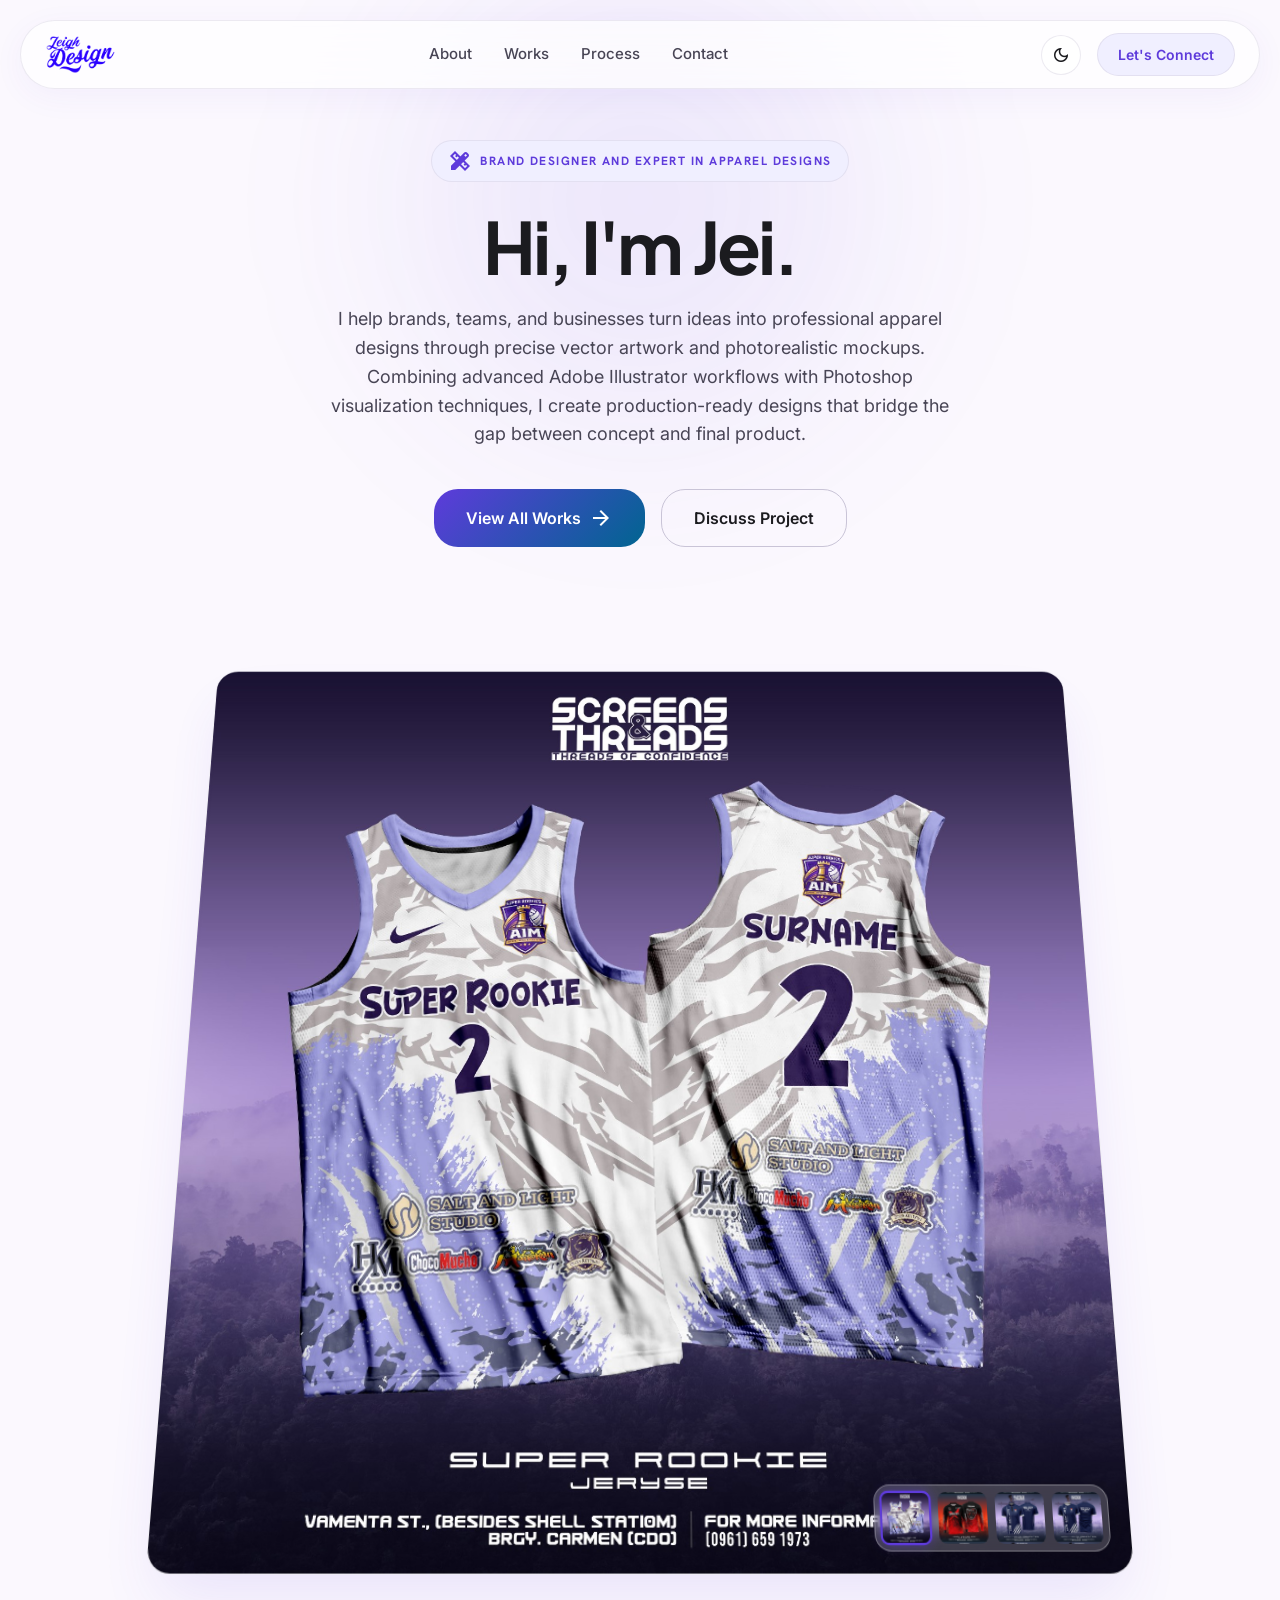
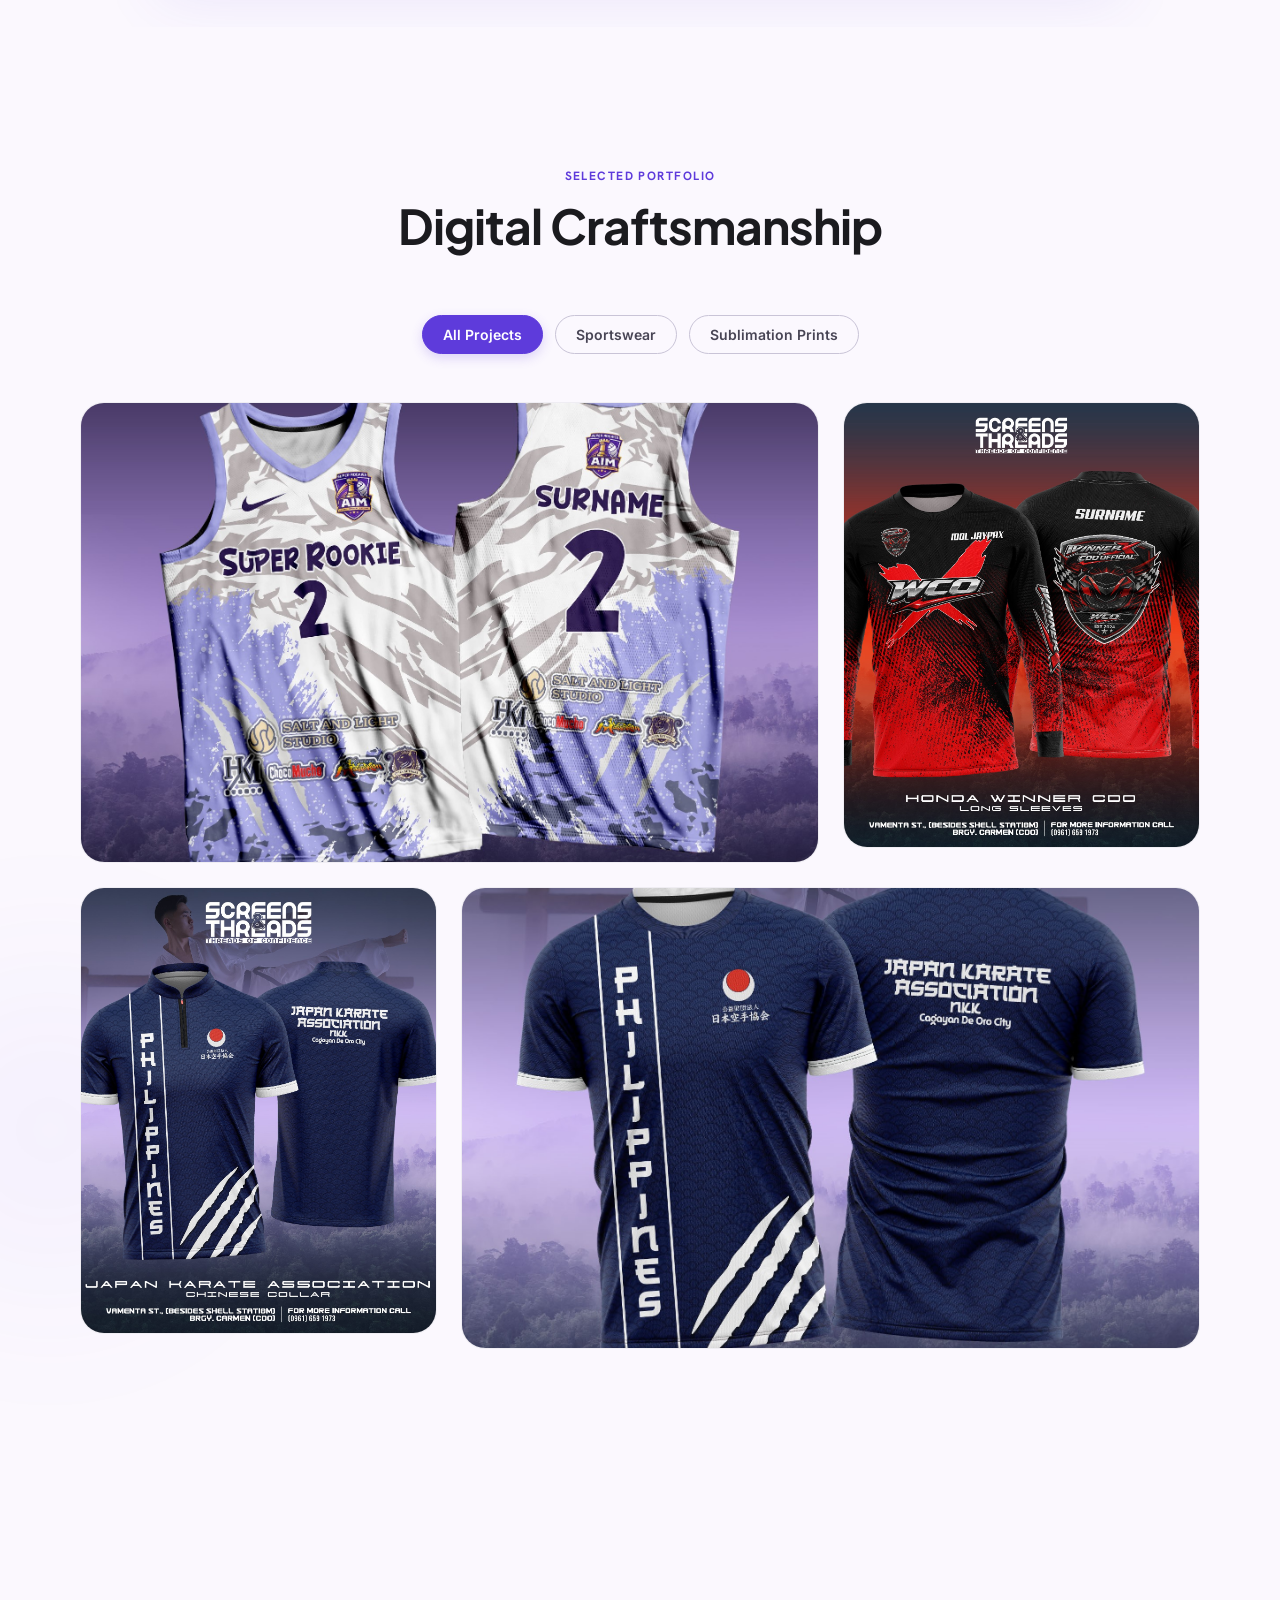
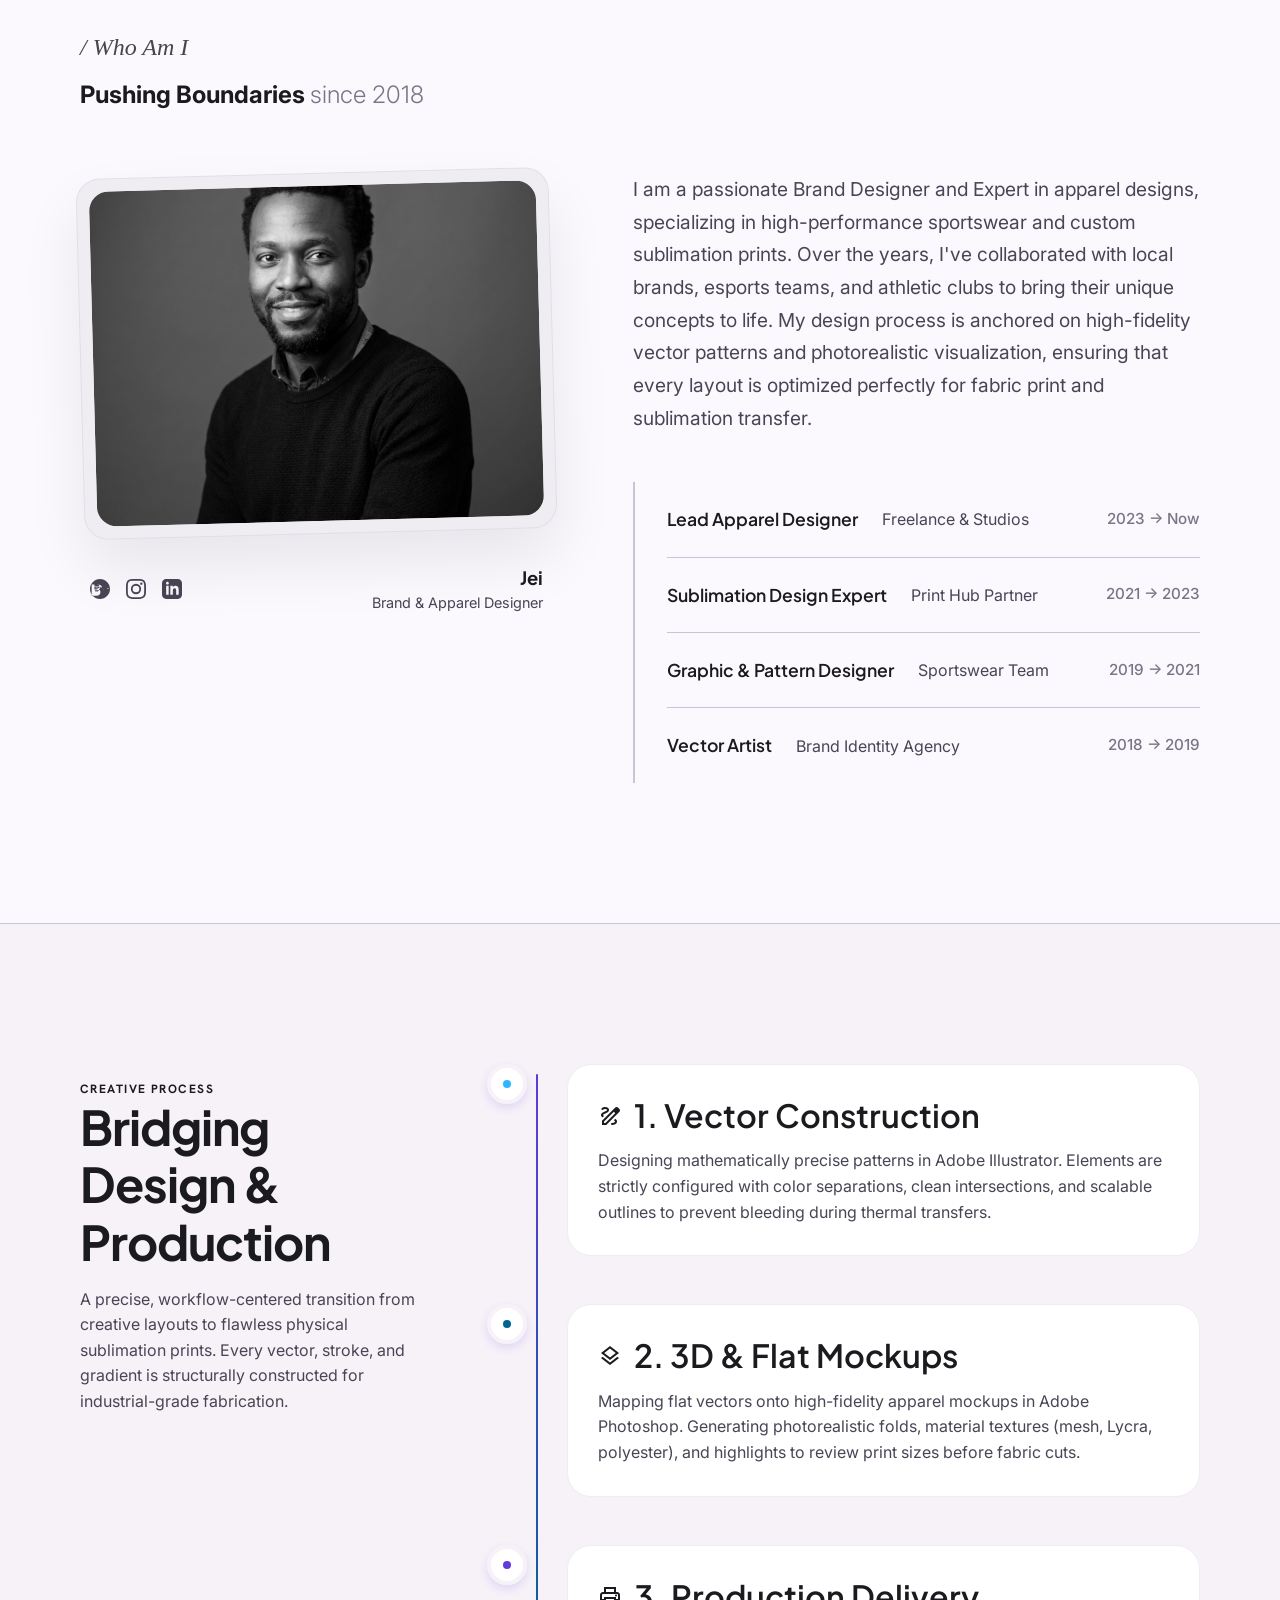
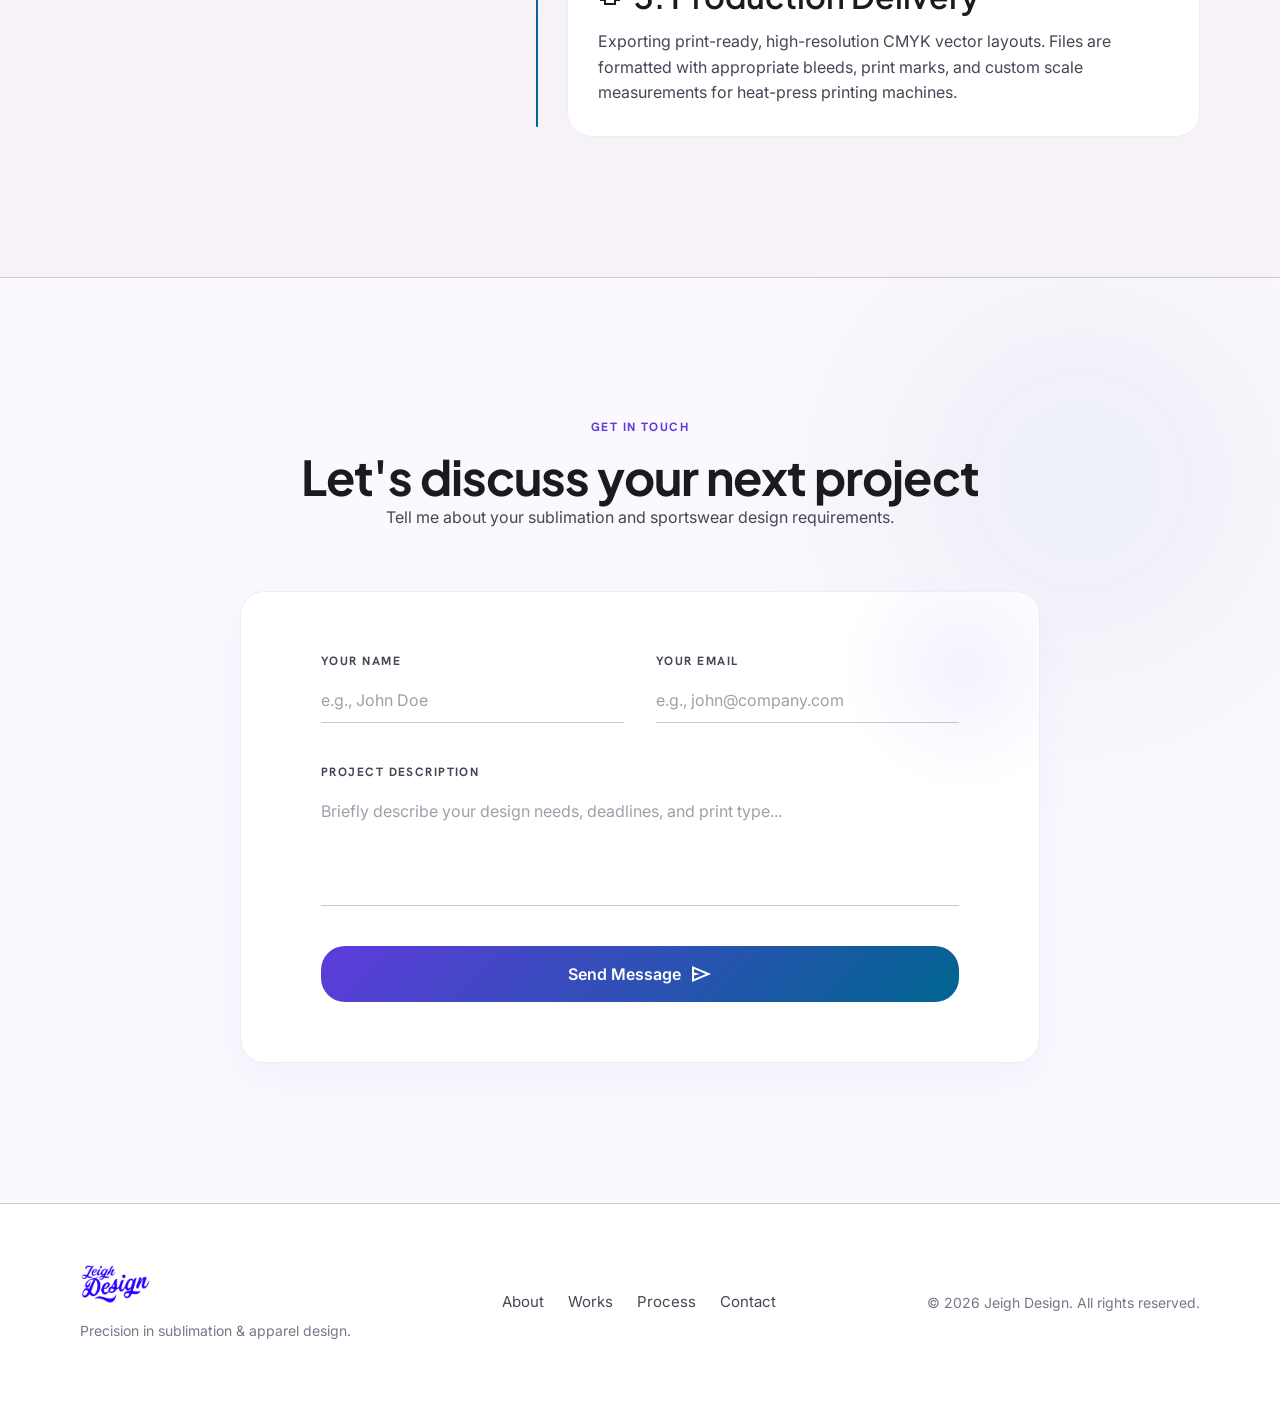
==== index.html @ baa6f648 "Add About Me section with portrait, bio, social icons, and experience list" ====
<!DOCTYPE html>
<html lang="en" data-theme="light">
<head>
  <meta charset="UTF-8">
  <meta name="viewport" content="width=device-width, initial-scale=1.0">
  
  <!-- SEO Meta Tags -->
  <title>Jeigh Design | Precision Sublimation Portfolio</title>
  <meta name="description" content="Technical, print-ready sublimation designs and apparel templates. High-fidelity creative portfolio bridging SaaS precision with digital apparel craftsmanship.">
  <meta name="keywords" content="sublimation, apparel design, Adobe Illustrator, Photoshop mockups, vector templates, sports jersey design">
  <meta name="author" content="Jeigh Design">
  
  <!-- OpenGraph Metadata -->
  <meta property="og:title" content="Jeigh Design | Precision Sublimation Portfolio">
  <meta property="og:description" content="Mastering vector templates and 3D mockups. Technical, print-ready files tailored for high-end sportswear and creative apparel.">
  <meta property="og:type" content="website">
  <meta property="og:url" content="https://jeighdesign.com">
  <meta property="og:image" content="assets/hero-mockup.png">
  
  <!-- Stylesheets -->
  <link rel="stylesheet" href="style.css">
  
  <!-- Material Symbols Outlined -->
  <link href="https://fonts.googleapis.com/css2?family=Material+Symbols+Outlined:opsz,wght,FILL,GRAD@20..48,100..700,0..1,-50..200" rel="stylesheet">
</head>
<body>

  <!-- Floating Navigation Wrapper -->
  <div class="navbar-wrapper">
    <nav class="navbar glass-container" id="main-nav">
      <!-- Logo -->
      <a href="#" class="logo" id="nav-logo">
        <img src="assets/logo.png" alt="Jeigh Design" class="logo-img">
      </a>

      <!-- Desktop Links -->
      <div class="nav-links" id="desktop-links">
        <a href="#about-me" class="nav-item active" id="link-about">About</a>
        <a href="works.html" class="nav-item" id="link-works">Works</a>
        <a href="#process" class="nav-item" id="link-process">Process</a>
        <a href="#contact" class="nav-item" id="link-contact">Contact</a>
      </div>

      <!-- Actions (Theme Toggle & Contact CTA) -->
      <div class="nav-actions">
        <!-- Theme Toggle -->
        <button class="theme-toggle" id="theme-toggle-btn" aria-label="Toggle light/dark theme">
          <span class="material-symbols-outlined moon-icon">dark_mode</span>
          <span class="material-symbols-outlined sun-icon">light_mode</span>
        </button>

        <!-- Nav CTA -->
        <a href="#contact" class="nav-btn nav-btn-primary" id="nav-cta-btn">Let's Connect</a>

        <!-- Mobile Drawer Toggle -->
        <button class="mobile-toggle" id="mobile-menu-btn" aria-label="Toggle mobile navigation">
          <span></span>
          <span></span>
          <span></span>
        </button>
      </div>
    </nav>
  </div>

  <!-- Mobile Navigation Drawer -->
  <div class="mobile-drawer glass-container" id="mobile-drawer">
    <a href="#about-me" id="mobile-link-about">About</a>
    <a href="works.html" id="mobile-link-works">Works</a>
    <a href="#process" id="mobile-link-process">Process</a>
    <a href="#contact" id="mobile-link-contact">Contact</a>
    <a href="#contact" class="mobile-drawer-btn" id="mobile-drawer-cta">Discuss Project</a>
  </div>

  <!-- Background Blobs -->
  <div class="bg-blob blob-primary" id="blob-1"></div>
  <div class="bg-blob blob-secondary" id="blob-2"></div>
  <div class="bg-blob blob-tertiary" id="blob-3"></div>

  <!-- Main Content -->
  <main>
    
    <!-- Hero Section -->
    <section class="hero container" id="about">
      <div class="reveal">
        <div class="badge">
          <span class="material-symbols-outlined" style="font-variation-settings: 'FILL' 1;">design_services</span>
          <span class="label-caps">Brand Designer and Expert in apparel designs</span>
        </div>
      </div>
      
      <h1 class="display-lg hero-title reveal reveal-delay-1">
        Hi, I'm Jei.
      </h1>
      
      <p class="body-lg hero-subtitle reveal reveal-delay-2">
        I help brands, teams, and businesses turn ideas into professional apparel designs through precise vector artwork and photorealistic mockups. Combining advanced Adobe Illustrator workflows with Photoshop visualization techniques, I create production-ready designs that bridge the gap between concept and final product.
      </p>
      
      <div class="hero-actions reveal reveal-delay-3">
        <a href="works.html" class="btn btn-primary" id="hero-btn-works">
          View All Works
          <span class="material-symbols-outlined">arrow_forward</span>
        </a>
        <a href="#contact" class="btn btn-secondary" id="hero-btn-discuss">Discuss Project</a>
      </div>

      <!-- Floating Glassmorphic Mockup Container with Slideshow -->
      <div class="hero-mockup-container reveal reveal-delay-3" id="mockup-frame">
        <div class="hero-slideshow">
          <img src="New%20folder/JERSEY%20BASKETBALL/SUPER%20ROOKIES%20CLUB%20copy.jpeg" class="slide active" alt="Featured basketball jersey design" loading="eager">
          <img src="New%20folder/LONG%20SLEEVES/HONDA%20copy.jpeg" class="slide" alt="Featured racing long sleeve design" loading="lazy">
          <img src="New%20folder/POLO%20SHIRT/japan%20copy.jpeg" class="slide" alt="Featured Tokyo dragon polo shirt design" loading="lazy">
          <img src="New%20folder/TSHIRT/japan%20tshirt%20copy.jpeg" class="slide" alt="Featured Ukiyo-e wave custom graphic tee design" loading="lazy">
        </div>
        <!-- Miniature Thumbnail Indicator Navigation -->
        <div class="hero-thumbnails">
          <button class="thumb active" data-slide="0" style="background-image: url('New%20folder/JERSEY%20BASKETBALL/SUPER%20ROOKIES%20CLUB%20copy.jpeg');" aria-label="Show basketball jersey mockup"></button>
          <button class="thumb" data-slide="1" style="background-image: url('New%20folder/LONG%20SLEEVES/HONDA%20copy.jpeg');" aria-label="Show long sleeve mockup"></button>
          <button class="thumb" data-slide="2" style="background-image: url('New%20folder/POLO%20SHIRT/japan%20copy.jpeg');" aria-label="Show polo shirt mockup"></button>
          <button class="thumb" data-slide="3" style="background-image: url('New%20folder/TSHIRT/japan%20tshirt%20copy.jpeg');" aria-label="Show custom tee mockup"></button>
        </div>
      </div>
    </section>

    <!-- Works / Bento Grid Section -->
    <section class="section-padding container" id="works">
      <div class="section-header reveal">
        <p class="label-caps section-tag">Selected Portfolio</p>
        <h2 class="headline-lg">Digital Craftsmanship</h2>
      </div>

      <!-- Filtering Tabs -->
      <div class="gallery-filters reveal">
        <button class="filter-btn active" data-filter="all" id="filter-all">All Projects</button>
        <button class="filter-btn" data-filter="apparel" id="filter-apparel">Sportswear</button>
        <button class="filter-btn" data-filter="pattern" id="filter-pattern">Sublimation Prints</button>
      </div>

      <!-- Bento Grid -->
      <div class="bento-grid">
        
        <!-- Card 1 (Super Rookies Club - Large Card) -->
        <div class="gallery-card bento-colspan-2 reveal" data-category="apparel">
          <img src="New%20folder/JERSEY%20BASKETBALL/SUPER%20ROOKIES%20CLUB%20copy.jpeg" alt="Super Rookies Club Basketball Jersey Design" loading="lazy">
          <div class="card-overlay">
            <div class="card-overlay-content">
              <div class="card-tags">
                <span class="card-tag label-caps">Vector Art</span>
                <span class="card-tag label-caps">Illustrator</span>
                <span class="card-tag label-caps">Basketball</span>
              </div>
              <h3 class="headline-md card-title">Super Rookies Club Jersey</h3>
            </div>
          </div>
        </div>

        <!-- Card 2 (Honda Track Sleeve) -->
        <div class="gallery-card reveal" data-category="apparel">
          <img src="New%20folder/LONG%20SLEEVES/HONDA%20copy.jpeg" alt="Honda Racing sublimated long sleeve jersey" loading="lazy">
          <div class="card-overlay">
            <div class="card-overlay-content">
              <div class="card-tags">
                <span class="card-tag label-caps">Sublimation</span>
                <span class="card-tag label-caps">Long Sleeve</span>
              </div>
              <h3 class="headline-md card-title">Honda Track Jersey</h3>
            </div>
          </div>
        </div>

        <!-- Card 3 (Tokyo Dragon Polo) -->
        <div class="gallery-card reveal" data-category="pattern">
          <img src="New%20folder/POLO%20SHIRT/japan%20copy.jpeg" alt="Tokyo Dragon pattern sublimated polo shirt" loading="lazy">
          <div class="card-overlay">
            <div class="card-overlay-content">
              <div class="card-tags">
                <span class="card-tag label-caps">Pattern Design</span>
                <span class="card-tag label-caps">Polo Shirt</span>
              </div>
              <h3 class="headline-md card-title">Tokyo Dragon Polo</h3>
            </div>
          </div>
        </div>

        <!-- Card 4 (Ukiyo-e Wave Tee - Large Card) -->
        <div class="gallery-card bento-colspan-2 reveal" data-category="pattern">
          <img src="New%20folder/TSHIRT/japan%20tshirt%20copy.jpeg" alt="Ukiyo-e Wave graphic tee mockup" loading="lazy">
          <div class="card-overlay">
            <div class="card-overlay-content">
              <div class="card-tags">
                <span class="card-tag label-caps">Photoshop Mockup</span>
                <span class="card-tag label-caps">Vector Pattern</span>
                <span class="card-tag label-caps">T-Shirt</span>
              </div>
              <h3 class="headline-md card-title">Ukiyo-e Wave Graphic Tee</h3>
            </div>
          </div>
        </div>

      </div>
    </section>

    <!-- About Me Section -->
    <section class="section-padding about-me-section" id="about-me">
      <div class="container">
        
        <!-- Section Header -->
        <div class="about-header reveal">
          <p class="about-tag">/ Who Am I</p>
          <h2 class="display-md about-headline">Pushing Boundaries <span class="light-text">since 2018</span></h2>
        </div>

        <div class="about-grid">
          <!-- Left Column: Portrait & Meta -->
          <div class="about-left reveal reveal-delay-1">
            <div class="about-portrait-frame">
              <img src="assets/about_portrait.png" alt="Jei Portrait" class="about-portrait-img">
            </div>
            <div class="about-meta">
              <div class="about-socials">
                <a href="https://behance.net" target="_blank" rel="noopener" class="about-social-icon" aria-label="Behance">
                  <svg width="20" height="20" viewBox="0 0 24 24" fill="currentColor">
                    <path d="M8.228 15.01c1.23 0 2.21-.383 2.628-1.428H5.666c.243.914 1.258 1.428 2.562 1.428zm-.124-4.887c.952 0 1.762.33 2.057.99H6.18c.24-.655.975-.99 1.924-.99zm14.167 1.05h-6.23v.975h6.23v-.975zm-1.854 2.164c-.386.643-1.077 1.078-2.025 1.078-1.572 0-2.483-1.127-2.483-2.617 0-1.637 1.054-2.736 2.583-2.736 1.455 0 2.373 1.01 2.373 2.658v.487h-5.072c.11 1.016.91 1.637 2.062 1.637.755 0 1.295-.363 1.562-.907l1.026.4c0 .001 0 .001 0 0zm-8.86-2.585c0-1.116-.762-1.748-1.954-1.748H5.344v3.523h2.114c1.192 0 1.954-.627 1.954-1.775zm-.286-3.834c0 .99-.687 1.55-1.762 1.55H5.344V5.41h2.152c1.075 0 1.762.553 1.762 1.523zm3.171 3.754c0-2.617-1.857-4.143-4.524-4.143H2.03v13.684h5.686c3.124 0 4.843-1.848 4.843-4.47 0-1.714-1.01-2.92-2.316-3.41 1.562-.514 2.316-1.786 2.316-3.411v-.001zM24 12c0 6.627-5.373 12-12 12S0 18.627 0 12 5.373 0 12 0s12 5.373 12 12z"/>
                  </svg>
                </a>
                <a href="https://instagram.com" target="_blank" rel="noopener" class="about-social-icon" aria-label="Instagram">
                  <svg width="20" height="20" viewBox="0 0 24 24" fill="currentColor">
                    <path d="M12 2.163c3.204 0 3.584.012 4.85.07 3.252.148 4.771 1.691 4.919 4.919.058 1.265.069 1.645.069 4.849 0 3.205-.012 3.584-.069 4.849-.149 3.225-1.664 4.771-4.919 4.919-1.266.058-1.644.07-4.85.07-3.204 0-3.584-.012-4.849-.07-3.26-.149-4.771-1.699-4.919-4.92-.058-1.265-.07-1.644-.07-4.849 0-3.204.013-3.583.07-4.849.149-3.227 1.664-4.771 4.919-4.919 1.266-.057 1.645-.069 4.849-.069zM12 0C8.741 0 8.333.014 7.053.072 2.695.272.273 2.69.073 7.051.014 8.333 0 8.741 0 12c0 3.259.014 3.668.072 4.948.2 4.358 2.618 6.78 6.98 6.98 1.281.058 1.689.072 4.948.072 3.259 0 3.668-.014 4.948-.072 4.354-.2 6.782-2.618 6.979-6.98.059-1.28.073-1.689.073-4.948 0-3.259-.014-3.667-.072-4.947-.196-4.354-2.617-6.78-6.979-6.98C15.668.014 15.259 0 12 0zm0 5.838a6.162 6.162 0 100 12.324 6.162 6.162 0 000-12.324zM12 16a4 4 0 110-8 4 4 0 010 8zm6.406-11.845a1.44 1.44 0 100 2.881 1.44 1.44 0 000-2.881z"/>
                  </svg>
                </a>
                <a href="https://linkedin.com" target="_blank" rel="noopener" class="about-social-icon" aria-label="LinkedIn">
                  <svg width="20" height="20" viewBox="0 0 24 24" fill="currentColor">
                    <path d="M19 0h-14c-2.761 0-5 2.239-5 5v14c0 2.761 2.239 5 5 5h14c2.762 0 5-2.239 5-5v-14c0-2.761-2.238-5-5-5zm-11 19h-3v-11h3v11zm-1.5-12.268c-.966 0-1.75-.79-1.75-1.764s.784-1.764 1.75-1.764 1.75.79 1.75 1.764-.783 1.764-1.75 1.764zm13.5 12.268h-3v-5.604c0-3.368-4-3.113-4 0v5.604h-3v-11h3v1.765c1.396-2.586 7-2.777 7 2.476v6.759z"/>
                  </svg>
                </a>
              </div>
              <div class="about-name-role">
                <span class="about-name">Jei</span>
                <span class="about-role">Brand & Apparel Designer</span>
              </div>
            </div>
          </div>

          <!-- Right Column: Bio & Experience -->
          <div class="about-right reveal reveal-delay-2">
            <p class="about-bio">
              I am a passionate Brand Designer and Expert in apparel designs, specializing in high-performance sportswear and custom sublimation prints. Over the years, I've collaborated with local brands, esports teams, and athletic clubs to bring their unique concepts to life. My design process is anchored on high-fidelity vector patterns and photorealistic visualization, ensuring that every layout is optimized perfectly for fabric print and sublimation transfer.
            </p>

            <div class="experience-list">
              <div class="experience-item">
                <span class="exp-role">Lead Apparel Designer</span>
                <span class="exp-company">Freelance & Studios</span>
                <span class="exp-date">2023 &rarr; Now</span>
              </div>
              <div class="experience-item">
                <span class="exp-role">Sublimation Design Expert</span>
                <span class="exp-company">Print Hub Partner</span>
                <span class="exp-date">2021 &rarr; 2023</span>
              </div>
              <div class="experience-item">
                <span class="exp-role">Graphic & Pattern Designer</span>
                <span class="exp-company">Sportswear Team</span>
                <span class="exp-date">2019 &rarr; 2021</span>
              </div>
              <div class="experience-item">
                <span class="exp-role">Vector Artist</span>
                <span class="exp-company">Brand Identity Agency</span>
                <span class="exp-date">2018 &rarr; 2019</span>
              </div>
            </div>
          </div>
        </div>

      </div>
    </section>

    <!-- Experience / Process Timeline Section -->
    <section class="section-padding process-section" id="process">
      <div class="container process-layout">
        
        <!-- Left Side: Sticky Text -->
        <div class="process-header-side reveal">
          <p class="label-caps section-tag">Creative Process</p>
          <h2 class="headline-lg">Bridging Design & Production</h2>
          <p class="body-md text-on-surface-variant">
            A precise, workflow-centered transition from creative layouts to flawless physical sublimation prints. Every vector, stroke, and gradient is structurally constructed for industrial-grade fabrication.
          </p>
        </div>

        <!-- Right Side: Vertical Timeline -->
        <div class="process-timeline-side reveal reveal-delay-1">
          <div class="timeline">
            <!-- Central Line -->
            <div class="timeline-line"></div>

            <!-- Stage 1 -->
            <div class="timeline-item">
              <div class="timeline-node">
                <span class="timeline-dot"></span>
              </div>
              <div class="timeline-card">
                <div class="timeline-card-header">
                  <span class="material-symbols-outlined">draw</span>
                  <h3 class="headline-md">1. Vector Construction</h3>
                </div>
                <p class="body-md">
                  Designing mathematically precise patterns in Adobe Illustrator. Elements are strictly configured with color separations, clean intersections, and scalable outlines to prevent bleeding during thermal transfers.
                </p>
              </div>
            </div>

            <!-- Stage 2 -->
            <div class="timeline-item">
              <div class="timeline-node">
                <span class="timeline-dot"></span>
              </div>
              <div class="timeline-card">
                <div class="timeline-card-header">
                  <span class="material-symbols-outlined">layers</span>
                  <h3 class="headline-md">2. 3D & Flat Mockups</h3>
                </div>
                <p class="body-md">
                  Mapping flat vectors onto high-fidelity apparel mockups in Adobe Photoshop. Generating photorealistic folds, material textures (mesh, Lycra, polyester), and highlights to review print sizes before fabric cuts.
                </p>
              </div>
            </div>

            <!-- Stage 3 -->
            <div class="timeline-item">
              <div class="timeline-node">
                <span class="timeline-dot"></span>
              </div>
              <div class="timeline-card">
                <div class="timeline-card-header">
                  <span class="material-symbols-outlined">print</span>
                  <h3 class="headline-md">3. Production Delivery</h3>
                </div>
                <p class="body-md">
                  Exporting print-ready, high-resolution CMYK vector layouts. Files are formatted with appropriate bleeds, print marks, and custom scale measurements for heat-press printing machines.
                </p>
              </div>
            </div>

          </div>
        </div>

      </div>
    </section>

    <!-- Contact Section -->
    <section class="section-padding container" id="contact">
      <div class="contact-container">
        
        <div class="section-header reveal">
          <p class="label-caps section-tag">Get in Touch</p>
          <h2 class="headline-lg">Let's discuss your next project</h2>
          <p class="body-md">Tell me about your sublimation and sportswear design requirements.</p>
        </div>

        <div class="contact-card reveal">
          <div class="contact-glow"></div>
          
          <form id="contact-form">
            <div class="form-grid">
              
              <!-- Name Input -->
              <div class="form-group">
                <label for="contact-name" class="form-label label-caps">Your Name</label>
                <input type="text" id="contact-name" class="form-input" placeholder="e.g., John Doe" required>
                <span class="form-input-line"></span>
              </div>

              <!-- Email Input -->
              <div class="form-group">
                <label for="contact-email" class="form-label label-caps">Your Email</label>
                <input type="email" id="contact-email" class="form-input" placeholder="e.g., john@company.com" required>
                <span class="form-input-line"></span>
              </div>

            </div>

            <!-- Project Details Textarea -->
            <div class="form-group" style="margin-bottom: 40px;">
              <label for="contact-message" class="form-label label-caps">Project Description</label>
              <textarea id="contact-message" class="form-input" rows="4" placeholder="Briefly describe your design needs, deadlines, and print type..." required style="resize: none;"></textarea>
              <span class="form-input-line"></span>
            </div>

            <!-- Submit Button -->
            <button type="submit" class="btn btn-primary form-btn" id="contact-submit-btn">
              Send Message
              <span class="material-symbols-outlined">send</span>
            </button>
          </form>

        </div>

      </div>
    </section>

  </main>

  <!-- Footer -->
  <footer class="footer">
    <div class="container footer-content">
      
      <!-- Brand details -->
      <div class="footer-logo-side">
        <a href="#" class="logo" style="margin-bottom: 8px;">
          <img src="assets/logo.png" alt="Jeigh Design" class="logo-img">
        </a>
        <p class="copyright">Precision in sublimation & apparel design.</p>
      </div>

      <!-- Links -->
      <div class="footer-links">
        <a href="#about" class="footer-link">About</a>
        <a href="works.html" class="footer-link">Works</a>
        <a href="#process" class="footer-link">Process</a>
        <a href="#contact" class="footer-link">Contact</a>
      </div>

      <!-- Copyright metadata -->
      <div>
        <p class="copyright">&copy; 2026 Jeigh Design. All rights reserved.</p>
      </div>

    </div>
  </footer>

  <!-- Toast Notification Popup -->
  <div class="toast glass-container" id="toast-notification">
    <span class="material-symbols-outlined">check_circle</span>
    <span class="body-md" id="toast-message" style="color: var(--color-on-surface); font-weight: 500;">Message sent successfully!</span>
  </div>

  <!-- JavaScript -->
  <script src="app.js"></script>
</body>
</html>
---- style.css ----
/*
================================================================
JEIGH DESIGN - PORTFOLIO STYLESHEET
Design System: Lumina Creative (Visionary, Technical, Fluid)
================================================================
*/

/* --- Google Fonts --- */
@import url('https://fonts.googleapis.com/css2?family=Hanken+Grotesk:wght@600;700&family=Inter:wght@400;500;600&family=Plus+Jakarta+Sans:wght@500;600;700;800&display=swap');

/* --- Custom Variables & Tokens --- */
:root {
  /* Color Palette - Light Mode */
  --color-surface: #fbf8fe;
  --color-surface-dim: #dcd9de;
  --color-surface-bright: #fbf8fe;
  --color-surface-lowest: #ffffff;
  --color-surface-low: #f6f2f8;
  --color-surface-container: #f0edf2;
  --color-surface-high: #eae7ed;
  --color-surface-highest: #e4e1e7;
  --color-on-surface: #1b1b1f;
  --color-on-surface-variant: #484555;
  --color-inverse-surface: #303034;
  --color-inverse-on-surface: #f3f0f5;
  --color-outline: #797586;
  --color-outline-variant: #c9c4d7;
  
  --color-primary: #5e3bdb;
  --color-on-primary: #ffffff;
  --color-primary-container: #7858f5;
  --color-on-primary-container: #fffbff;
  
  --color-secondary: #006590;
  --color-on-secondary: #ffffff;
  --color-secondary-container: #2db8fe;
  --color-on-secondary-container: #004665;
  
  --color-background: #fbf8fe;
  --color-on-background: #1b1b1f;
  --color-surface-variant: #e4e1e7;

  --color-primary-fixed: #e6deff;
  --color-primary-fixed-dim: #cabeff;

  /* Extra Colors for Chips */
  --color-chip-bg: #f0efff;
  --color-chip-text: #5e3bdb;
  
  /* Gradients */
  --color-primary-gradient: linear-gradient(135deg, #5e3bdb 0%, #006590 100%);
  --color-accent-gradient: linear-gradient(135deg, #7858f5 0%, #2db8fe 100%);
  --color-glass-bg: rgba(255, 255, 255, 0.7);
  --color-glass-border: rgba(201, 196, 215, 0.35);
  --color-card-border: rgba(201, 196, 215, 0.3);
  --color-card-bg: #ffffff;

  /* Typography Fonts */
  --font-display: 'Plus Jakarta Sans', sans-serif;
  --font-headline: 'Plus Jakarta Sans', sans-serif;
  --font-body: 'Inter', sans-serif;
  --font-label: 'Hanken Grotesk', sans-serif;

  /* Border Radius */
  --rounded-sm: 0.25rem;
  --rounded-default: 0.5rem;
  --rounded-md: 0.75rem;
  --rounded-lg: 1rem;
  --rounded-xl: 1.5rem;
  --rounded-full: 9999px;

  /* Spacing */
  --container-max: 1280px;
  --gutter: 24px;
  --margin-desktop: 80px;
  --margin-mobile: 20px;
  --section-gap: 140px;
  --unit: 8px;

  /* Transitions */
  --transition-fast: 0.2s cubic-bezier(0.16, 1, 0.3, 1);
  --transition-medium: 0.4s cubic-bezier(0.16, 1, 0.3, 1);
  --transition-slow: 0.8s cubic-bezier(0.16, 1, 0.3, 1);
}

[data-theme="dark"] {
  /* Color Palette - Dark Mode */
  --color-surface: #0b0a0e;
  --color-surface-dim: #050406;
  --color-surface-bright: #141317;
  --color-surface-lowest: #080709;
  --color-surface-low: #111014;
  --color-surface-container: #19181d;
  --color-surface-high: #212026;
  --color-surface-highest: #2b2a31;
  --color-on-surface: #eae6ef;
  --color-on-surface-variant: #bbb6c4;
  --color-inverse-surface: #eae6ef;
  --color-inverse-on-surface: #111014;
  --color-outline: #8d8999;
  --color-outline-variant: #44424e;
  
  --color-primary: #a38cff;
  --color-on-primary: #1e0066;
  --color-primary-container: #5e3bdb;
  --color-on-primary-container: #f5f2ff;
  
  --color-secondary: #58c2ff;
  --color-on-secondary: #00344d;
  --color-secondary-container: #006590;
  --color-on-secondary-container: #e0f3ff;
  
  --color-background: #0b0a0e;
  --color-on-background: #eae6ef;
  --color-surface-variant: #2b2a31;

  --color-primary-fixed: #21154c;
  --color-primary-fixed-dim: #3a2a7c;

  --color-chip-bg: #1c1833;
  --color-chip-text: #cabeff;
  
  --color-primary-gradient: linear-gradient(135deg, #7858f5 0%, #00b0ff 100%);
  --color-accent-gradient: linear-gradient(135deg, #a38cff 0%, #58c2ff 100%);
  --color-glass-bg: rgba(11, 10, 14, 0.7);
  --color-glass-border: rgba(68, 66, 78, 0.4);
  --color-card-border: rgba(68, 66, 78, 0.3);
  --color-card-bg: #111014;
}

/* --- Resets & Global Styles --- */
*, *::before, *::after {
  box-sizing: border-box;
  margin: 0;
  padding: 0;
}

html {
  scroll-behavior: smooth;
  scroll-padding-top: 100px;
}

body {
  font-family: var(--font-body);
  background-color: var(--color-background);
  color: var(--color-on-background);
  font-size: 16px;
  line-height: 1.5;
  overflow-x: hidden;
  position: relative;
  transition: background-color var(--transition-medium), color var(--transition-medium);
}

a {
  color: inherit;
  text-decoration: none;
}

img {
  max-width: 100%;
  height: auto;
  display: block;
}

button, input, textarea {
  font: inherit;
  color: inherit;
  background: none;
  border: none;
}

/* Custom Scrollbar */
::-webkit-scrollbar {
  width: 10px;
}
::-webkit-scrollbar-track {
  background: var(--color-surface);
}
::-webkit-scrollbar-thumb {
  background: var(--color-outline-variant);
  border-radius: var(--rounded-full);
  border: 2px solid var(--color-surface);
}
::-webkit-scrollbar-thumb:hover {
  background: var(--color-primary);
}

/* --- Layout Utility Classes --- */
.container {
  width: 100%;
  max-width: var(--container-max);
  margin-left: auto;
  margin-right: auto;
  padding-left: var(--margin-mobile);
  padding-right: var(--margin-mobile);
}

@media (min-width: 768px) {
  .container {
    padding-left: var(--margin-desktop);
    padding-right: var(--margin-desktop);
  }
}

.section-padding {
  padding-top: 80px;
  padding-bottom: 80px;
}

@media (min-width: 768px) {
  .section-padding {
    padding-top: var(--section-gap);
    padding-bottom: var(--section-gap);
  }
}

/* Background Blobs */
.bg-blob {
  position: absolute;
  border-radius: var(--rounded-full);
  filter: blur(80px);
  z-index: -1;
  pointer-events: none;
  opacity: 0.65;
  transition: transform var(--transition-slow) ease-out;
}

.blob-primary {
  width: min(80vw, 700px);
  height: min(80vw, 700px);
  background: radial-gradient(circle, rgba(94, 59, 219, 0.18) 0%, rgba(94, 59, 219, 0) 70%);
  top: -150px;
  left: 50%;
  transform: translateX(-50%);
}

.blob-secondary {
  width: min(70vw, 600px);
  height: min(70vw, 600px);
  background: radial-gradient(circle, rgba(0, 101, 144, 0.12) 0%, rgba(0, 101, 144, 0) 70%);
  bottom: 10%;
  right: -100px;
}

.blob-tertiary {
  width: min(60vw, 500px);
  height: min(60vw, 500px);
  background: radial-gradient(circle, rgba(120, 88, 245, 0.1) 0%, rgba(120, 88, 245, 0) 70%);
  top: 40%;
  left: -200px;
}

/* Glassmorphism containers */
.glass-container {
  background-color: var(--color-glass-bg);
  border: 1px solid var(--color-glass-border);
  backdrop-filter: blur(16px);
  -webkit-backdrop-filter: blur(16px);
  box-shadow: 0 8px 32px 0 rgba(94, 59, 219, 0.05);
}

/* --- Typography --- */
.display-lg {
  font-family: var(--font-display);
  font-size: 40px;
  font-weight: 700;
  line-height: 1.1;
  letter-spacing: -0.03em;
  color: var(--color-on-surface);
}

.headline-lg {
  font-family: var(--font-headline);
  font-size: 32px;
  font-weight: 700;
  line-height: 1.2;
  letter-spacing: -0.02em;
}

.headline-md {
  font-family: var(--font-headline);
  font-size: 24px;
  font-weight: 600;
  line-height: 1.3;
}

.body-lg {
  font-family: var(--font-body);
  font-size: 18px;
  line-height: 1.6;
  color: var(--color-on-surface-variant);
}

.body-md {
  font-family: var(--font-body);
  font-size: 16px;
  line-height: 1.6;
  color: var(--color-on-surface-variant);
}

.label-caps {
  font-family: var(--font-label);
  font-size: 12px;
  font-weight: 700;
  letter-spacing: 0.12em;
  text-transform: uppercase;
}

@media (min-width: 768px) {
  .display-lg {
    font-size: 64px;
    letter-spacing: -0.04em;
  }
  .headline-lg {
    font-size: 48px;
  }
  .headline-md {
    font-size: 32px;
  }
}

@media (min-width: 1024px) {
  .display-lg {
    font-size: 72px;
  }
}

.text-gradient {
  background: var(--color-primary-gradient);
  -webkit-background-clip: text;
  -webkit-text-fill-color: transparent;
  background-clip: text;
  display: inline-block;
}

/* --- Floating Nav Bar --- */
.navbar-wrapper {
  position: fixed;
  top: 20px;
  left: 0;
  width: 100%;
  z-index: 100;
  padding: 0 var(--margin-mobile);
}

.navbar {
  max-width: var(--container-max);
  margin: 0 auto;
  border-radius: var(--rounded-full);
  display: flex;
  justify-content: space-between;
  align-items: center;
  padding: 12px 24px;
  transition: padding var(--transition-medium), background-color var(--transition-medium), border-color var(--transition-medium);
}

.navbar.scrolled {
  padding: 8px 20px;
  box-shadow: 0 10px 30px -10px rgba(94, 59, 219, 0.15);
}

.logo {
  display: flex;
  align-items: center;
}

.logo-img {
  height: 40px;
  width: auto;
  object-fit: contain;
  transition: transform var(--transition-fast);
}

.logo:hover .logo-img {
  transform: scale(1.06);
}


.logo-dot {
  width: 10px;
  height: 10px;
  border-radius: var(--rounded-full);
  background: var(--color-accent-gradient);
  box-shadow: 0 0 10px var(--color-secondary-container);
  display: inline-block;
}

.nav-links {
  display: none;
  align-items: center;
  gap: 32px;
}

@media (min-width: 768px) {
  .nav-links {
    display: flex;
  }
}

.nav-item {
  font-family: var(--font-body);
  font-weight: 500;
  font-size: 15px;
  color: var(--color-on-surface-variant);
  position: relative;
  transition: color var(--transition-fast);
  padding: 4px 0;
}

.nav-item::after {
  content: '';
  position: absolute;
  bottom: 0;
  left: 0;
  width: 0;
  height: 2px;
  background: var(--color-primary);
  border-radius: var(--rounded-full);
  transition: width var(--transition-fast);
}

.nav-item:hover {
  color: var(--color-on-surface);
}

.nav-item:hover::after,
.nav-item.active::after {
  width: 100%;
}

.nav-actions {
  display: flex;
  align-items: center;
  gap: 16px;
}

/* Theme Toggle Button */
.theme-toggle {
  width: 40px;
  height: 40px;
  border-radius: var(--rounded-full);
  display: flex;
  align-items: center;
  justify-content: center;
  cursor: pointer;
  border: 1px solid var(--color-glass-border);
  background-color: var(--color-surface-lowest);
  color: var(--color-on-surface);
  transition: background-color var(--transition-fast), border-color var(--transition-fast), transform var(--transition-fast);
}

.theme-toggle:hover {
  transform: scale(1.05);
  background-color: var(--color-surface-container);
  border-color: var(--color-outline-variant);
}

.theme-toggle span {
  font-size: 20px;
  transition: transform var(--transition-medium);
}

.theme-toggle:active span {
  transform: rotate(45deg);
}

[data-theme="dark"] .theme-toggle .sun-icon {
  display: block;
}
[data-theme="dark"] .theme-toggle .moon-icon {
  display: none;
}
.theme-toggle .sun-icon {
  display: none;
}
.theme-toggle .moon-icon {
  display: block;
}

/* Contact Button in Nav */
.nav-btn {
  display: none;
  font-family: var(--font-body);
  font-weight: 600;
  font-size: 14px;
  padding: 10px 20px;
  border-radius: var(--rounded-full);
  transition: transform var(--transition-fast), box-shadow var(--transition-fast);
}

@media (min-width: 480px) {
  .nav-btn {
    display: inline-block;
  }
}

.nav-btn-primary {
  background: var(--color-chip-bg);
  color: var(--color-chip-text);
  border: 1px solid var(--color-glass-border);
}

.nav-btn-primary:hover {
  transform: translateY(-2px);
  background-color: var(--color-primary-fixed-dim);
  color: var(--color-on-primary-container);
}

/* Mobile Menu Toggle */
.mobile-toggle {
  width: 40px;
  height: 40px;
  border-radius: var(--rounded-full);
  display: flex;
  flex-direction: column;
  justify-content: center;
  align-items: center;
  gap: 4px;
  cursor: pointer;
  border: 1px solid var(--color-glass-border);
  background-color: var(--color-surface-lowest);
  transition: transform var(--transition-fast);
}

@media (min-width: 768px) {
  .mobile-toggle {
    display: none;
  }
}

.mobile-toggle span {
  display: block;
  width: 18px;
  height: 2px;
  background-color: var(--color-on-surface);
  border-radius: var(--rounded-full);
  transition: transform var(--transition-medium), opacity var(--transition-medium);
}

.mobile-toggle.active span:nth-child(1) {
  transform: translateY(6px) rotate(45deg);
}

.mobile-toggle.active span:nth-child(2) {
  opacity: 0;
}

.mobile-toggle.active span:nth-child(3) {
  transform: translateY(-6px) rotate(-45deg);
}

/* Mobile Drawer */
.mobile-drawer {
  position: fixed;
  top: 90px;
  left: var(--margin-mobile);
  right: var(--margin-mobile);
  border-radius: var(--rounded-xl);
  padding: 24px;
  display: flex;
  flex-direction: column;
  gap: 20px;
  z-index: 99;
  transform: translateY(-150%) scale(0.95);
  opacity: 0;
  pointer-events: none;
  transition: transform var(--transition-medium), opacity var(--transition-medium);
  box-shadow: 0 20px 40px rgba(0, 0, 0, 0.1);
}

.mobile-drawer.active {
  transform: translateY(0) scale(1);
  opacity: 1;
  pointer-events: all;
}

.mobile-drawer a {
  font-family: var(--font-headline);
  font-weight: 600;
  font-size: 20px;
  color: var(--color-on-surface);
  padding: 8px 0;
  border-bottom: 1px solid var(--color-outline-variant);
  transition: color var(--transition-fast);
}

.mobile-drawer a:hover {
  color: var(--color-primary);
}

.mobile-drawer .mobile-drawer-btn {
  text-align: center;
  font-weight: 600;
  padding: 14px;
  border-radius: var(--rounded-full);
  margin-top: 10px;
  background: var(--color-primary-gradient);
  color: var(--color-on-primary);
}

/* --- Buttons --- */
.btn {
  display: inline-flex;
  align-items: center;
  justify-content: center;
  gap: 8px;
  font-family: var(--font-body);
  font-weight: 600;
  text-align: center;
  border-radius: var(--rounded-xl);
  padding: 16px 32px;
  cursor: pointer;
  transition: transform var(--transition-fast), box-shadow var(--transition-fast), border-color var(--transition-fast), background var(--transition-fast);
}

.btn-primary {
  background: var(--color-primary-gradient);
  color: var(--color-on-primary);
}

.btn-primary:hover {
  transform: translateY(-2px);
  box-shadow: 0 8px 24px rgba(94, 59, 219, 0.35);
}

.btn-secondary {
  border: 1.5px solid var(--color-outline-variant);
  color: var(--color-on-surface);
  background: transparent;
}

.btn-secondary:hover {
  transform: translateY(-2px);
  border-color: var(--color-primary);
  background-color: var(--color-surface-container);
}

.btn:active {
  transform: translateY(0);
}

/* --- Hero Section --- */
.hero {
  position: relative;
  padding-top: 140px;
  padding-bottom: 60px;
  min-height: 100vh;
  display: flex;
  flex-direction: column;
  justify-content: center;
  align-items: center;
  text-align: center;
  overflow: hidden;
}

.badge {
  display: inline-flex;
  align-items: center;
  gap: 8px;
  background-color: var(--color-chip-bg);
  color: var(--color-chip-text);
  padding: 8px 16px;
  border-radius: var(--rounded-full);
  border: 1px solid var(--color-glass-border);
  margin-bottom: 24px;
}

.badge span.material-icons {
  font-size: 16px;
  color: var(--color-primary);
}

.hero-title {
  max-width: 900px;
  margin-bottom: 20px;
}

.hero-subtitle {
  max-width: 650px;
  margin-bottom: 40px;
}

.hero-actions {
  display: flex;
  flex-wrap: wrap;
  gap: 16px;
  justify-content: center;
  margin-bottom: 60px;
}

.hero-mockup-container {
  width: 100%;
  max-width: 960px;
  margin: 0 auto;
  border-radius: var(--rounded-xl);
  overflow: hidden;
  border: 1px solid var(--color-card-border);
  background: var(--color-card-bg);
  box-shadow: 0 30px 60px -15px rgba(94, 59, 219, 0.12);
  transition: transform var(--transition-slow) ease-out, box-shadow var(--transition-medium);
  transform: perspective(1000px) rotateX(10deg) scale(0.95);
  position: relative;
}

.hero-mockup-container.visible {
  transform: perspective(1000px) rotateX(0deg) scale(1);
}

.hero-mockup-container:hover {
  box-shadow: 0 40px 80px -15px rgba(94, 59, 219, 0.2);
}

.hero-slideshow {
  display: grid;
  width: 100%;
}

.hero-slideshow .slide {
  grid-area: 1 / 1 / 2 / 2;
  width: 100%;
  height: auto;
  object-fit: cover;
  opacity: 0;
  transition: opacity var(--transition-medium);
  z-index: 1;
}

.hero-slideshow .slide.active {
  opacity: 1;
  z-index: 2;
}

/* Miniature Thumbnail Indicator Navigation */
.hero-thumbnails {
  position: absolute;
  bottom: 20px;
  right: 20px;
  display: flex;
  gap: 8px;
  z-index: 10;
  background: rgba(255, 255, 255, 0.2);
  border: 1px solid rgba(255, 255, 255, 0.3);
  backdrop-filter: blur(8px);
  -webkit-backdrop-filter: blur(8px);
  padding: 6px;
  border-radius: var(--rounded-lg);
  box-shadow: 0 4px 20px rgba(0, 0, 0, 0.15);
}

[data-theme="dark"] .hero-thumbnails {
  background: rgba(11, 10, 14, 0.5);
  border-color: rgba(255, 255, 255, 0.08);
}

.hero-thumbnails .thumb {
  width: 48px;
  height: 48px;
  border-radius: var(--rounded-default);
  background-size: cover;
  background-position: center;
  cursor: pointer;
  border: 2px solid transparent;
  transition: border-color var(--transition-fast), transform var(--transition-fast), box-shadow var(--transition-fast);
}

.hero-thumbnails .thumb:hover {
  transform: translateY(-2px);
}

.hero-thumbnails .thumb.active {
  border-color: var(--color-primary);
  box-shadow: 0 0 10px rgba(94, 59, 219, 0.4);
  transform: scale(1.05);
}

@media (max-width: 576px) {
  .hero-thumbnails {
    bottom: 12px;
    right: 12px;
    padding: 4px;
    gap: 6px;
  }
  .hero-thumbnails .thumb {
    width: 36px;
    height: 36px;
  }
}

/* --- Portfolio Bento Grid --- */
.section-header {
  text-align: center;
  margin-bottom: 60px;
}

.section-header .section-tag {
  color: var(--color-primary);
  margin-bottom: 12px;
}

.gallery-filters {
  display: flex;
  justify-content: center;
  flex-wrap: wrap;
  gap: 12px;
  margin-bottom: 48px;
}

.filter-btn {
  font-family: var(--font-body);
  font-weight: 600;
  font-size: 14px;
  padding: 8px 20px;
  border-radius: var(--rounded-full);
  cursor: pointer;
  border: 1px solid var(--color-outline-variant);
  color: var(--color-on-surface-variant);
  transition: all var(--transition-fast);
}

.filter-btn:hover {
  border-color: var(--color-primary);
  color: var(--color-on-surface);
}

.filter-btn.active {
  background-color: var(--color-primary);
  border-color: var(--color-primary);
  color: var(--color-on-primary);
  box-shadow: 0 4px 12px rgba(94, 59, 219, 0.2);
}

.bento-grid {
  display: grid;
  grid-template-columns: 1fr;
  gap: var(--gutter);
}

@media (min-width: 768px) {
  .bento-grid {
    grid-template-columns: repeat(2, 1fr);
  }
  .bento-colspan-2 {
    grid-column: span 2;
  }
}

@media (min-width: 1024px) {
  .bento-grid {
    grid-template-columns: repeat(3, 1fr);
  }
  .bento-colspan-2 {
    grid-column: span 2;
  }
}

/* Gallery Cards */
.gallery-card {
  position: relative;
  border-radius: var(--rounded-xl);
  overflow: hidden;
  border: 1px solid var(--color-card-border);
  background: var(--color-card-bg);
  aspect-ratio: 4/5;
  transition: transform var(--transition-medium), box-shadow var(--transition-medium);
  cursor: pointer;
}

@media (min-width: 768px) {
  .gallery-card.bento-colspan-2 {
    aspect-ratio: 8/5;
  }
}

.gallery-card img {
  width: 100%;
  height: 100%;
  object-fit: cover;
  transition: transform var(--transition-slow);
}

.gallery-card:hover {
  transform: translateY(-6px);
  box-shadow: 0 20px 40px -10px rgba(94, 59, 219, 0.15);
}

.gallery-card:hover img {
  transform: scale(1.05);
}

/* Card Hover Overlay */
.card-overlay {
  position: absolute;
  inset: 0;
  background: linear-gradient(to top, rgba(11, 10, 14, 0.85) 0%, rgba(11, 10, 14, 0.3) 60%, rgba(11, 10, 14, 0) 100%);
  display: flex;
  flex-direction: column;
  justify-content: flex-end;
  padding: 30px;
  opacity: 0;
  transition: opacity var(--transition-medium);
  z-index: 2;
}

.gallery-card:hover .card-overlay {
  opacity: 1;
}

.card-overlay-content {
  transform: translateY(20px);
  transition: transform var(--transition-medium);
}

.gallery-card:hover .card-overlay-content {
  transform: translateY(0);
}

.card-tags {
  display: flex;
  gap: 8px;
  margin-bottom: 12px;
  flex-wrap: wrap;
}

.card-tag {
  background: rgba(255, 255, 255, 0.18);
  border: 1px solid rgba(255, 255, 255, 0.25);
  backdrop-filter: blur(4px);
  color: #ffffff;
  padding: 4px 12px;
  border-radius: var(--rounded-full);
  font-size: 10px;
}

.card-title {
  color: #ffffff;
}

/* Dynamic filter scale out/in anim */
.gallery-card.hidden {
  display: none;
}

.gallery-card.fade-in-item {
  animation: cardFadeIn 0.5s forwards cubic-bezier(0.16, 1, 0.3, 1);
}

@keyframes cardFadeIn {
  from {
    opacity: 0;
    transform: scale(0.92) translateY(10px);
  }
  to {
    opacity: 1;
    transform: scale(1) translateY(0);
  }
}

/* --- Process Timeline Section --- */
.process-section {
  background-color: var(--color-surface-low);
  border-top: 1px solid var(--color-outline-variant);
  border-bottom: 1px solid var(--color-outline-variant);
}

.process-layout {
  display: flex;
  flex-direction: column;
  gap: 60px;
}

@media (min-width: 992px) {
  .process-layout {
    flex-direction: row;
    gap: 80px;
  }
  .process-header-side {
    flex: 1;
    position: sticky;
    top: 120px;
    height: fit-content;
  }
  .process-timeline-side {
    flex: 2;
  }
}

.process-header-side p {
  margin-top: 16px;
  max-width: 400px;
}

/* Timeline Components */
.timeline {
  position: relative;
  padding-left: 32px;
}

@media (min-width: 768px) {
  .timeline {
    padding-left: 60px;
  }
}

.timeline-line {
  position: absolute;
  left: 15px;
  top: 10px;
  bottom: 10px;
  width: 2px;
  background: var(--color-primary-gradient);
  border-radius: var(--rounded-full);
}

@media (min-width: 768px) {
  .timeline-line {
    left: 29px;
  }
}

.timeline-item {
  position: relative;
  margin-bottom: 48px;
}

.timeline-item:last-child {
  margin-bottom: 0;
}

.timeline-node {
  position: absolute;
  left: -32px;
  top: 0;
  width: 32px;
  height: 32px;
  border-radius: var(--rounded-full);
  background: var(--color-surface-lowest);
  border: 4px solid var(--color-surface-low);
  display: flex;
  align-items: center;
  justify-content: center;
  z-index: 5;
  transform: translateX(-50%);
  box-shadow: 0 4px 10px rgba(94, 59, 219, 0.15);
  transition: transform var(--transition-fast), border-color var(--transition-fast);
}

@media (min-width: 768px) {
  .timeline-node {
    left: -60px;
    width: 40px;
    height: 40px;
  }
}

.timeline-dot {
  width: 8px;
  height: 8px;
  border-radius: var(--rounded-full);
  background-color: var(--color-primary);
  transition: transform var(--transition-fast), background-color var(--transition-fast);
}

.timeline-item:nth-child(2) .timeline-dot {
  background-color: var(--color-secondary-container);
}

.timeline-item:nth-child(3) .timeline-dot {
  background-color: var(--color-secondary);
}

.timeline-card {
  background-color: var(--color-surface-lowest);
  border: 1px solid var(--color-card-border);
  padding: 30px;
  border-radius: var(--rounded-xl);
  transition: transform var(--transition-medium), box-shadow var(--transition-medium), border-color var(--transition-medium);
}

.timeline-card-header {
  display: flex;
  align-items: center;
  gap: 12px;
  margin-bottom: 12px;
}

.timeline-card-header span.material-icons {
  color: var(--color-primary);
  font-size: 24px;
}

.timeline-item:nth-child(2) .timeline-card-header span.material-icons {
  color: var(--color-secondary-container);
}

.timeline-item:nth-child(3) .timeline-card-header span.material-icons {
  color: var(--color-secondary);
}

.timeline-card p {
  color: var(--color-on-surface-variant);
}

/* Timeline Hovers */
.timeline-item:hover .timeline-node {
  transform: translateX(-50%) scale(1.15);
  border-color: var(--color-surface);
}

.timeline-item:hover .timeline-dot {
  transform: scale(1.3);
}

.timeline-item:hover .timeline-card {
  transform: translateY(-2px);
  border-color: var(--color-outline-variant);
  box-shadow: 0 10px 30px -10px rgba(94, 59, 219, 0.1);
}

/* --- Contact Section --- */
.contact-container {
  max-width: 800px;
  margin: 0 auto;
}

.contact-card {
  padding: 40px 24px;
  border-radius: var(--rounded-xl);
  border: 1px solid var(--color-card-border);
  background: var(--color-card-bg);
  position: relative;
  overflow: hidden;
  box-shadow: 0 16px 40px rgba(94, 59, 219, 0.04);
}

@media (min-width: 768px) {
  .contact-card {
    padding: 60px 80px;
    border-radius: var(--rounded-xl);
  }
}

.contact-glow {
  position: absolute;
  top: 0;
  right: 0;
  width: 250px;
  height: 250px;
  background: radial-gradient(circle, rgba(120, 88, 245, 0.08) 0%, rgba(120, 88, 245, 0) 70%);
  border-radius: var(--rounded-full);
  pointer-events: none;
  transform: translate(20%, -20%);
}

.form-grid {
  display: grid;
  grid-template-columns: 1fr;
  gap: 32px;
  margin-bottom: 40px;
}

@media (min-width: 768px) {
  .form-grid {
    grid-template-columns: repeat(2, 1fr);
  }
}

.form-group {
  position: relative;
  display: flex;
  flex-direction: column;
}

.form-label {
  color: var(--color-on-surface-variant);
  margin-bottom: 8px;
  transition: color var(--transition-fast);
}

.form-input {
  width: 100%;
  background: transparent;
  border: none;
  border-bottom: 1.5px solid var(--color-outline-variant);
  padding: 10px 0;
  font-size: 16px;
  color: var(--color-on-surface);
  transition: border-color var(--transition-fast);
}

.form-input::placeholder {
  color: var(--color-outline);
  opacity: 0.7;
}

.form-input:focus {
  outline: none;
  border-color: var(--color-primary);
}

/* Border animation line under the input */
.form-input-line {
  position: absolute;
  bottom: 0;
  left: 50%;
  width: 0;
  height: 1.5px;
  background-color: var(--color-primary);
  transition: width var(--transition-medium), left var(--transition-medium);
}

.form-input:focus ~ .form-input-line {
  width: 100%;
  left: 0;
}

.form-input:focus ~ .form-label {
  color: var(--color-primary);
}

.form-btn {
  width: 100%;
}

/* Contact Status Toast */
.toast {
  position: fixed;
  bottom: 30px;
  right: 30px;
  background-color: var(--color-surface-lowest);
  border: 1px solid var(--color-primary);
  border-radius: var(--rounded-md);
  padding: 16px 24px;
  box-shadow: 0 10px 30px rgba(94, 59, 219, 0.15);
  display: flex;
  align-items: center;
  gap: 12px;
  transform: translateY(150%);
  opacity: 0;
  transition: transform var(--transition-medium), opacity var(--transition-medium);
  z-index: 1000;
}

.toast.active {
  transform: translateY(0);
  opacity: 1;
}

.toast span.material-icons {
  color: #10b981;
}

/* --- Footer --- */
.footer {
  border-top: 1px solid var(--color-outline-variant);
  background-color: var(--color-surface-lowest);
  padding: 60px 0;
}

.footer-content {
  display: flex;
  flex-direction: column;
  gap: 40px;
}

@media (min-width: 768px) {
  .footer-content {
    flex-direction: row;
    justify-content: space-between;
    align-items: center;
  }
}

.footer-logo-side {
  display: flex;
  flex-direction: column;
  gap: 8px;
}

.footer-links {
  display: flex;
  flex-wrap: wrap;
  gap: 24px;
}

.footer-link {
  font-size: 15px;
  color: var(--color-on-surface-variant);
  transition: color var(--transition-fast);
}

.footer-link:hover {
  color: var(--color-primary);
}

.copyright {
  font-size: 14px;
  color: var(--color-outline);
}


/* --- About Me Section --- */
.about-me-section {
  background-color: var(--color-surface);
  position: relative;
  overflow: hidden;
}

.about-header {
  margin-bottom: 60px;
}

.about-tag {
  font-family: Georgia, serif;
  font-style: italic;
  font-size: 1.5rem;
  color: var(--color-on-surface);
  margin-bottom: 12px;
  opacity: 0.8;
}

.about-headline {
  font-weight: 700;
  color: var(--color-on-surface);
}

.about-headline .light-text {
  font-weight: 300;
  color: var(--color-outline);
}

.about-grid {
  display: grid;
  grid-template-columns: 1fr 1.2fr;
  gap: 80px;
  align-items: start;
}

.about-portrait-frame {
  background: var(--color-surface-container);
  border-radius: var(--rounded-xl);
  padding: 12px;
  border: 1px solid var(--color-glass-border);
  box-shadow: 0 30px 60px rgba(0, 0, 0, 0.08);
  transform: rotate(-1.5deg);
  transition: transform var(--transition-medium);
}

.about-portrait-frame:hover {
  transform: rotate(0deg) scale(1.02);
}

.about-portrait-img {
  width: 100%;
  aspect-ratio: 4/3;
  object-fit: cover;
  border-radius: calc(var(--rounded-xl) - 4px);
  filter: grayscale(100%);
  transition: filter var(--transition-medium);
  display: block;
}

.about-portrait-frame:hover .about-portrait-img {
  filter: grayscale(0%);
}

.about-meta {
  display: flex;
  justify-content: space-between;
  align-items: center;
  margin-top: 30px;
  padding: 0 10px;
}

.about-socials {
  display: flex;
  gap: 16px;
  align-items: center;
}

.about-social-icon {
  color: var(--color-on-surface-variant);
  transition: color var(--transition-fast), transform var(--transition-fast);
  display: inline-flex;
}

.about-social-icon:hover {
  color: var(--color-primary);
  transform: translateY(-2px);
}

.about-name-role {
  display: flex;
  flex-direction: column;
  align-items: flex-end;
}

.about-name {
  font-family: var(--font-headline);
  font-weight: 700;
  font-size: 1.15rem;
  color: var(--color-on-surface);
}

.about-role {
  font-size: 0.9rem;
  color: var(--color-on-surface-variant);
}

.about-bio {
  font-size: 1.2rem;
  line-height: 1.7;
  color: var(--color-on-surface-variant);
  margin-bottom: 48px;
}

.experience-list {
  border-left: 2px solid var(--color-outline-variant);
  padding-left: 32px;
}

.experience-item {
  display: flex;
  justify-content: space-between;
  align-items: center;
  padding: 24px 0;
  border-bottom: 1px solid var(--color-outline-variant);
  transition: padding-left var(--transition-fast);
}

.experience-item:last-child {
  border-bottom: none;
}

.experience-item:hover {
  padding-left: 8px;
}

.exp-role {
  font-family: var(--font-headline);
  font-weight: 600;
  font-size: 1.1rem;
  color: var(--color-on-surface);
}

.exp-company {
  color: var(--color-on-surface-variant);
  font-size: 1rem;
  margin-left: 24px;
  flex-grow: 1;
}

.exp-date {
  color: var(--color-outline);
  font-size: 0.95rem;
  font-weight: 500;
}

@media (max-width: 991px) {
  .about-grid {
    grid-template-columns: 1fr;
    gap: 50px;
  }
  
  .about-portrait-frame {
    transform: none;
  }
  
  .about-portrait-frame:hover {
    transform: scale(1.02);
  }
  
  .experience-list {
    padding-left: 20px;
  }
  
  .experience-item {
    flex-wrap: wrap;
    gap: 8px;
  }
  
  .exp-company {
    margin-left: 0;
    width: 100%;
  }
}

/* --- Scroll Reveal Animations --- */
.reveal {
  opacity: 0;
  transform: translateY(30px);
  transition: opacity var(--transition-slow), transform var(--transition-slow);
}

.reveal.active {
  opacity: 1;
  transform: translateY(0);
}

.reveal-delay-1 {
  transition-delay: 0.15s;
}

.reveal-delay-2 {
  transition-delay: 0.3s;
}

.reveal-delay-3 {
  transition-delay: 0.45s;
}
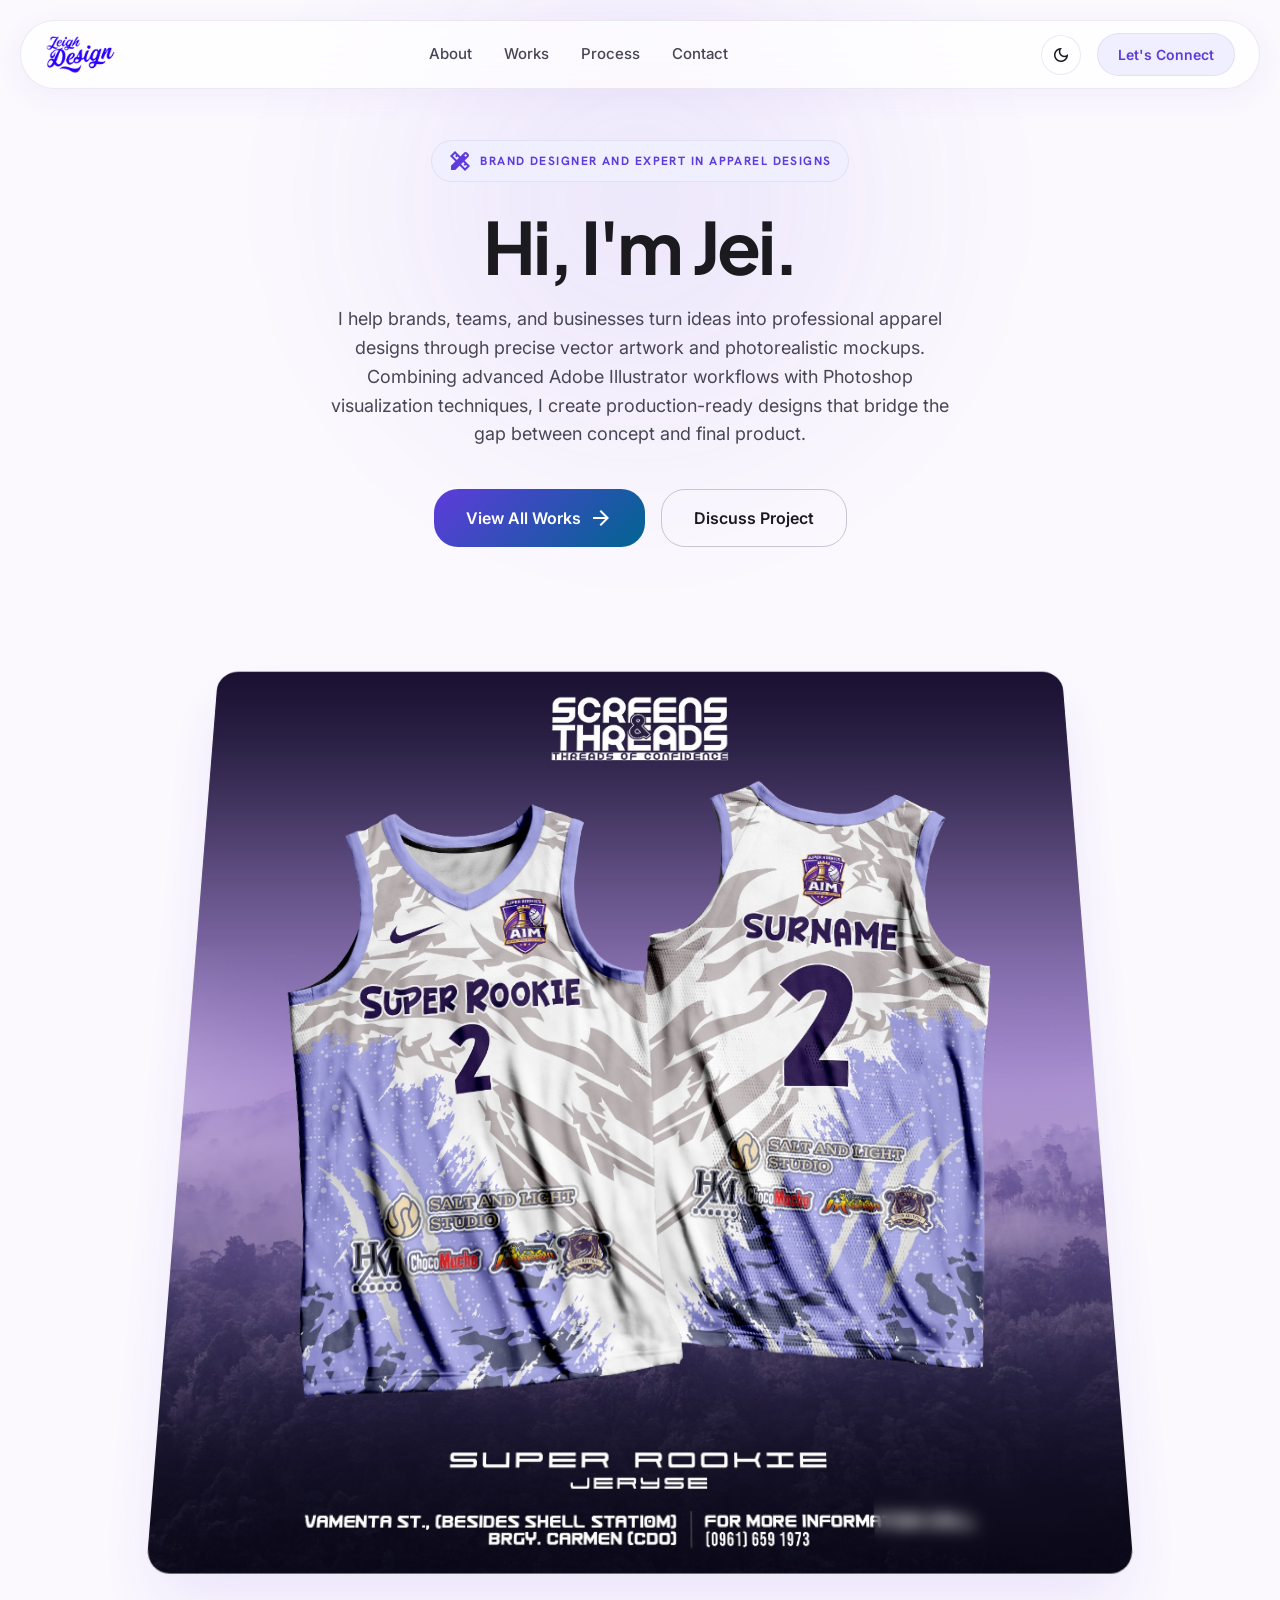
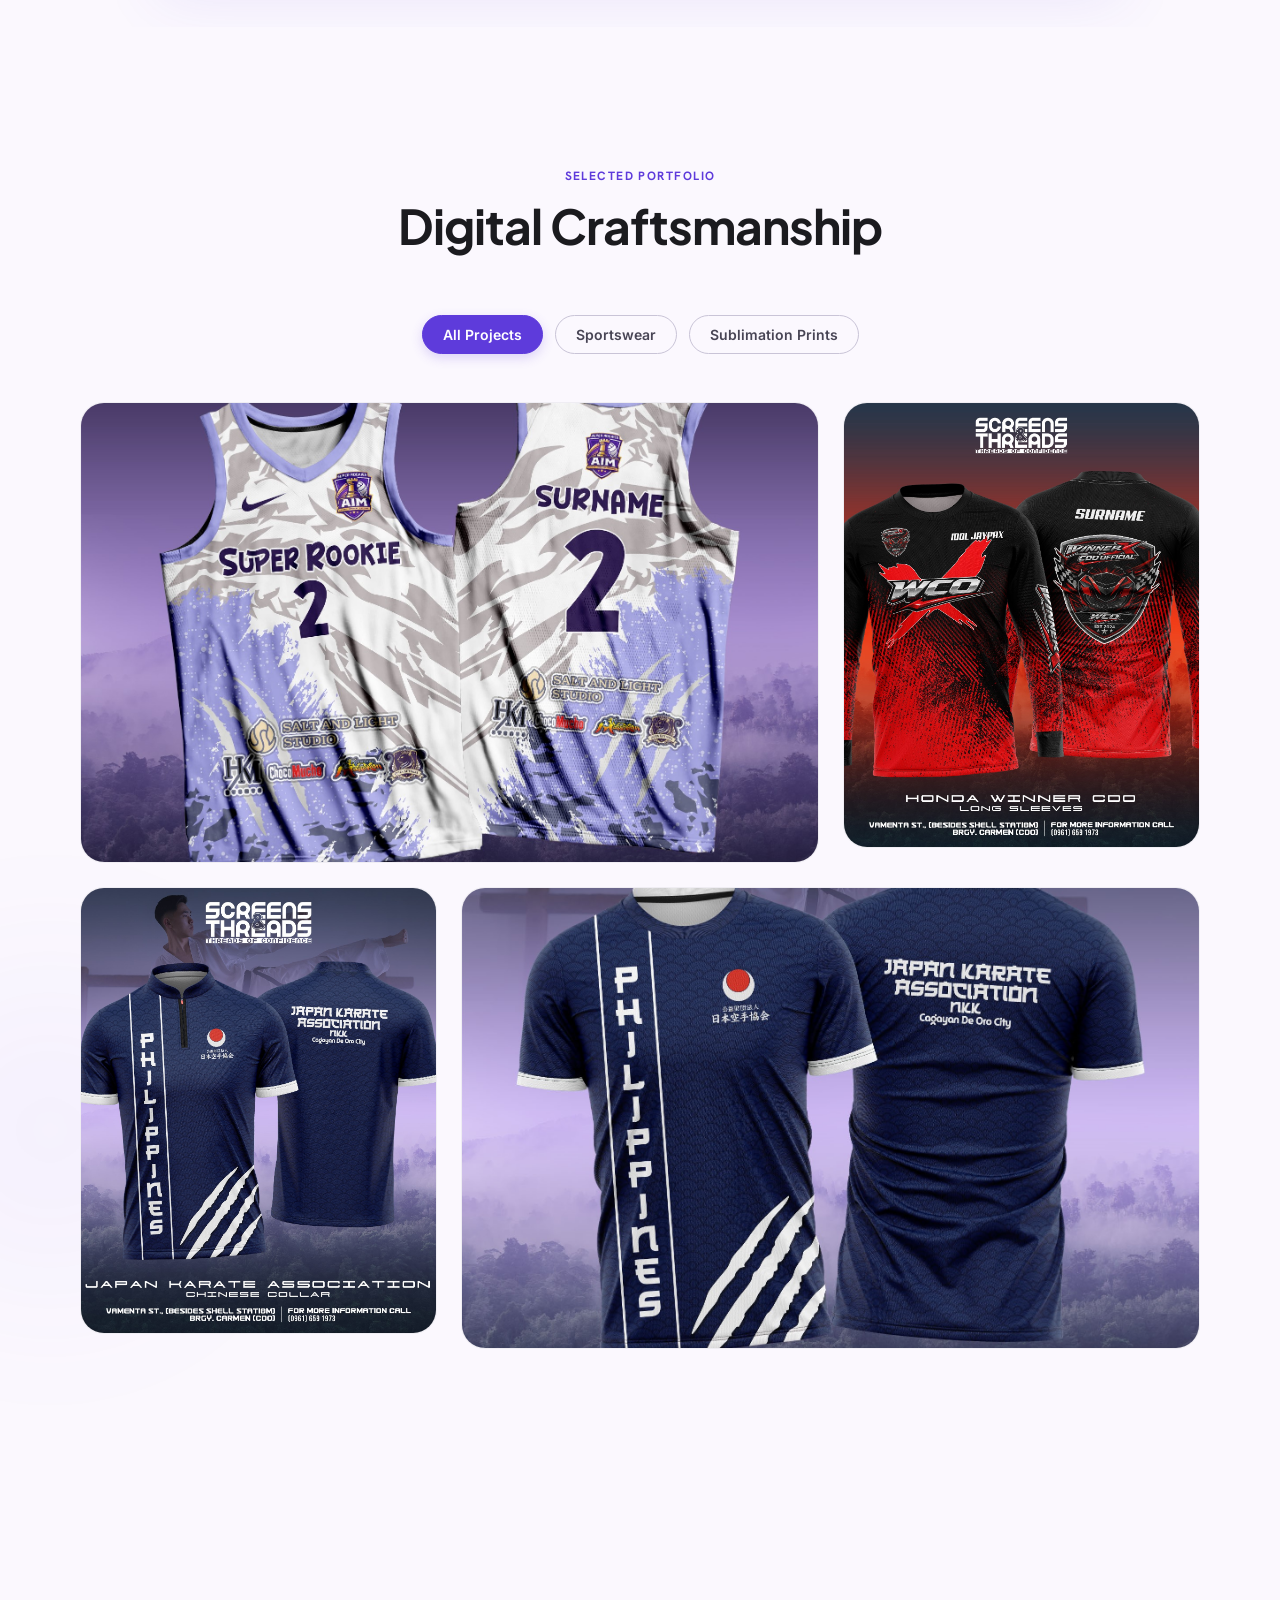
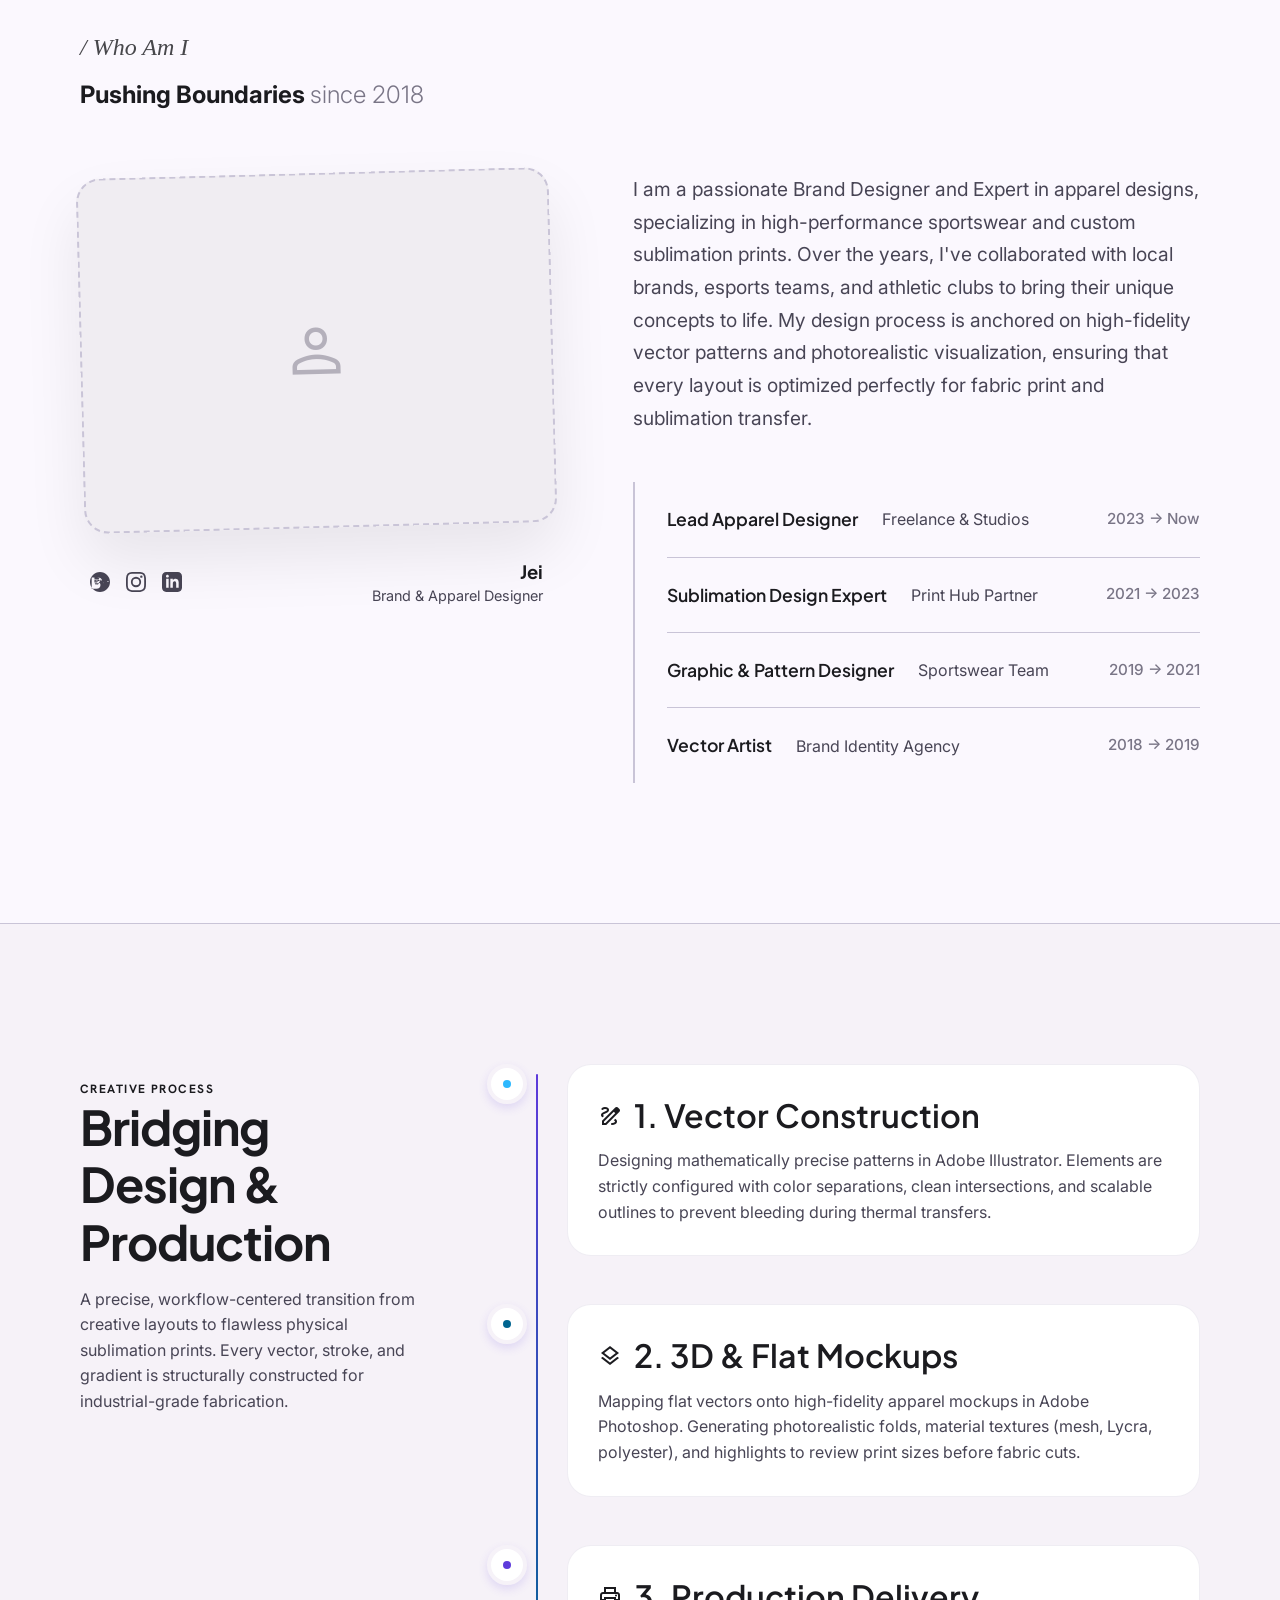
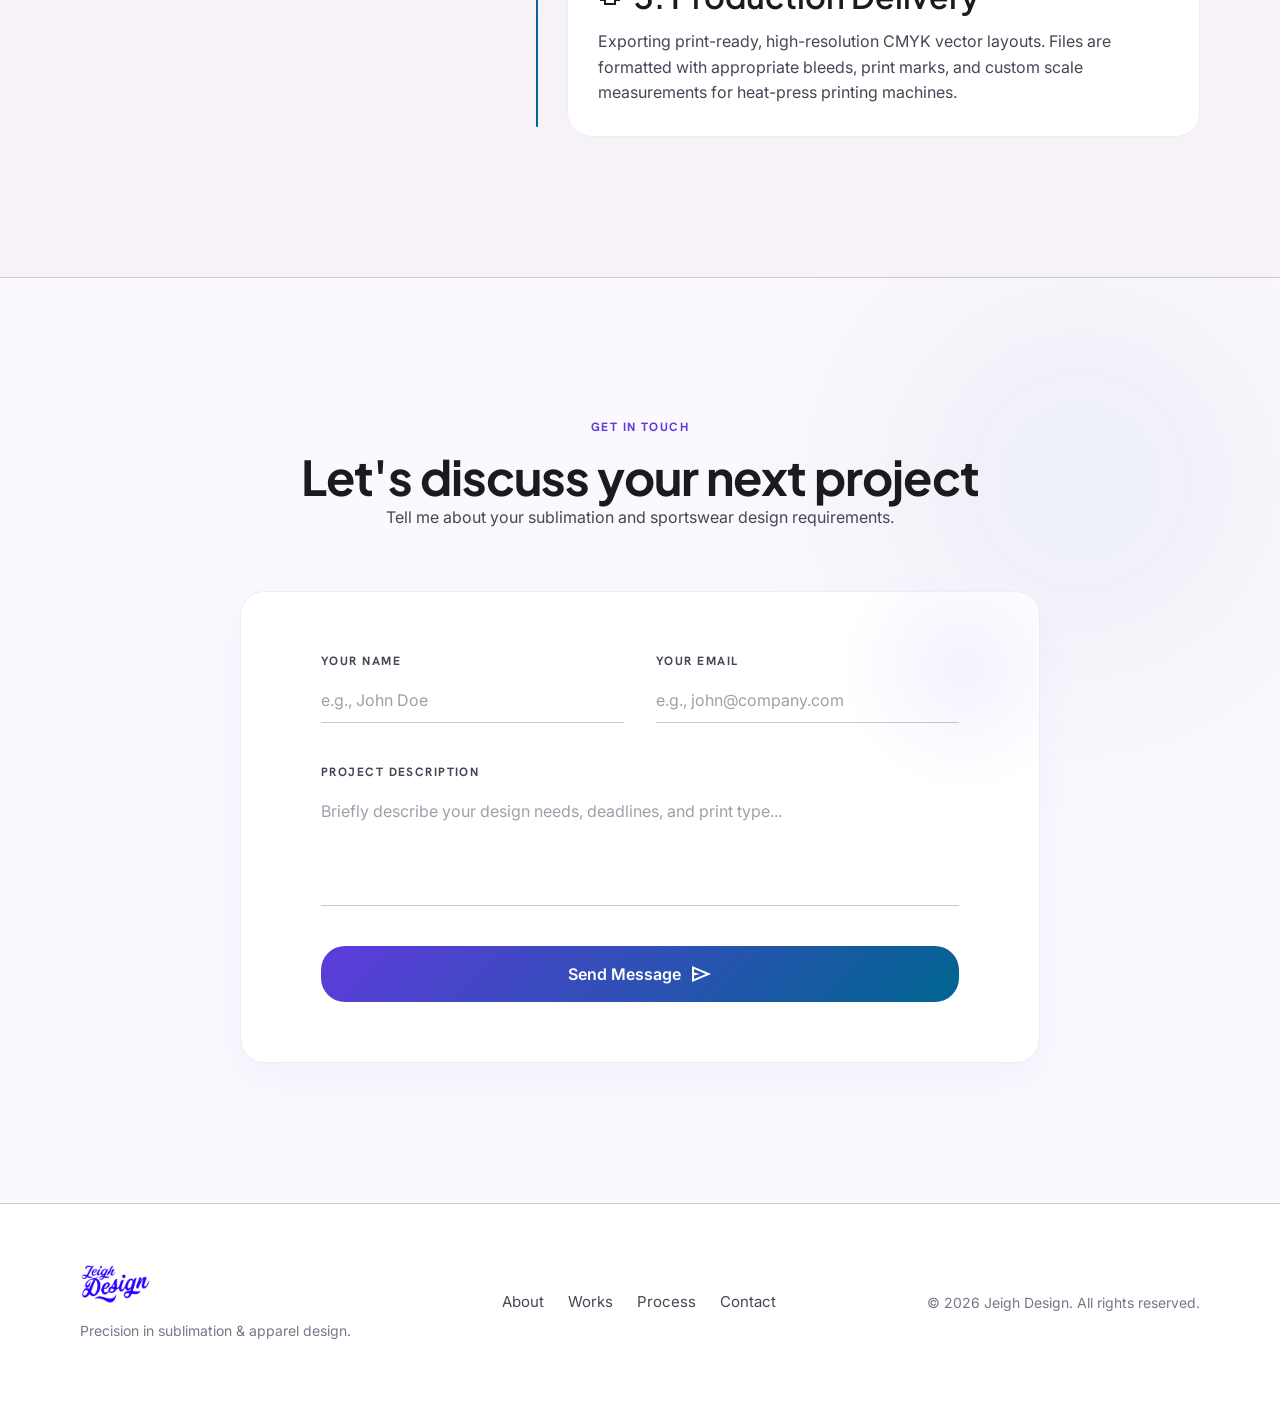
==== commit 92556abf: "Replace generated portrait image with a clean icon placeholder" ====
--- a/index.html
+++ b/index.html
@@ -213,8 +213,8 @@
         <div class="about-grid">
           <!-- Left Column: Portrait & Meta -->
           <div class="about-left reveal reveal-delay-1">
-            <div class="about-portrait-frame">
-              <img src="assets/about_portrait.png" alt="Jei Portrait" class="about-portrait-img">
+            <div class="about-portrait-frame empty-portrait">
+              <span class="material-symbols-outlined placeholder-icon">person</span>
             </div>
             <div class="about-meta">
               <div class="about-socials">
--- a/style.css
+++ b/style.css
@@ -1349,18 +1349,27 @@
   transform: rotate(0deg) scale(1.02);
 }
 
-.about-portrait-img {
-  width: 100%;
+.about-portrait-frame.empty-portrait {
   aspect-ratio: 4/3;
-  object-fit: cover;
-  border-radius: calc(var(--rounded-xl) - 4px);
-  filter: grayscale(100%);
-  transition: filter var(--transition-medium);
-  display: block;
-}
-
-.about-portrait-frame:hover .about-portrait-img {
-  filter: grayscale(0%);
+  display: flex;
+  align-items: center;
+  justify-content: center;
+  border: 2px dashed var(--color-outline-variant);
+  background: var(--color-surface-container);
+  color: var(--color-outline);
+  cursor: pointer;
+  position: relative;
+}
+
+.about-portrait-frame.empty-portrait .placeholder-icon {
+  font-size: 4.5rem;
+  opacity: 0.5;
+  transition: opacity var(--transition-fast), transform var(--transition-fast);
+}
+
+.about-portrait-frame.empty-portrait:hover .placeholder-icon {
+  opacity: 0.8;
+  transform: scale(1.1);
 }
 
 .about-meta {
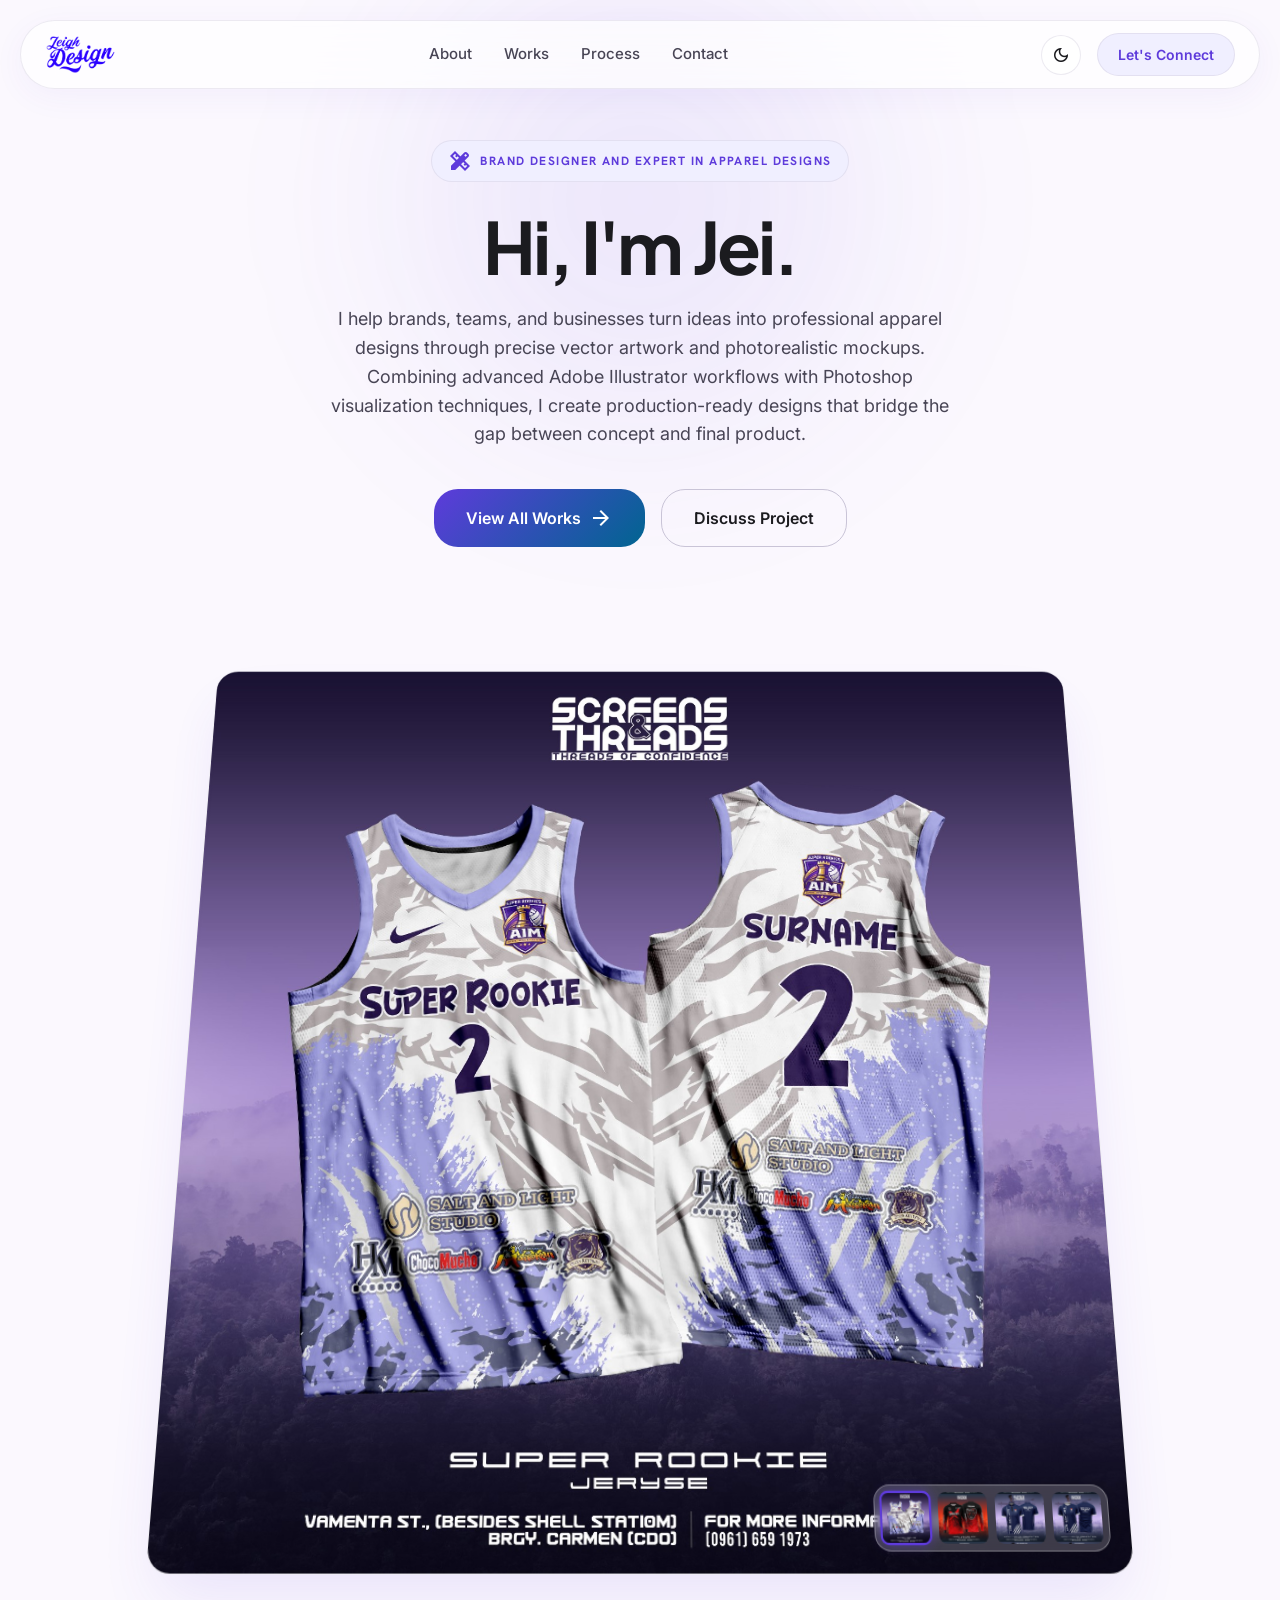
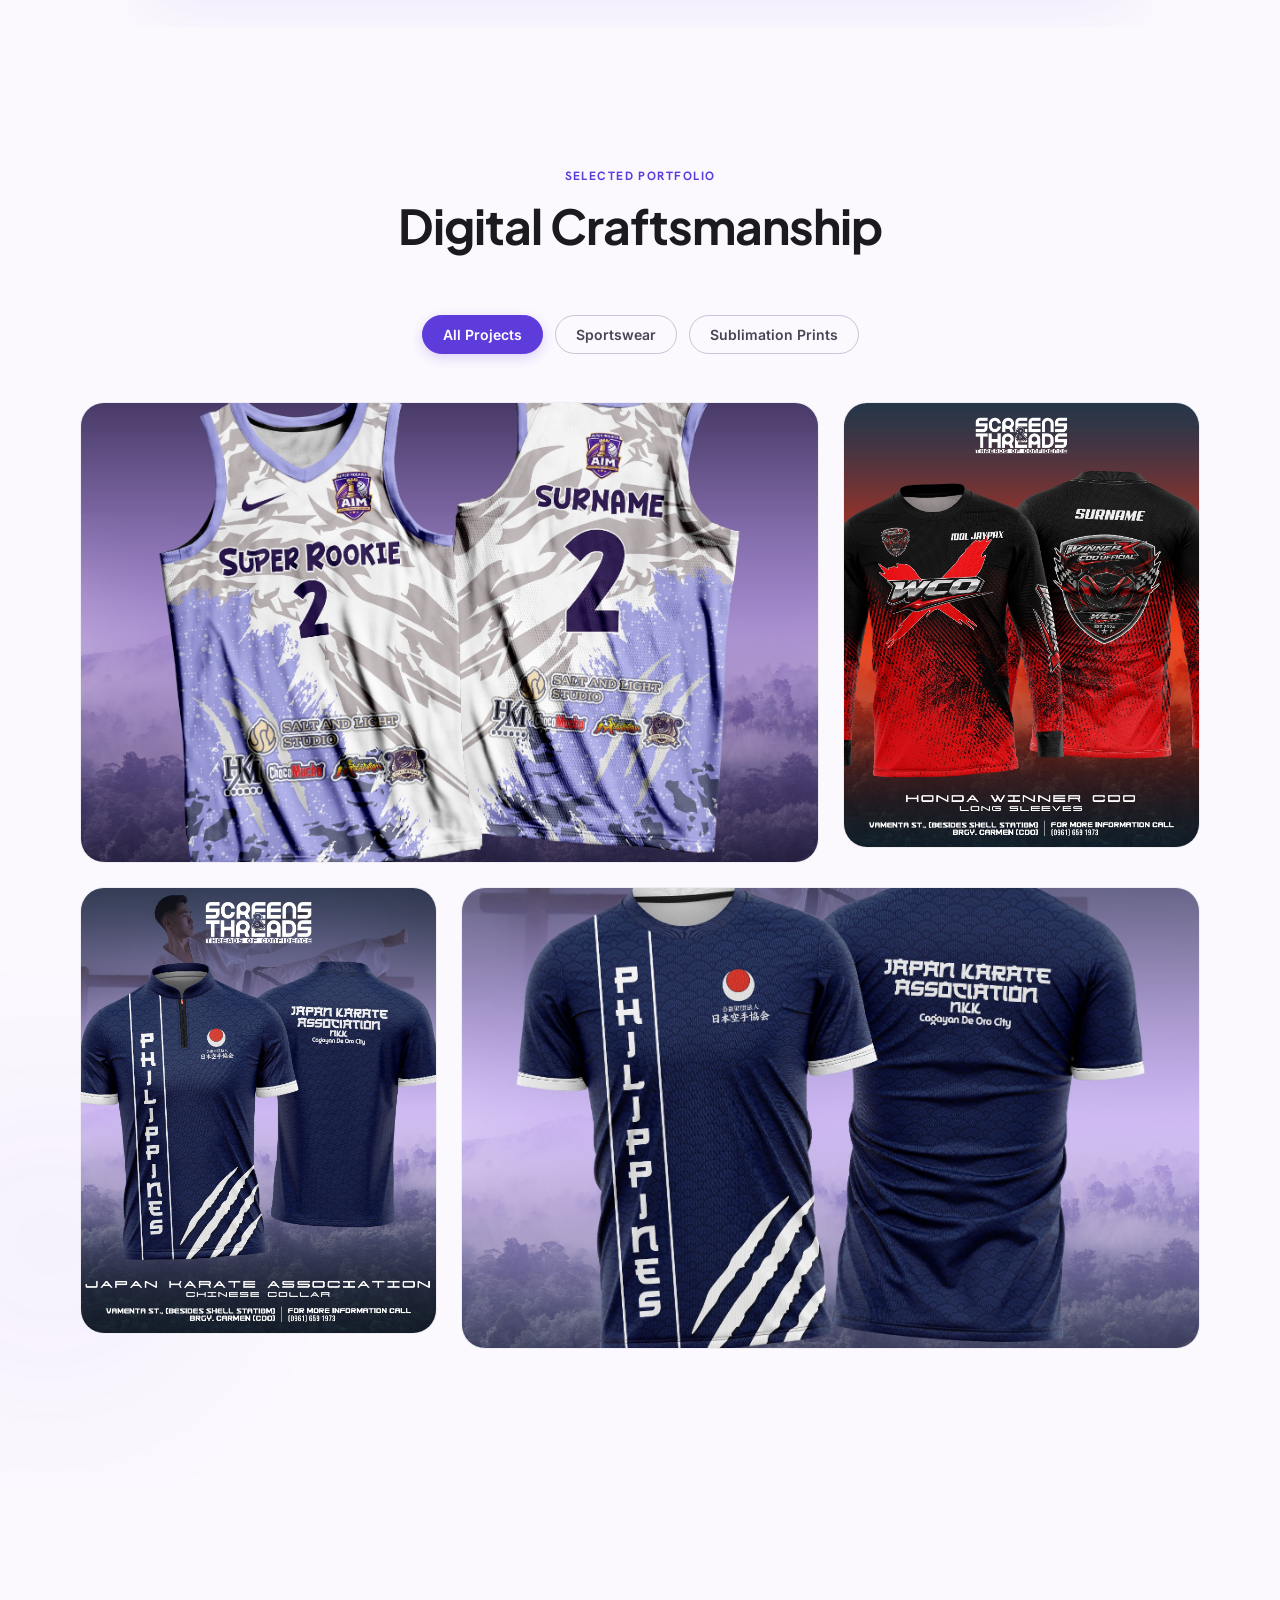
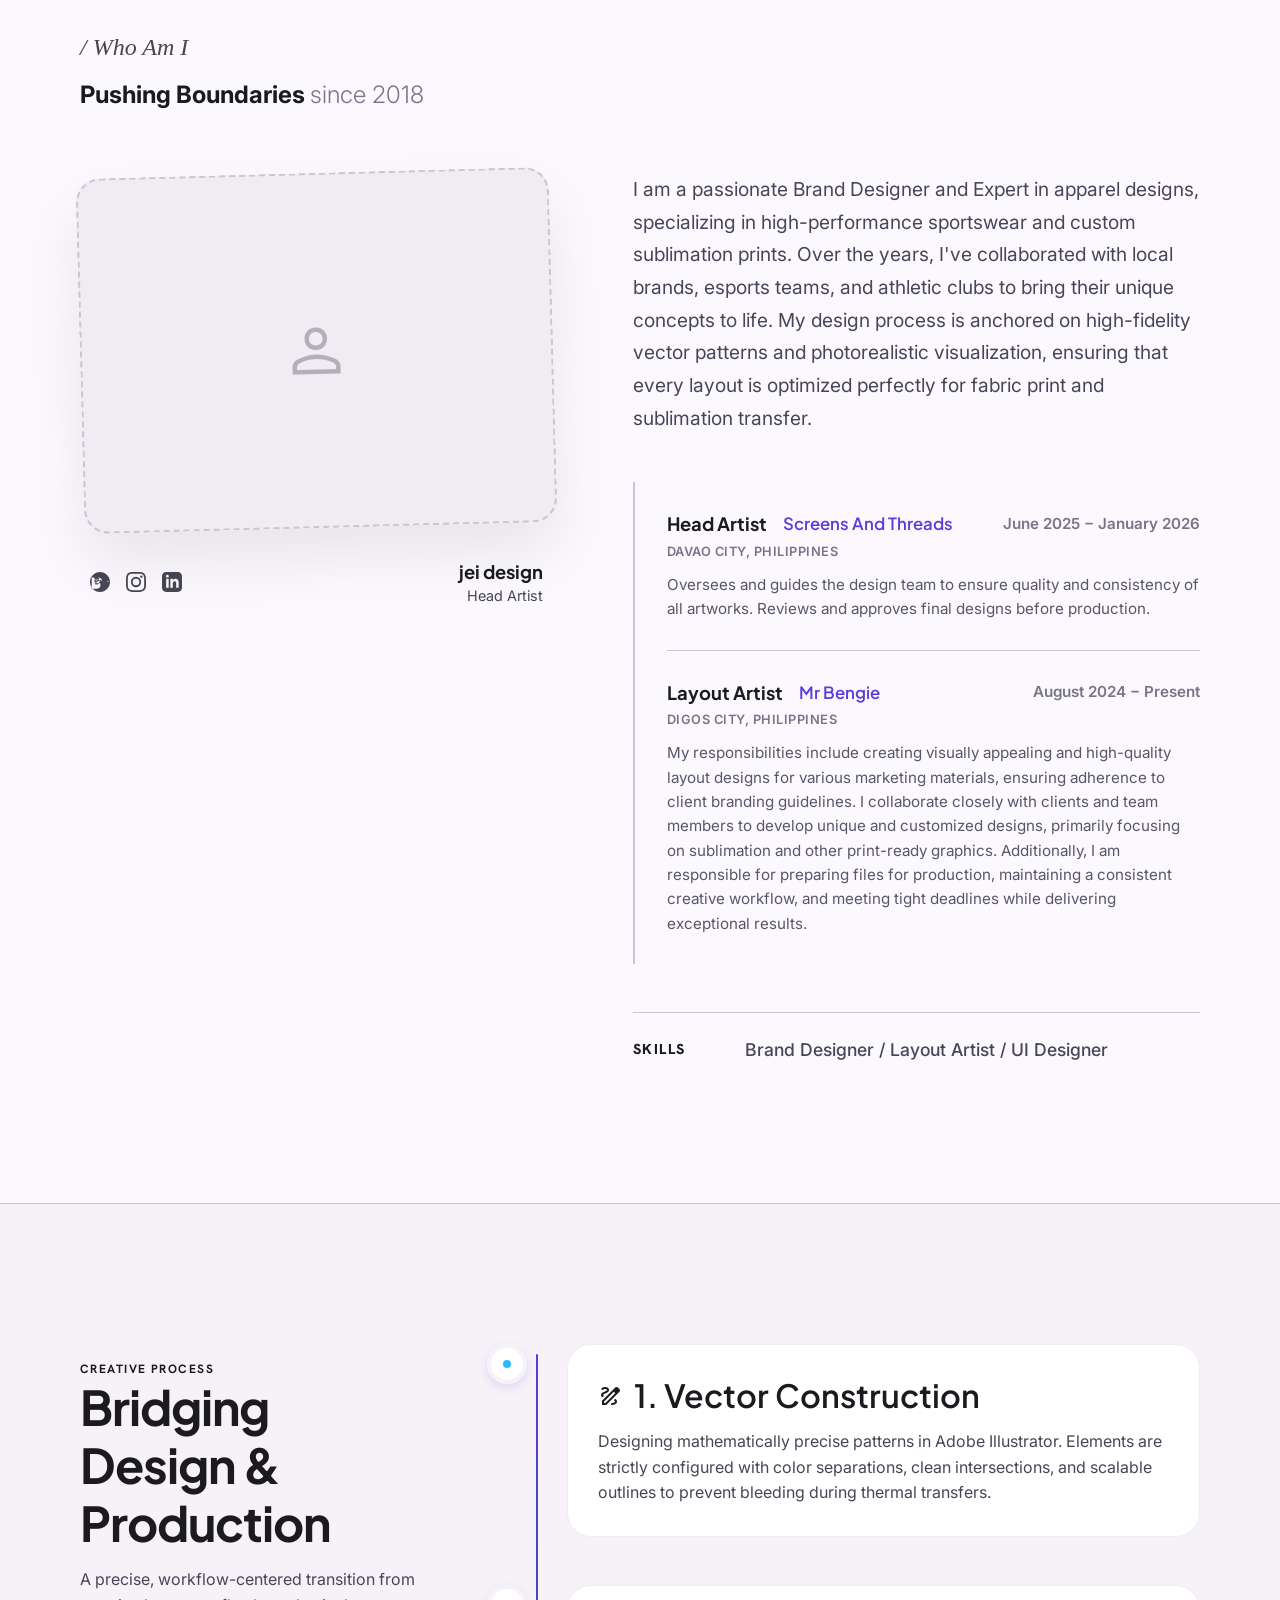
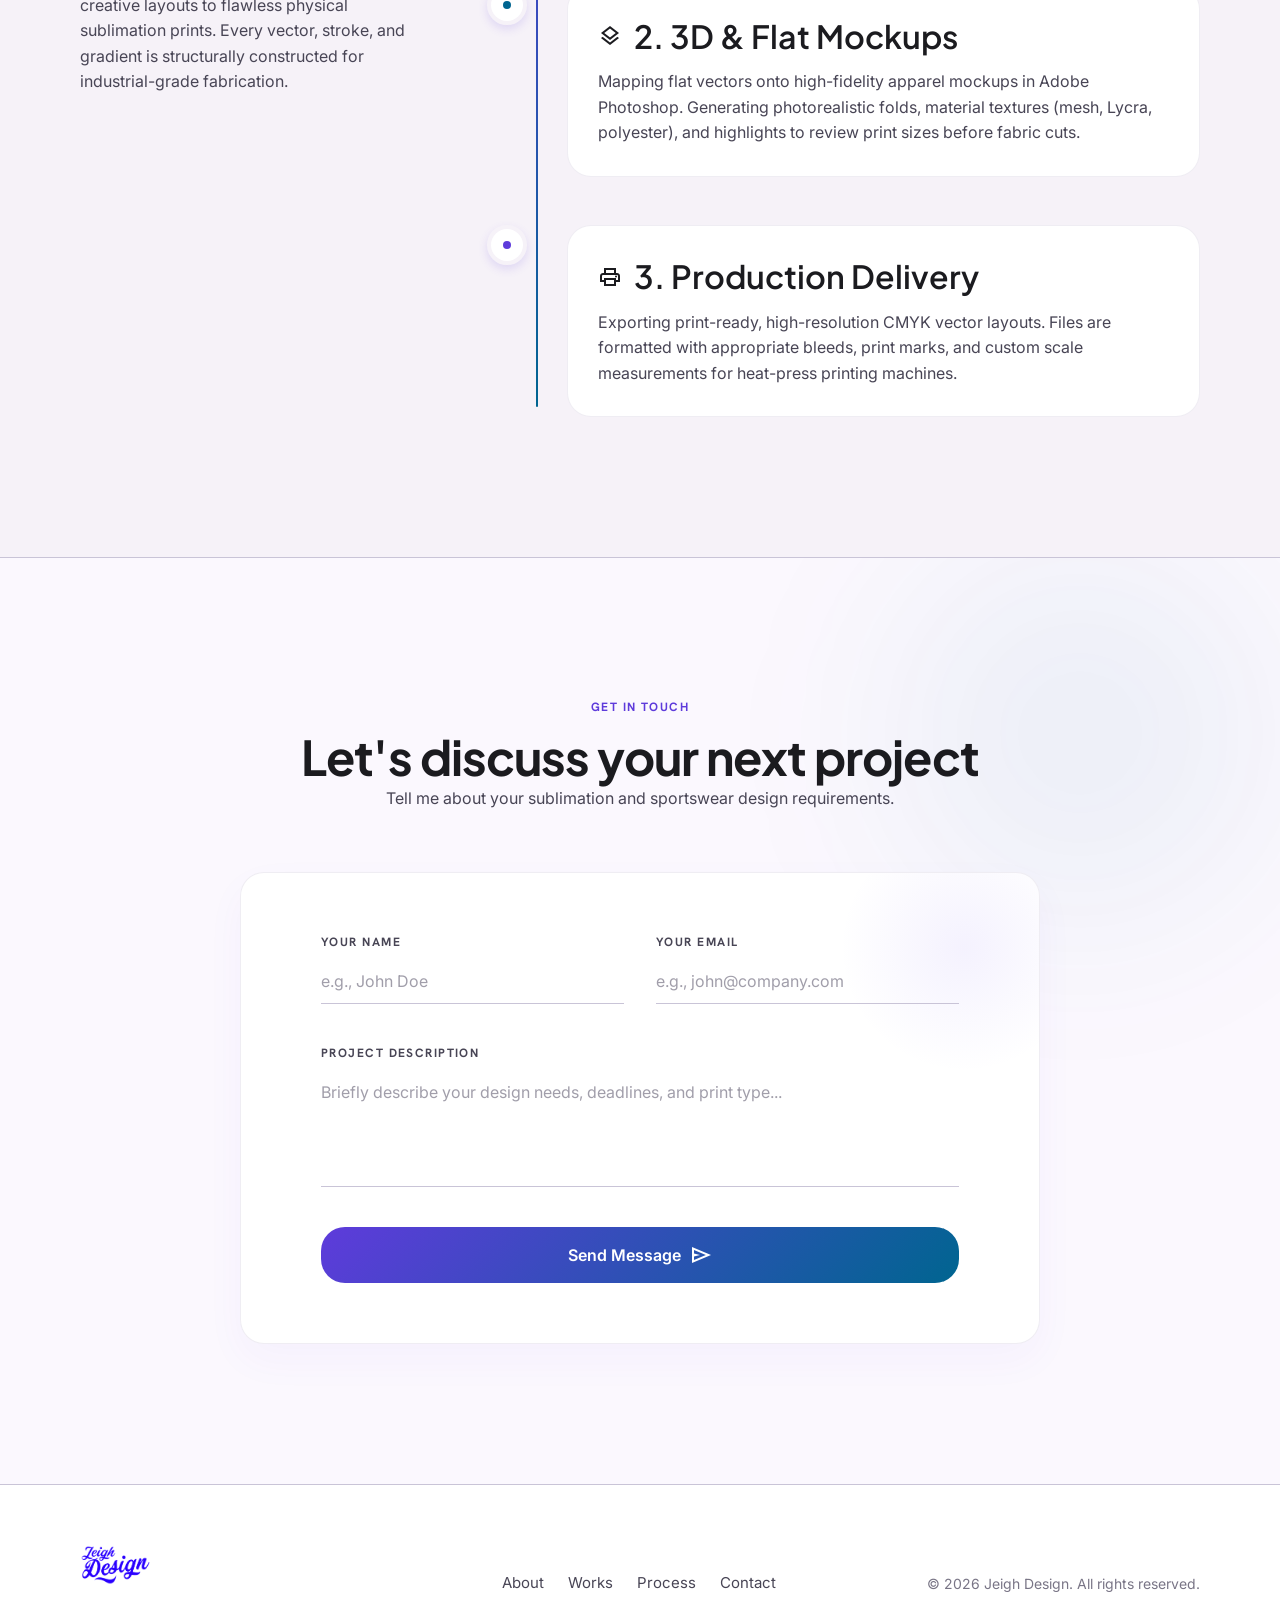
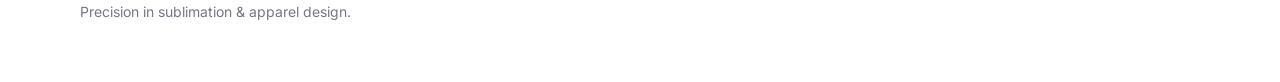
==== commit 43f5d800: "Update About Me experience timeline and skills to match resume" ====
--- a/index.html
+++ b/index.html
@@ -235,8 +235,8 @@
                 </a>
               </div>
               <div class="about-name-role">
-                <span class="about-name">Jei</span>
-                <span class="about-role">Brand & Apparel Designer</span>
+                <span class="about-name">jei design</span>
+                <span class="about-role">Head Artist</span>
               </div>
             </div>
           </div>
@@ -248,26 +248,37 @@
             </p>
 
             <div class="experience-list">
+              <!-- Screens And Threads -->
               <div class="experience-item">
-                <span class="exp-role">Lead Apparel Designer</span>
-                <span class="exp-company">Freelance & Studios</span>
-                <span class="exp-date">2023 &rarr; Now</span>
-              </div>
+                <div class="exp-header-row">
+                  <span class="exp-role">Head Artist</span>
+                  <span class="exp-company">Screens And Threads</span>
+                  <span class="exp-date">June 2025 &minus; January 2026</span>
+                </div>
+                <div class="exp-location">Davao City, Philippines</div>
+                <p class="exp-description">
+                  Oversees and guides the design team to ensure quality and consistency of all artworks. Reviews and approves final designs before production.
+                </p>
+              </div>
+
+              <!-- Mr Bengie -->
               <div class="experience-item">
-                <span class="exp-role">Sublimation Design Expert</span>
-                <span class="exp-company">Print Hub Partner</span>
-                <span class="exp-date">2021 &rarr; 2023</span>
-              </div>
-              <div class="experience-item">
-                <span class="exp-role">Graphic & Pattern Designer</span>
-                <span class="exp-company">Sportswear Team</span>
-                <span class="exp-date">2019 &rarr; 2021</span>
-              </div>
-              <div class="experience-item">
-                <span class="exp-role">Vector Artist</span>
-                <span class="exp-company">Brand Identity Agency</span>
-                <span class="exp-date">2018 &rarr; 2019</span>
-              </div>
+                <div class="exp-header-row">
+                  <span class="exp-role">Layout Artist</span>
+                  <span class="exp-company">Mr Bengie</span>
+                  <span class="exp-date">August 2024 &minus; Present</span>
+                </div>
+                <div class="exp-location">Digos City, Philippines</div>
+                <p class="exp-description">
+                  My responsibilities include creating visually appealing and high-quality layout designs for various marketing materials, ensuring adherence to client branding guidelines. I collaborate closely with clients and team members to develop unique and customized designs, primarily focusing on sublimation and other print-ready graphics. Additionally, I am responsible for preparing files for production, maintaining a consistent creative workflow, and meeting tight deadlines while delivering exceptional results.
+                </p>
+              </div>
+            </div>
+
+            <!-- Skills Row -->
+            <div class="about-skills">
+              <span class="skills-label">SKILLS</span>
+              <span class="skills-value">Brand Designer / Layout Artist / UI Designer</span>
             </div>
           </div>
         </div>
--- a/style.css
+++ b/style.css
@@ -1429,9 +1429,9 @@
 
 .experience-item {
   display: flex;
-  justify-content: space-between;
-  align-items: center;
-  padding: 24px 0;
+  flex-direction: column;
+  align-items: flex-start;
+  padding: 28px 0;
   border-bottom: 1px solid var(--color-outline-variant);
   transition: padding-left var(--transition-fast);
 }
@@ -1441,27 +1441,78 @@
 }
 
 .experience-item:hover {
-  padding-left: 8px;
+  padding-left: 12px;
+}
+
+.exp-header-row {
+  display: flex;
+  justify-content: space-between;
+  align-items: center;
+  width: 100%;
+  gap: 16px;
 }
 
 .exp-role {
   font-family: var(--font-headline);
+  font-weight: 700;
+  font-size: 1.15rem;
+  color: var(--color-on-surface);
+}
+
+.exp-company {
+  color: var(--color-primary);
+  font-family: var(--font-headline);
   font-weight: 600;
-  font-size: 1.1rem;
-  color: var(--color-on-surface);
-}
-
-.exp-company {
-  color: var(--color-on-surface-variant);
-  font-size: 1rem;
-  margin-left: 24px;
+  font-size: 1.05rem;
   flex-grow: 1;
 }
 
 .exp-date {
   color: var(--color-outline);
   font-size: 0.95rem;
+  font-weight: 600;
+}
+
+.exp-location {
+  font-size: 0.8rem;
+  color: var(--color-outline);
+  margin-top: 4px;
+  font-weight: 600;
+  text-transform: uppercase;
+  letter-spacing: 0.5px;
+}
+
+.exp-description {
+  font-size: 0.95rem;
+  line-height: 1.6;
+  color: var(--color-on-surface-variant);
+  margin-top: 12px;
+  opacity: 0.9;
+}
+
+.about-skills {
+  margin-top: 48px;
+  padding: 24px 0 0 0;
+  border-top: 1px solid var(--color-outline-variant);
+  display: flex;
+  gap: 32px;
+  align-items: center;
+}
+
+.skills-label {
+  font-family: var(--font-label);
+  font-weight: 800;
+  font-size: 0.9rem;
+  color: var(--color-on-surface);
+  letter-spacing: 1.5px;
+  min-width: 80px;
+}
+
+.skills-value {
+  font-family: var(--font-body);
   font-weight: 500;
+  font-size: 1.1rem;
+  color: var(--color-on-surface-variant);
 }
 
 @media (max-width: 991px) {
@@ -1482,14 +1533,15 @@
     padding-left: 20px;
   }
   
-  .experience-item {
+  .exp-header-row {
     flex-wrap: wrap;
-    gap: 8px;
+    gap: 4px 12px;
   }
   
-  .exp-company {
-    margin-left: 0;
-    width: 100%;
+  .about-skills {
+    flex-direction: column;
+    align-items: flex-start;
+    gap: 12px;
   }
 }
 
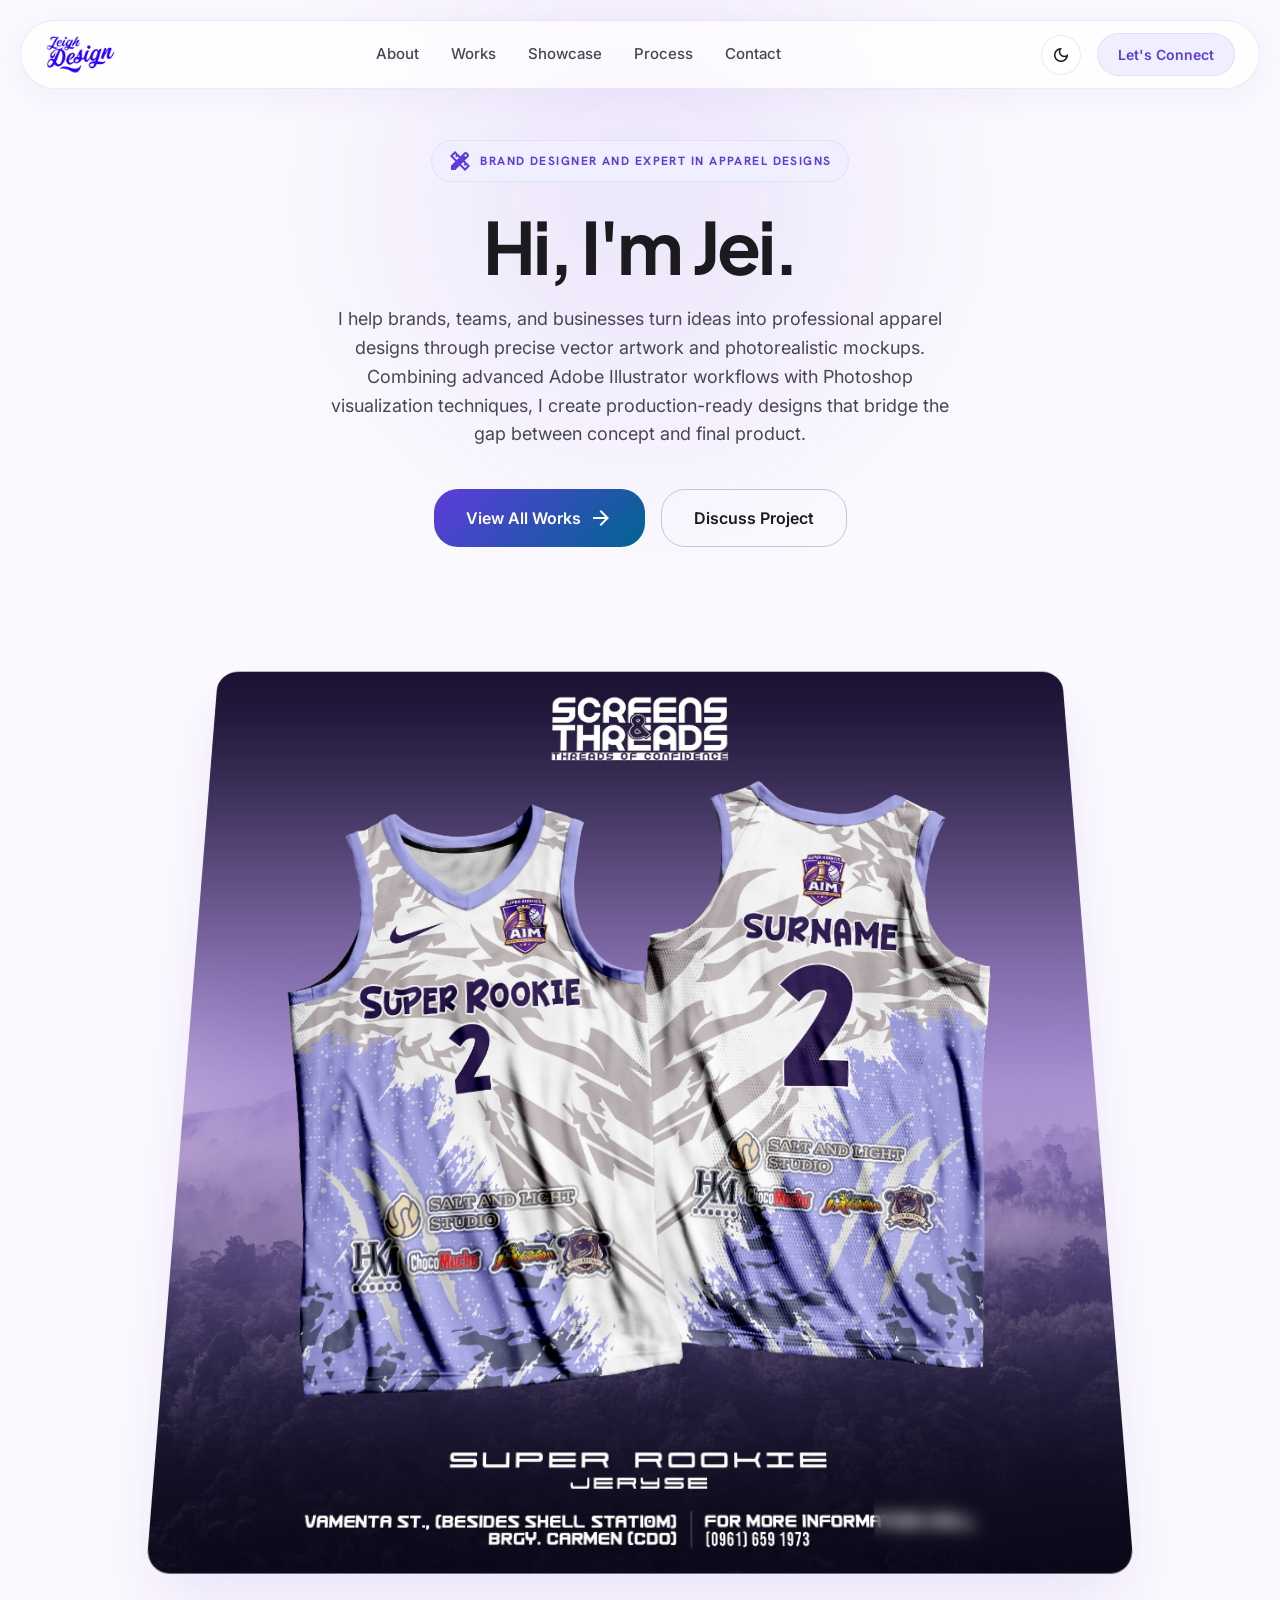
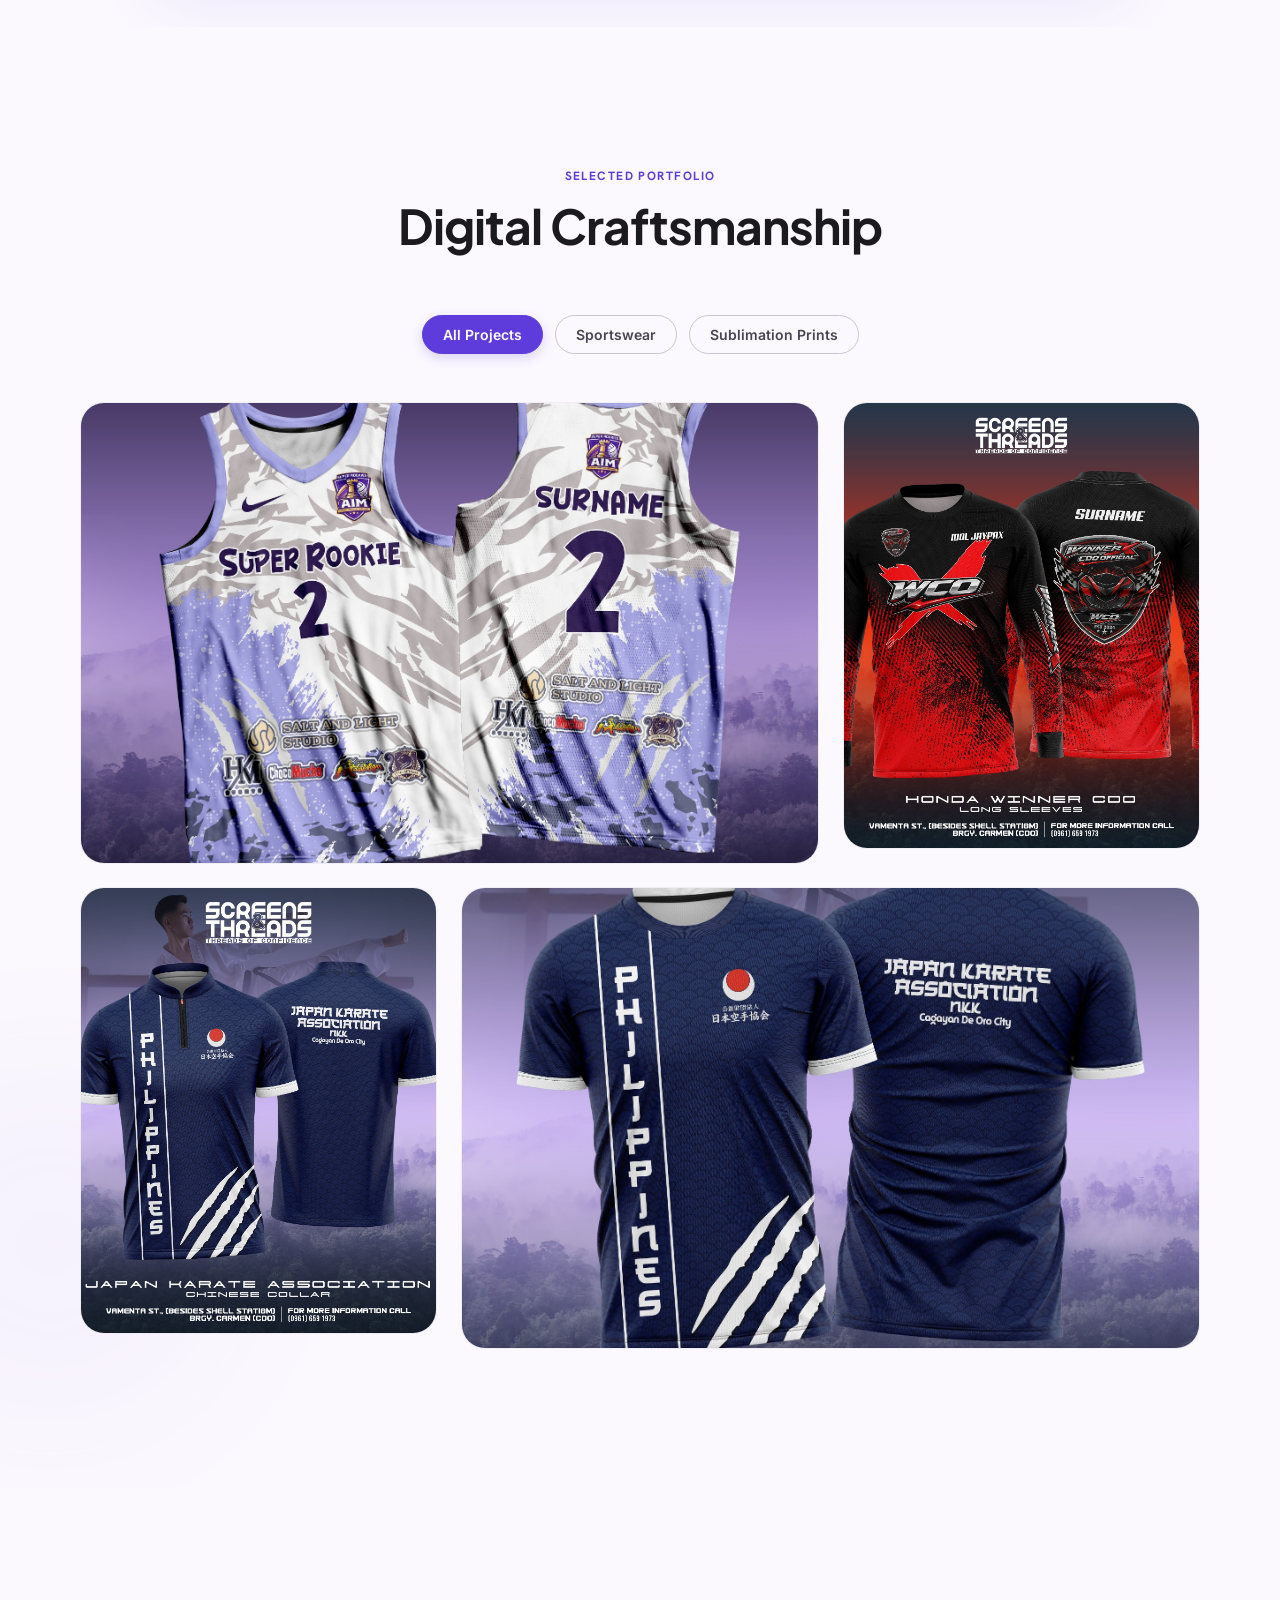
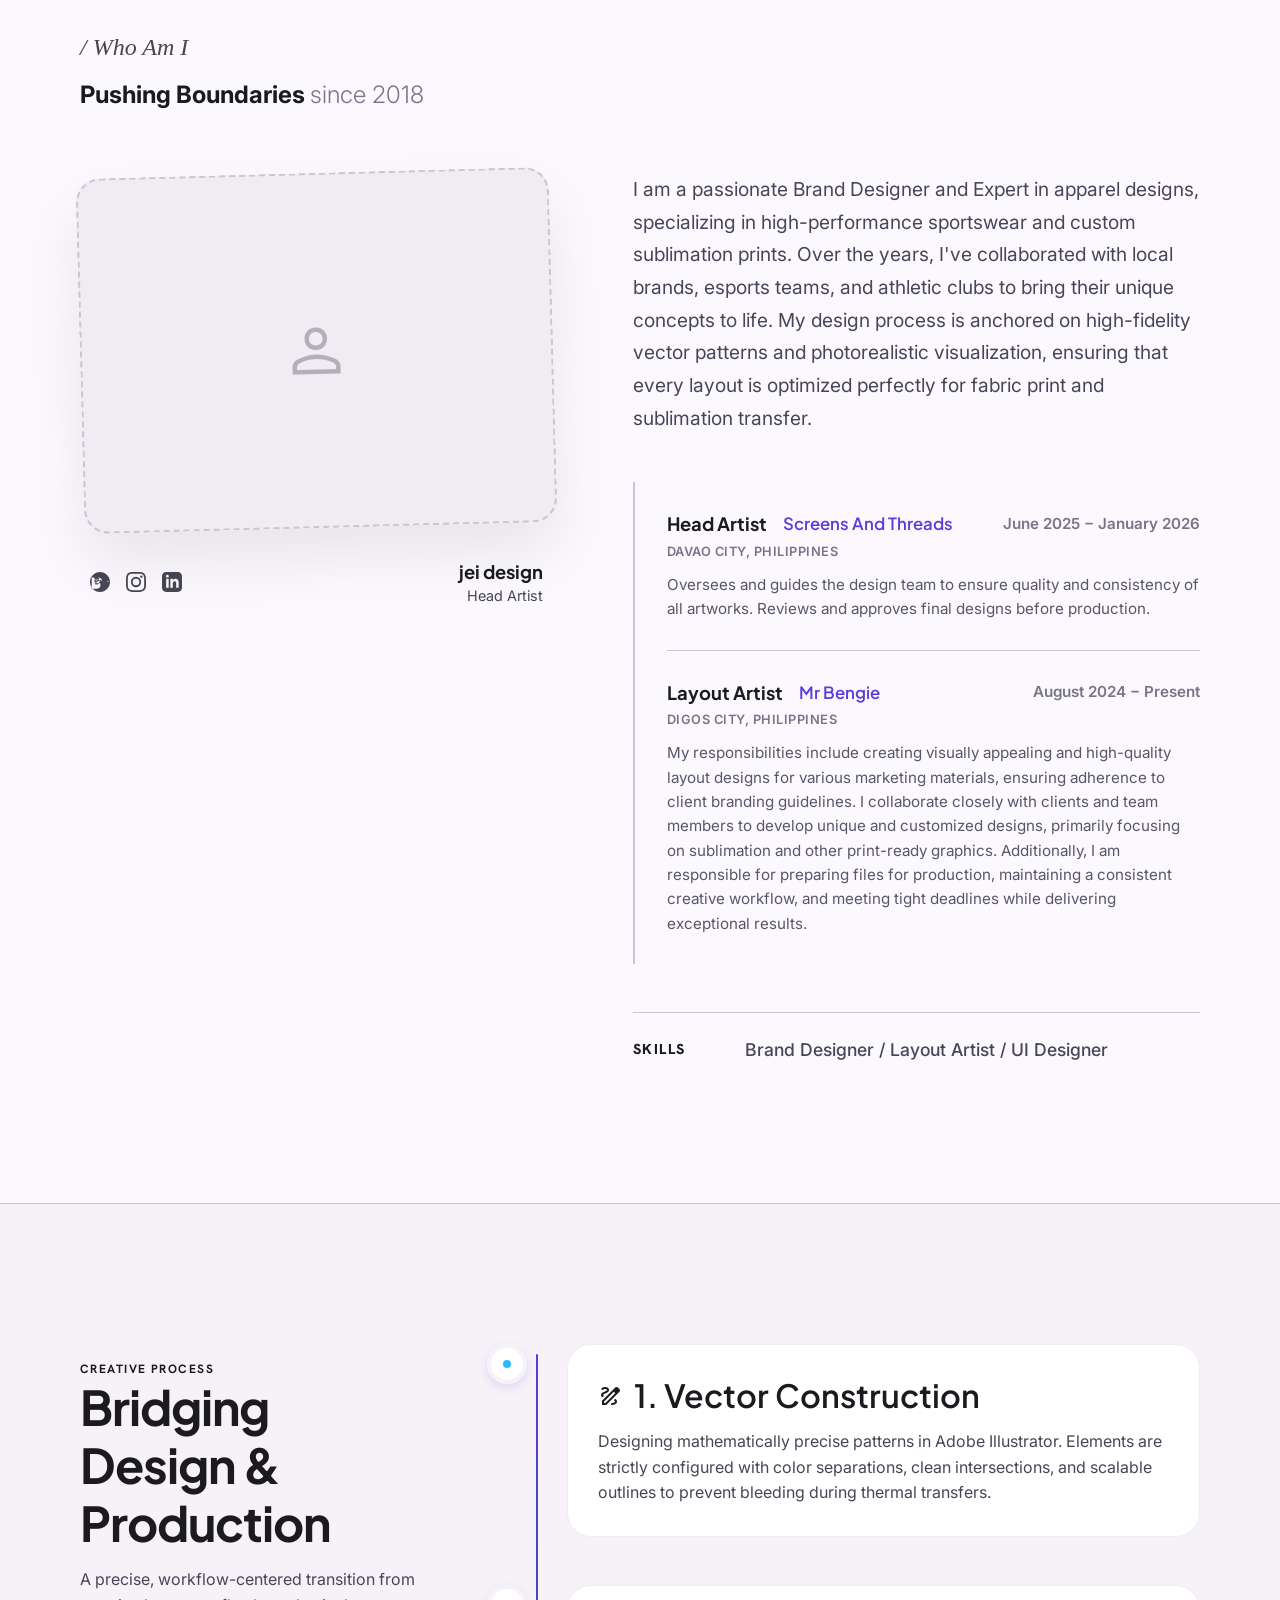
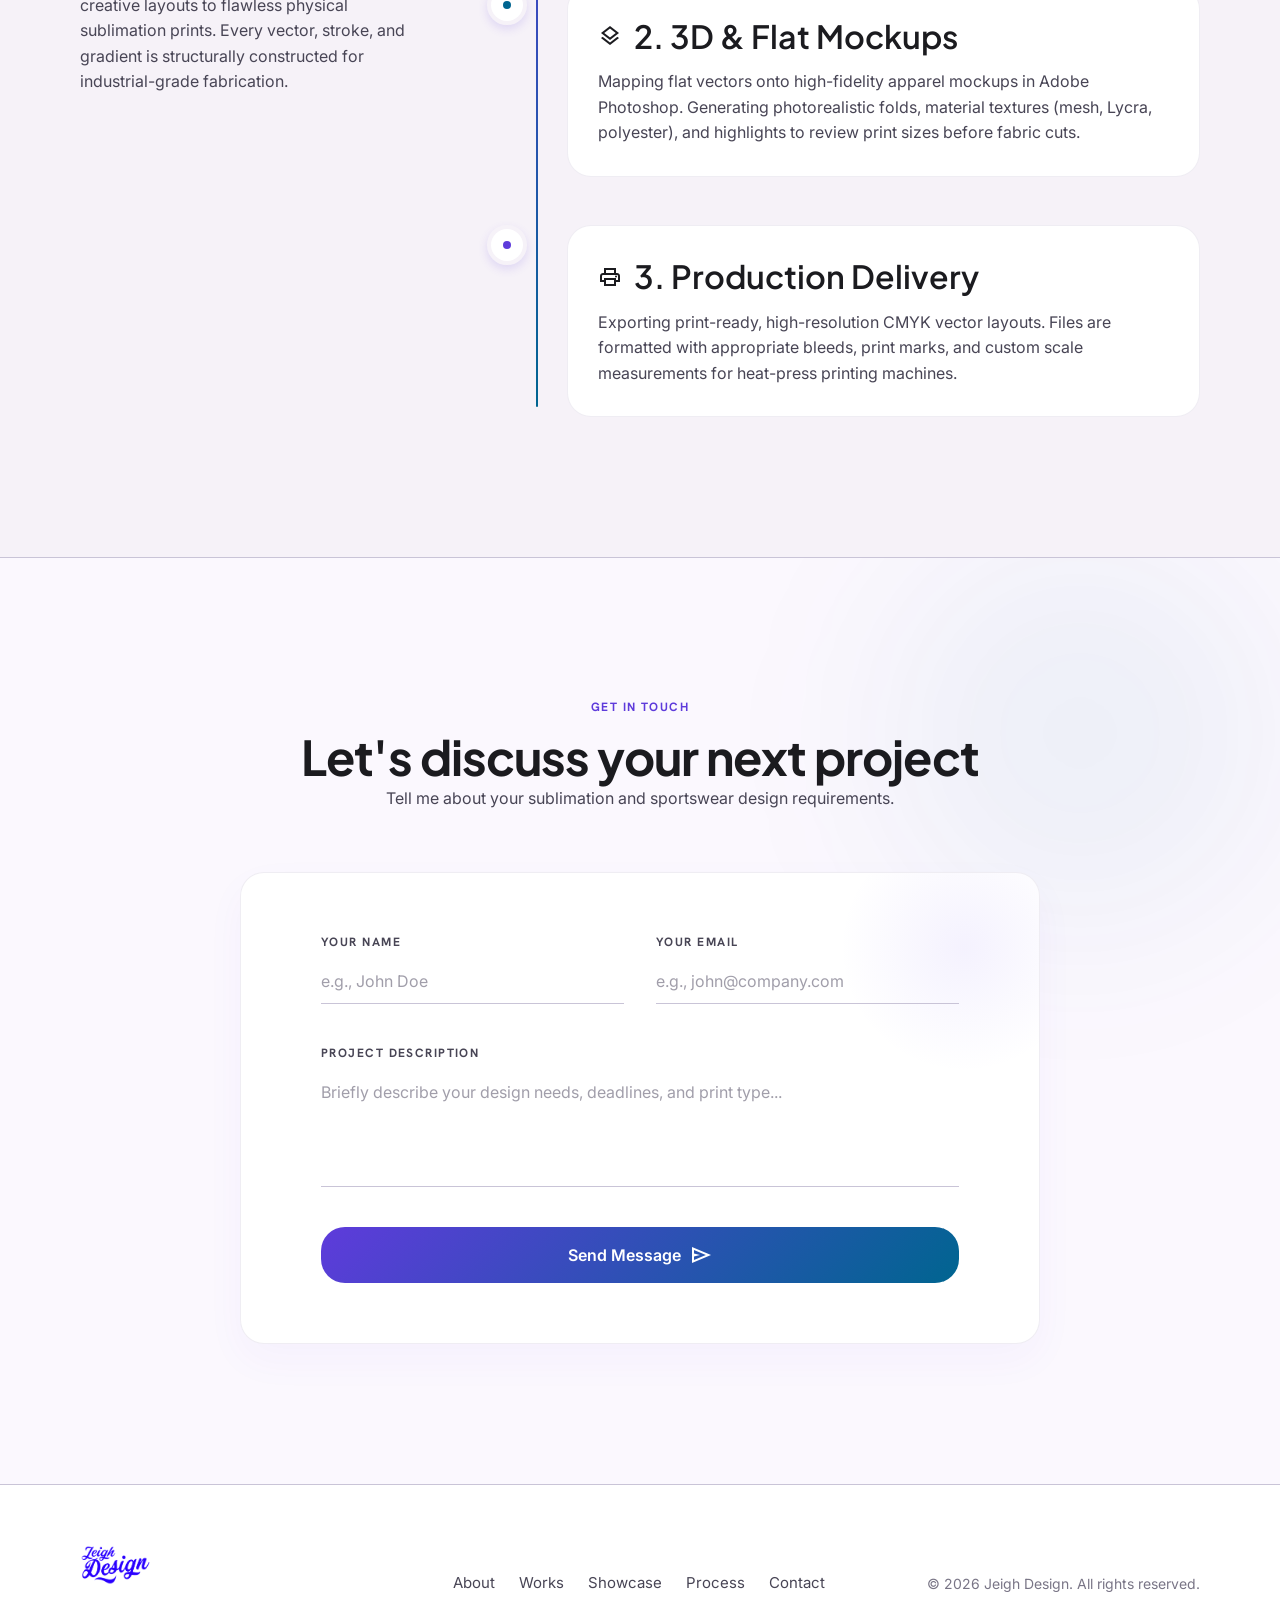
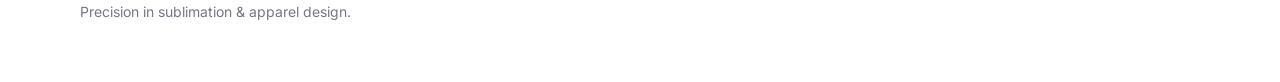
==== commit b3bd069b: "feat: add Showcase page with real-world project results" ====
--- a/index.html
+++ b/index.html
@@ -37,6 +37,7 @@
       <div class="nav-links" id="desktop-links">
         <a href="#about-me" class="nav-item active" id="link-about">About</a>
         <a href="works.html" class="nav-item" id="link-works">Works</a>
+        <a href="showcase.html" class="nav-item" id="link-showcase">Showcase</a>
         <a href="#process" class="nav-item" id="link-process">Process</a>
         <a href="#contact" class="nav-item" id="link-contact">Contact</a>
       </div>
@@ -66,6 +67,7 @@
   <div class="mobile-drawer glass-container" id="mobile-drawer">
     <a href="#about-me" id="mobile-link-about">About</a>
     <a href="works.html" id="mobile-link-works">Works</a>
+    <a href="showcase.html" id="mobile-link-showcase">Showcase</a>
     <a href="#process" id="mobile-link-process">Process</a>
     <a href="#contact" id="mobile-link-contact">Contact</a>
     <a href="#contact" class="mobile-drawer-btn" id="mobile-drawer-cta">Discuss Project</a>
@@ -428,6 +430,7 @@
       <div class="footer-links">
         <a href="#about" class="footer-link">About</a>
         <a href="works.html" class="footer-link">Works</a>
+        <a href="showcase.html" class="footer-link">Showcase</a>
         <a href="#process" class="footer-link">Process</a>
         <a href="#contact" class="footer-link">Contact</a>
       </div>
--- a/style.css
+++ b/style.css
@@ -223,6 +223,7 @@
   pointer-events: none;
   opacity: 0.65;
   transition: transform var(--transition-slow) ease-out;
+  will-change: transform;
 }
 
 .blob-primary {
@@ -700,6 +701,7 @@
   transition: transform var(--transition-slow) ease-out, box-shadow var(--transition-medium);
   transform: perspective(1000px) rotateX(10deg) scale(0.95);
   position: relative;
+  will-change: transform;
 }
 
 .hero-mockup-container.visible {
@@ -863,6 +865,7 @@
   aspect-ratio: 4/5;
   transition: transform var(--transition-medium), box-shadow var(--transition-medium);
   cursor: pointer;
+  will-change: transform, box-shadow;
 }
 
 @media (min-width: 768px) {
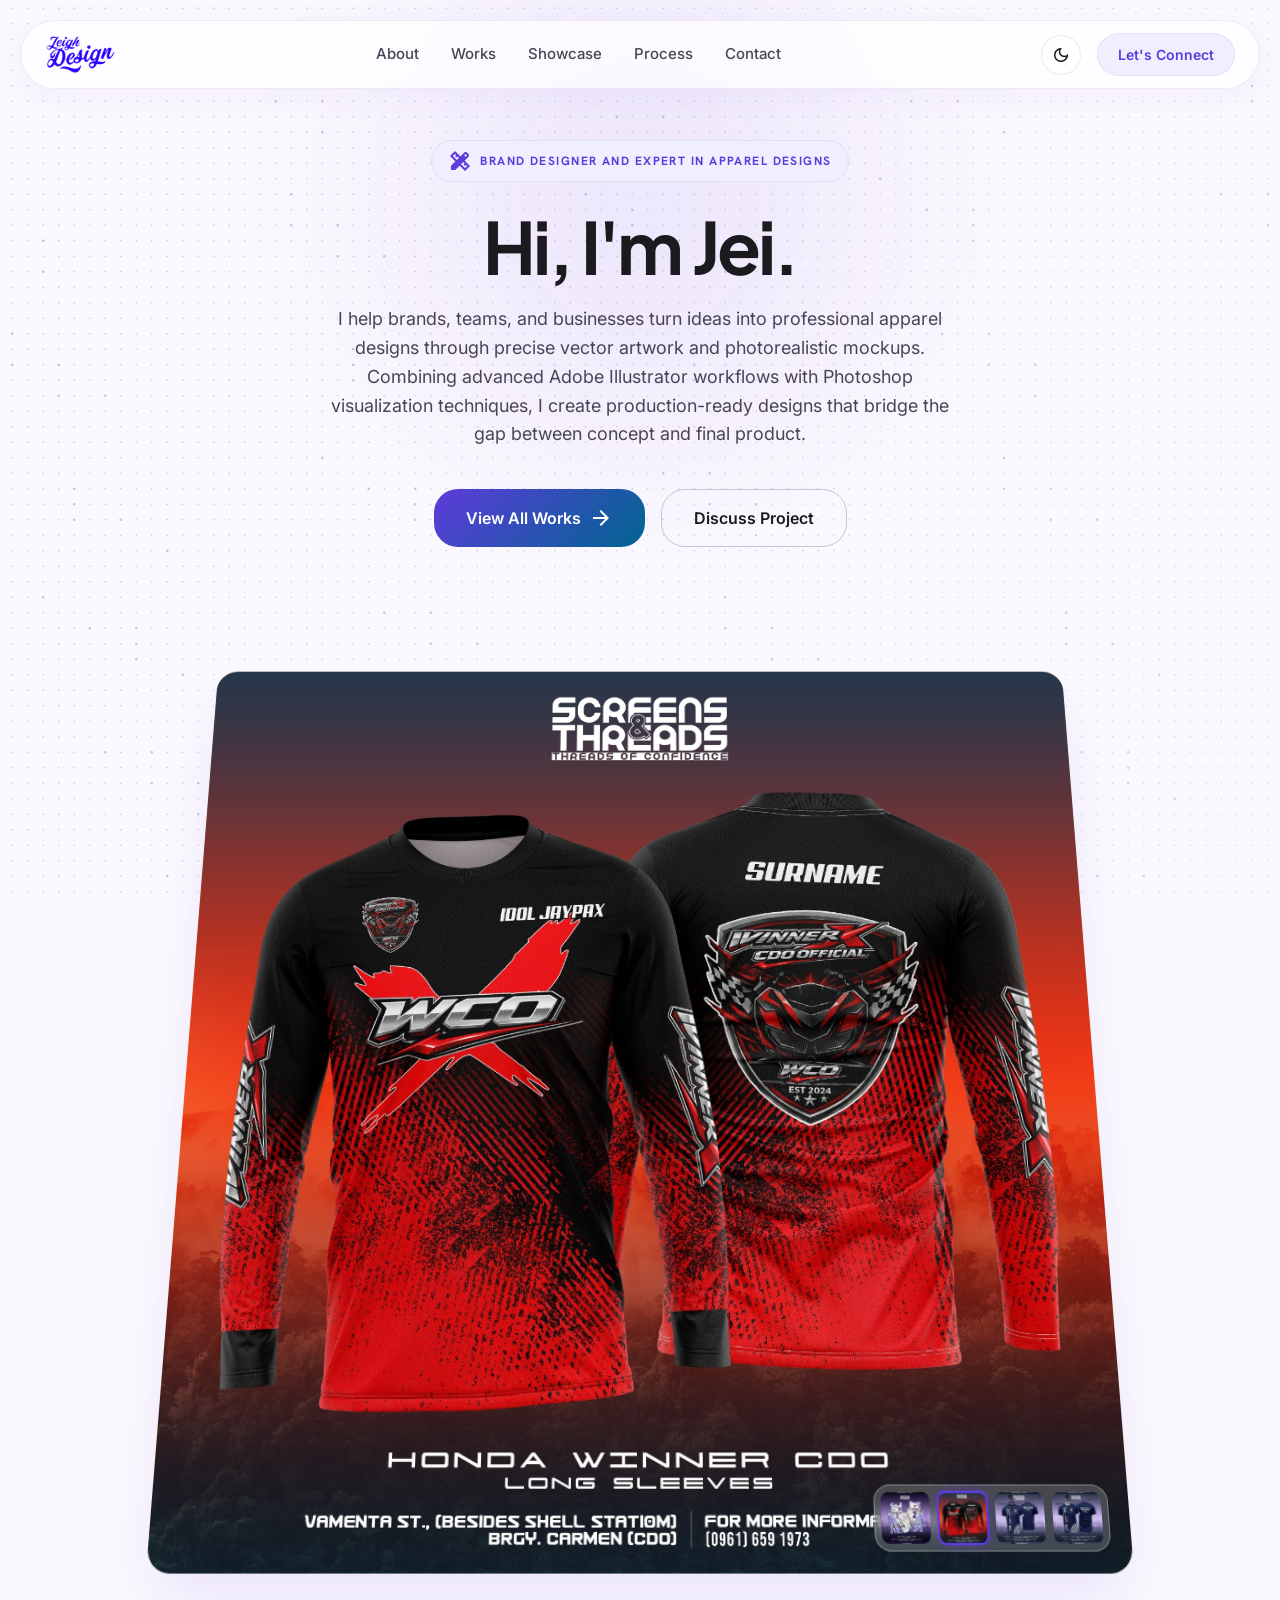
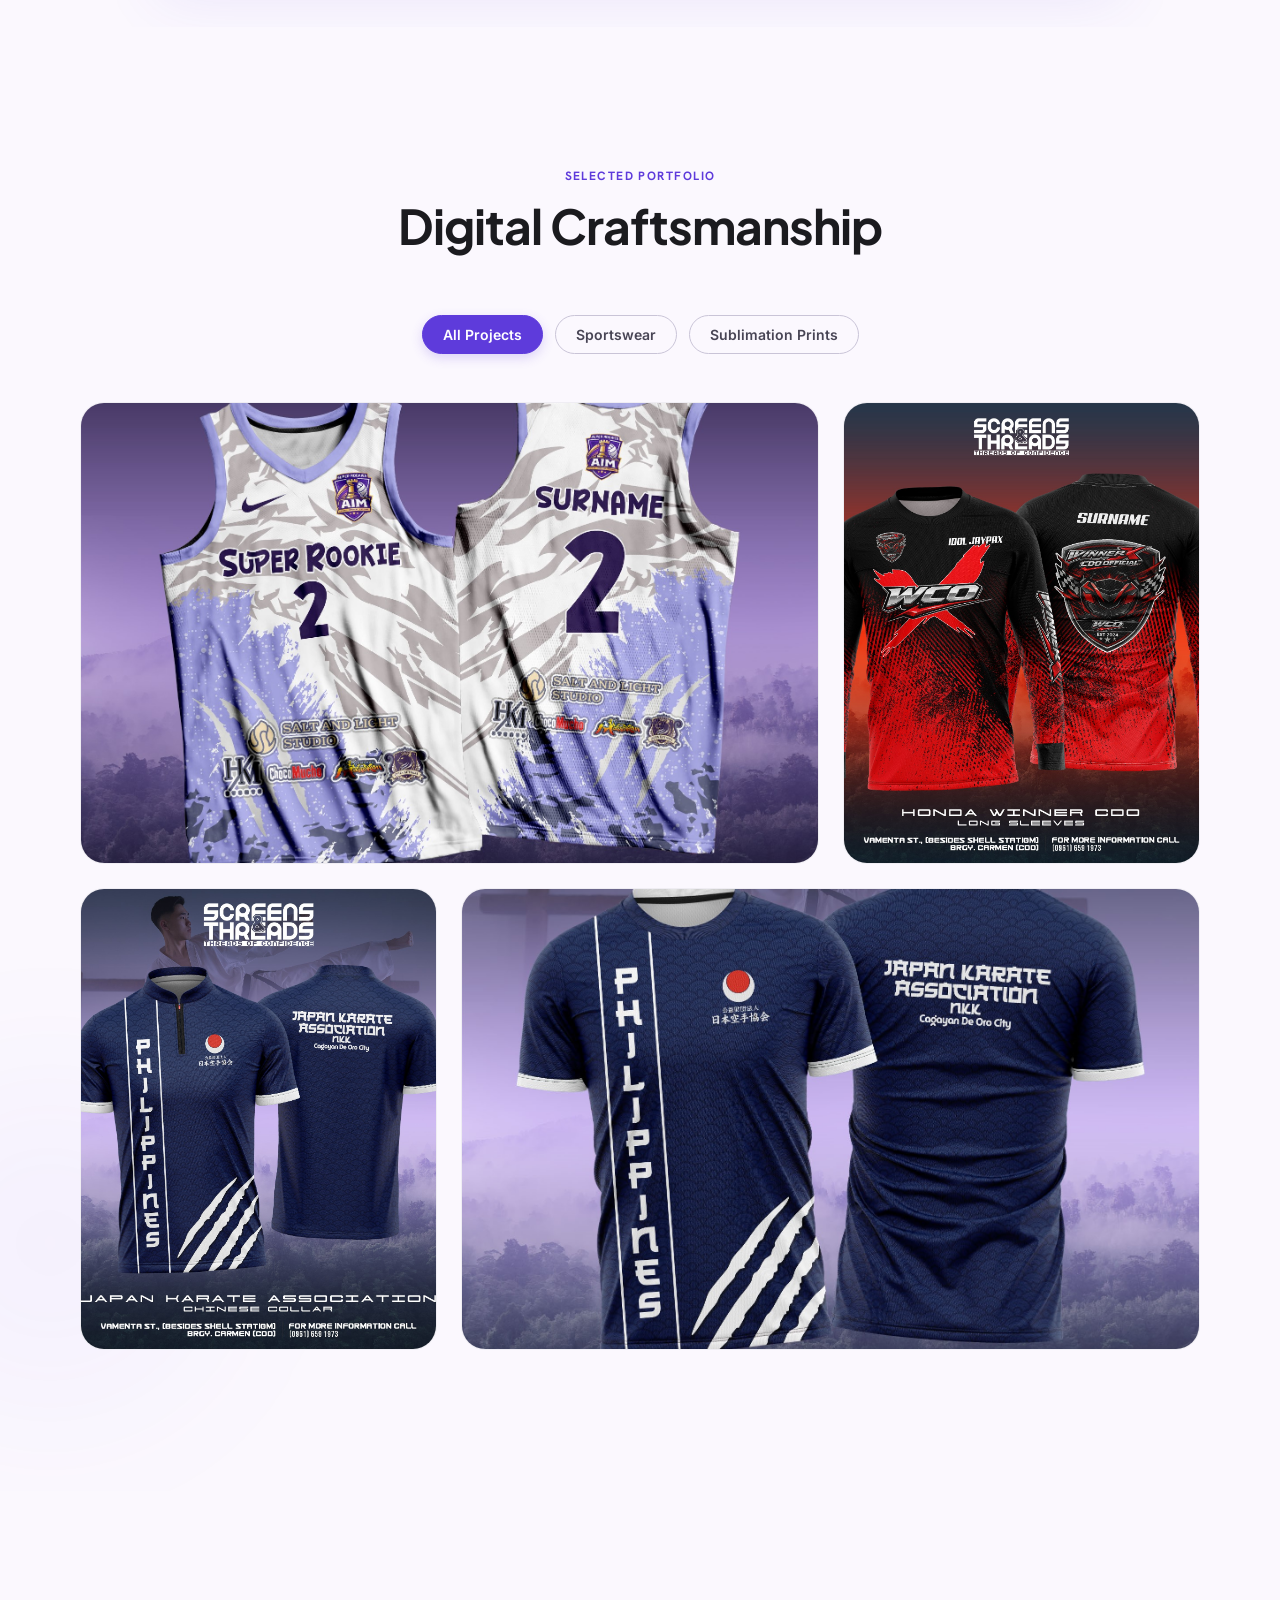
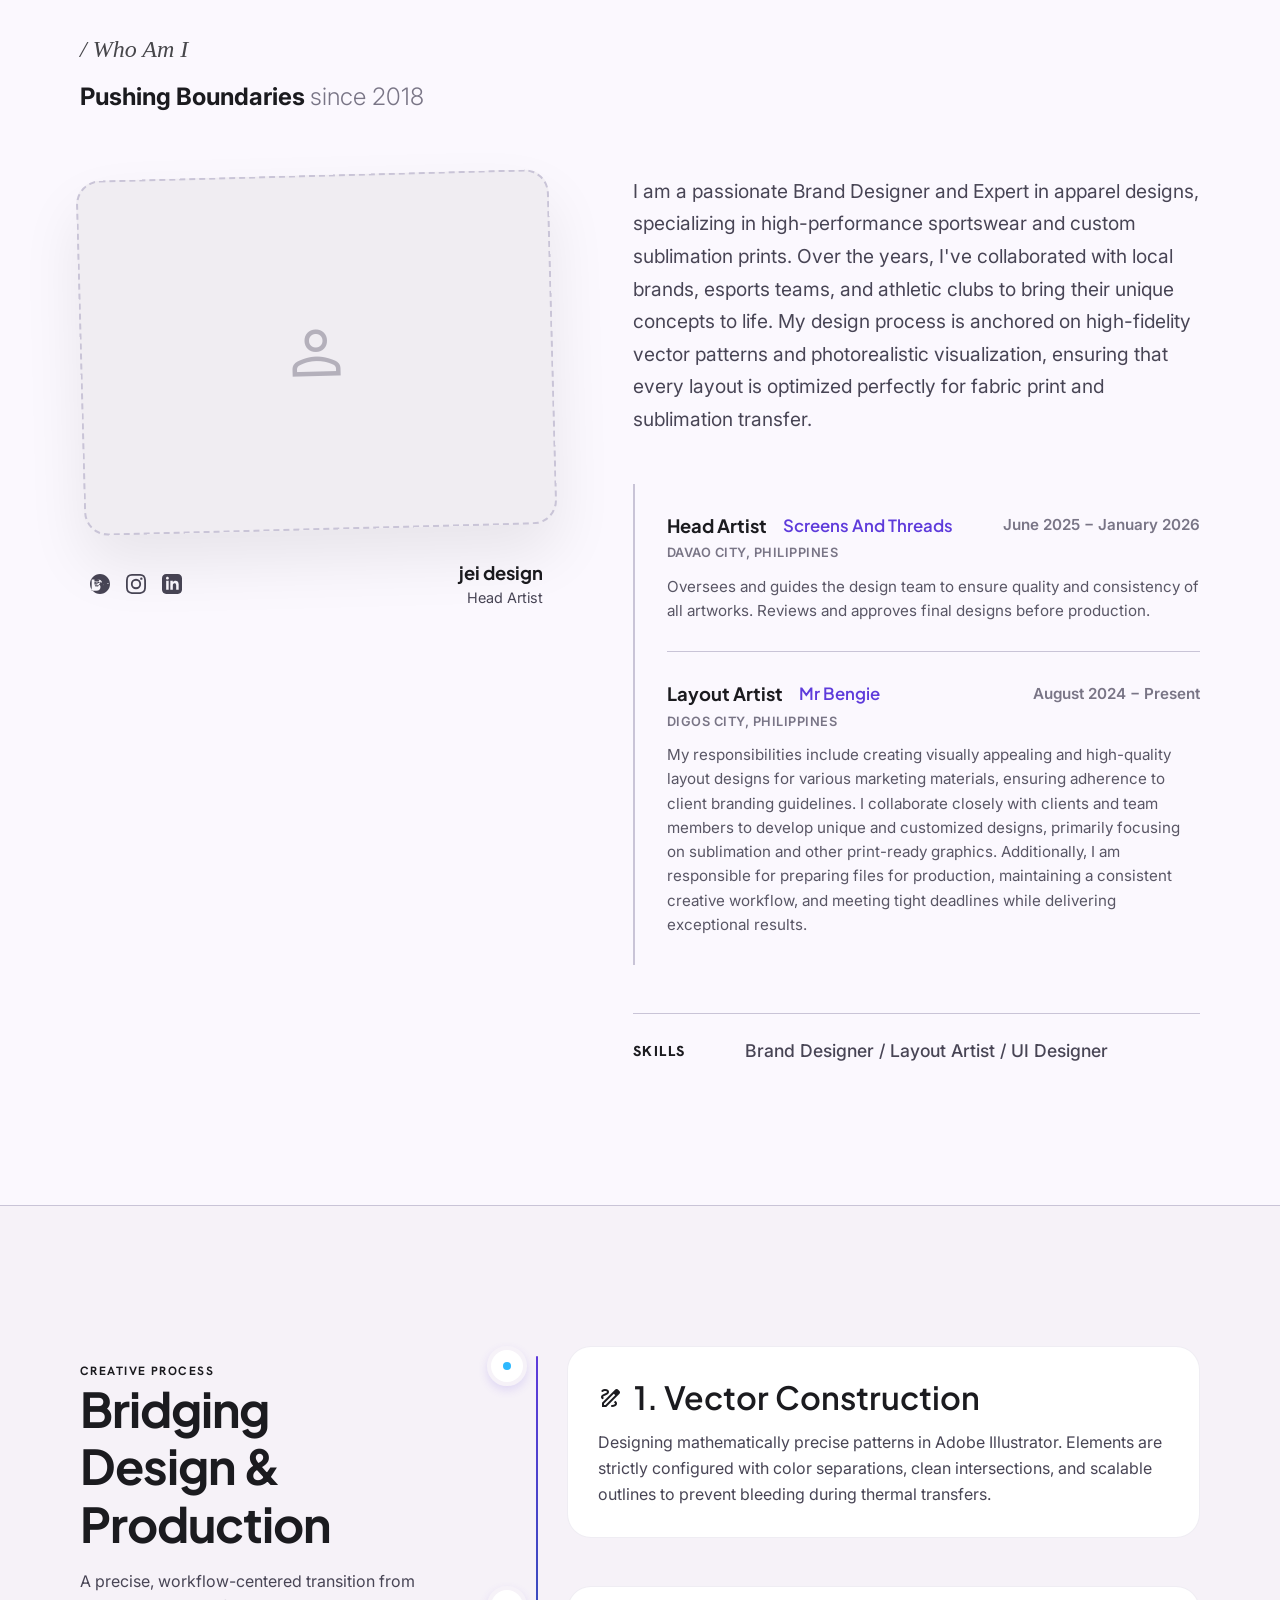
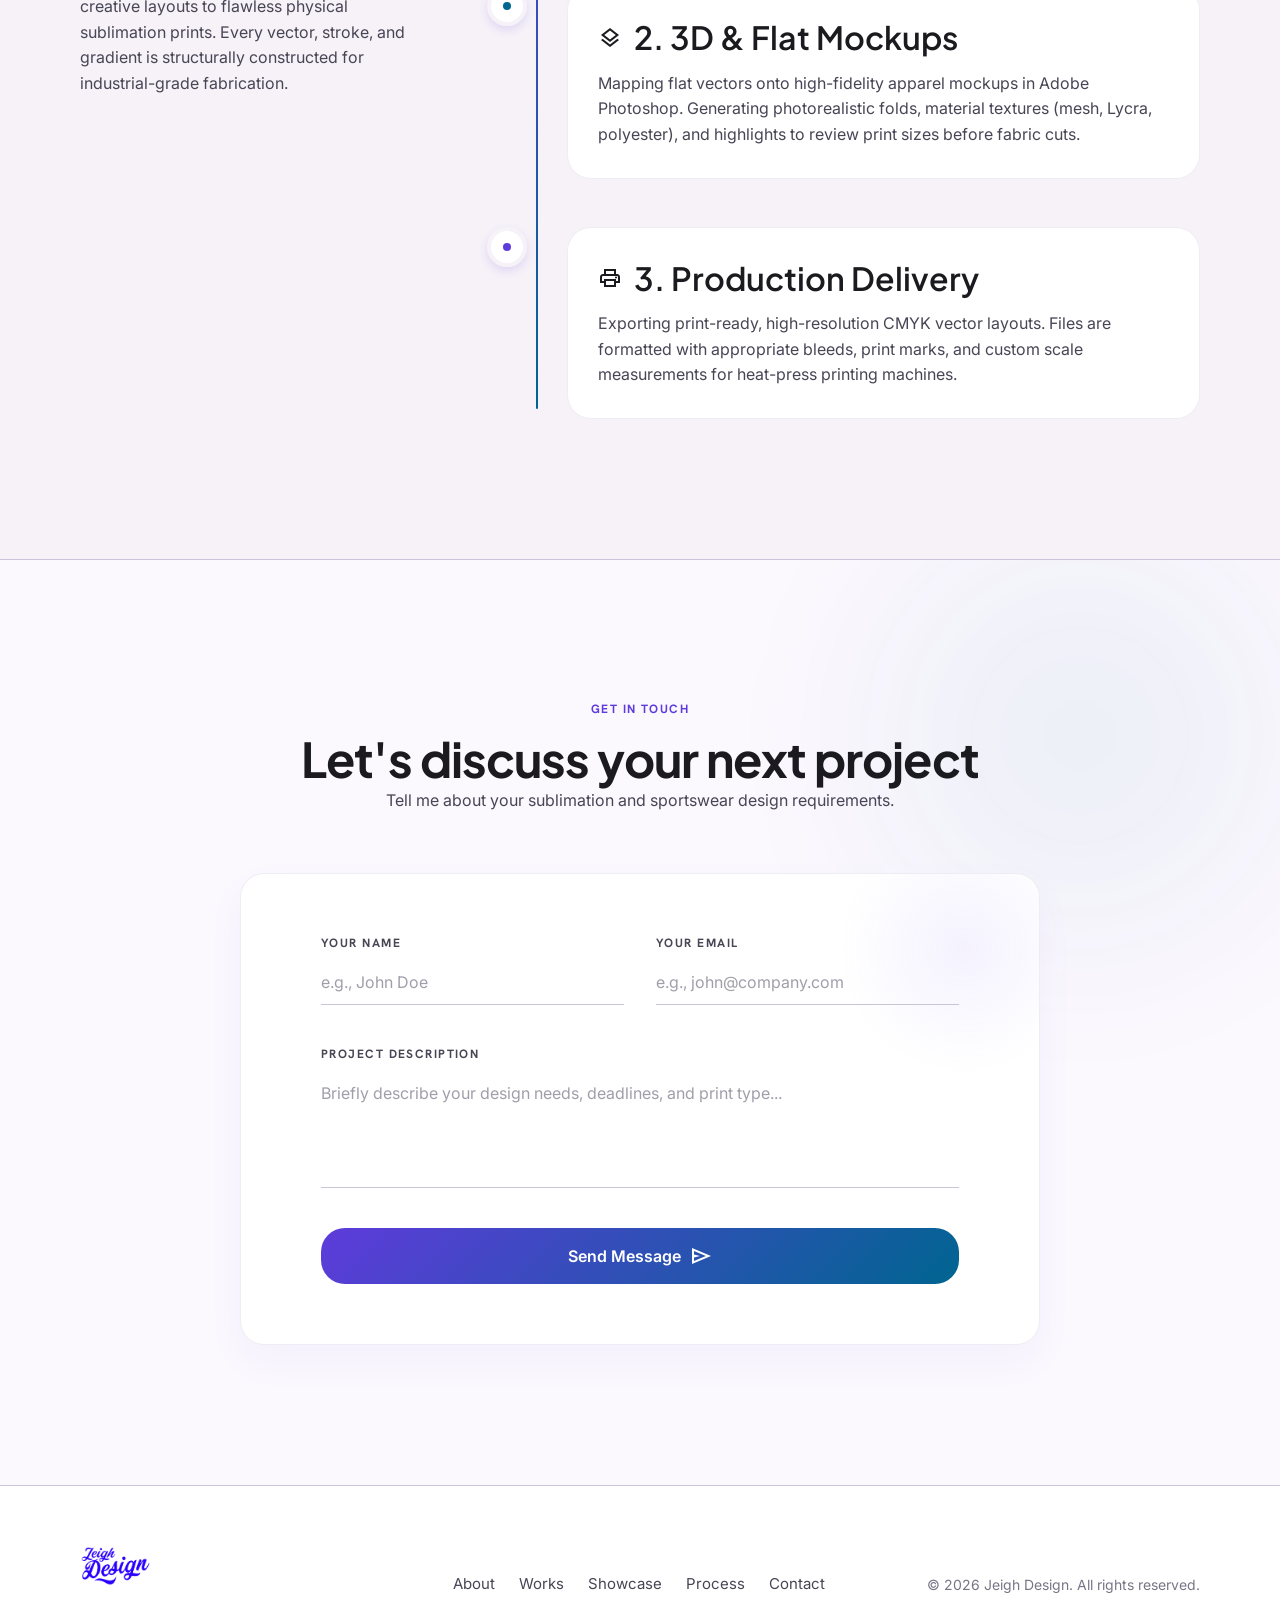
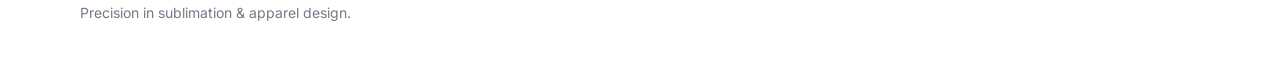
==== commit b9774116: "feat: Add interactive Dot Field background and Border Glow card tracing effects" ====
--- a/index.html
+++ b/index.html
@@ -77,6 +77,9 @@
   <div class="bg-blob blob-primary" id="blob-1"></div>
   <div class="bg-blob blob-secondary" id="blob-2"></div>
   <div class="bg-blob blob-tertiary" id="blob-3"></div>
+
+  <!-- Interactive Dot Field Background -->
+  <div id="dot-field-bg"></div>
 
   <!-- Main Content -->
   <main>
@@ -142,59 +145,71 @@
       <div class="bento-grid">
         
         <!-- Card 1 (Super Rookies Club - Large Card) -->
-        <div class="gallery-card bento-colspan-2 reveal" data-category="apparel">
-          <img src="New%20folder/JERSEY%20BASKETBALL/SUPER%20ROOKIES%20CLUB%20copy.jpeg" alt="Super Rookies Club Basketball Jersey Design" loading="lazy">
-          <div class="card-overlay">
-            <div class="card-overlay-content">
-              <div class="card-tags">
-                <span class="card-tag label-caps">Vector Art</span>
-                <span class="card-tag label-caps">Illustrator</span>
-                <span class="card-tag label-caps">Basketball</span>
-              </div>
-              <h3 class="headline-md card-title">Super Rookies Club Jersey</h3>
+        <div class="gallery-card border-glow bento-colspan-2 reveal" data-category="apparel">
+          <span class="edge-light"></span>
+          <div class="border-glow-inner">
+            <img src="New%20folder/JERSEY%20BASKETBALL/SUPER%20ROOKIES%20CLUB%20copy.jpeg" alt="Super Rookies Club Basketball Jersey Design" loading="lazy">
+            <div class="card-overlay">
+              <div class="card-overlay-content">
+                <div class="card-tags">
+                  <span class="card-tag label-caps">Vector Art</span>
+                  <span class="card-tag label-caps">Illustrator</span>
+                  <span class="card-tag label-caps">Basketball</span>
+                </div>
+                <h3 class="headline-md card-title">Super Rookies Club Jersey</h3>
+              </div>
             </div>
           </div>
         </div>
 
         <!-- Card 2 (Honda Track Sleeve) -->
-        <div class="gallery-card reveal" data-category="apparel">
-          <img src="New%20folder/LONG%20SLEEVES/HONDA%20copy.jpeg" alt="Honda Racing sublimated long sleeve jersey" loading="lazy">
-          <div class="card-overlay">
-            <div class="card-overlay-content">
-              <div class="card-tags">
-                <span class="card-tag label-caps">Sublimation</span>
-                <span class="card-tag label-caps">Long Sleeve</span>
-              </div>
-              <h3 class="headline-md card-title">Honda Track Jersey</h3>
+        <div class="gallery-card border-glow reveal" data-category="apparel">
+          <span class="edge-light"></span>
+          <div class="border-glow-inner">
+            <img src="New%20folder/LONG%20SLEEVES/HONDA%20copy.jpeg" alt="Honda Racing sublimated long sleeve jersey" loading="lazy">
+            <div class="card-overlay">
+              <div class="card-overlay-content">
+                <div class="card-tags">
+                  <span class="card-tag label-caps">Sublimation</span>
+                  <span class="card-tag label-caps">Long Sleeve</span>
+                </div>
+                <h3 class="headline-md card-title">Honda Track Jersey</h3>
+              </div>
             </div>
           </div>
         </div>
 
         <!-- Card 3 (Tokyo Dragon Polo) -->
-        <div class="gallery-card reveal" data-category="pattern">
-          <img src="New%20folder/POLO%20SHIRT/japan%20copy.jpeg" alt="Tokyo Dragon pattern sublimated polo shirt" loading="lazy">
-          <div class="card-overlay">
-            <div class="card-overlay-content">
-              <div class="card-tags">
-                <span class="card-tag label-caps">Pattern Design</span>
-                <span class="card-tag label-caps">Polo Shirt</span>
-              </div>
-              <h3 class="headline-md card-title">Tokyo Dragon Polo</h3>
+        <div class="gallery-card border-glow reveal" data-category="pattern">
+          <span class="edge-light"></span>
+          <div class="border-glow-inner">
+            <img src="New%20folder/POLO%20SHIRT/japan%20copy.jpeg" alt="Tokyo Dragon pattern sublimated polo shirt" loading="lazy">
+            <div class="card-overlay">
+              <div class="card-overlay-content">
+                <div class="card-tags">
+                  <span class="card-tag label-caps">Pattern Design</span>
+                  <span class="card-tag label-caps">Polo Shirt</span>
+                </div>
+                <h3 class="headline-md card-title">Tokyo Dragon Polo</h3>
+              </div>
             </div>
           </div>
         </div>
 
         <!-- Card 4 (Ukiyo-e Wave Tee - Large Card) -->
-        <div class="gallery-card bento-colspan-2 reveal" data-category="pattern">
-          <img src="New%20folder/TSHIRT/japan%20tshirt%20copy.jpeg" alt="Ukiyo-e Wave graphic tee mockup" loading="lazy">
-          <div class="card-overlay">
-            <div class="card-overlay-content">
-              <div class="card-tags">
-                <span class="card-tag label-caps">Photoshop Mockup</span>
-                <span class="card-tag label-caps">Vector Pattern</span>
-                <span class="card-tag label-caps">T-Shirt</span>
-              </div>
-              <h3 class="headline-md card-title">Ukiyo-e Wave Graphic Tee</h3>
+        <div class="gallery-card border-glow bento-colspan-2 reveal" data-category="pattern">
+          <span class="edge-light"></span>
+          <div class="border-glow-inner">
+            <img src="New%20folder/TSHIRT/japan%20tshirt%20copy.jpeg" alt="Ukiyo-e Wave graphic tee mockup" loading="lazy">
+            <div class="card-overlay">
+              <div class="card-overlay-content">
+                <div class="card-tags">
+                  <span class="card-tag label-caps">Photoshop Mockup</span>
+                  <span class="card-tag label-caps">Vector Pattern</span>
+                  <span class="card-tag label-caps">T-Shirt</span>
+                </div>
+                <h3 class="headline-md card-title">Ukiyo-e Wave Graphic Tee</h3>
+              </div>
             </div>
           </div>
         </div>
@@ -371,42 +386,44 @@
           <p class="body-md">Tell me about your sublimation and sportswear design requirements.</p>
         </div>
 
-        <div class="contact-card reveal">
-          <div class="contact-glow"></div>
-          
-          <form id="contact-form">
-            <div class="form-grid">
-              
-              <!-- Name Input -->
-              <div class="form-group">
-                <label for="contact-name" class="form-label label-caps">Your Name</label>
-                <input type="text" id="contact-name" class="form-input" placeholder="e.g., John Doe" required>
+        <div class="contact-card border-glow reveal">
+          <span class="edge-light"></span>
+          <div class="border-glow-inner">
+            <div class="contact-glow"></div>
+            
+            <form id="contact-form">
+              <div class="form-grid">
+                
+                <!-- Name Input -->
+                <div class="form-group">
+                  <label for="contact-name" class="form-label label-caps">Your Name</label>
+                  <input type="text" id="contact-name" class="form-input" placeholder="e.g., John Doe" required>
+                  <span class="form-input-line"></span>
+                </div>
+  
+                <!-- Email Input -->
+                <div class="form-group">
+                  <label for="contact-email" class="form-label label-caps">Your Email</label>
+                  <input type="email" id="contact-email" class="form-input" placeholder="e.g., john@company.com" required>
+                  <span class="form-input-line"></span>
+                </div>
+  
+              </div>
+  
+              <!-- Project Details Textarea -->
+              <div class="form-group" style="margin-bottom: 40px;">
+                <label for="contact-message" class="form-label label-caps">Project Description</label>
+                <textarea id="contact-message" class="form-input" rows="4" placeholder="Briefly describe your design needs, deadlines, and print type..." required style="resize: none;"></textarea>
                 <span class="form-input-line"></span>
               </div>
-
-              <!-- Email Input -->
-              <div class="form-group">
-                <label for="contact-email" class="form-label label-caps">Your Email</label>
-                <input type="email" id="contact-email" class="form-input" placeholder="e.g., john@company.com" required>
-                <span class="form-input-line"></span>
-              </div>
-
-            </div>
-
-            <!-- Project Details Textarea -->
-            <div class="form-group" style="margin-bottom: 40px;">
-              <label for="contact-message" class="form-label label-caps">Project Description</label>
-              <textarea id="contact-message" class="form-input" rows="4" placeholder="Briefly describe your design needs, deadlines, and print type..." required style="resize: none;"></textarea>
-              <span class="form-input-line"></span>
-            </div>
-
-            <!-- Submit Button -->
-            <button type="submit" class="btn btn-primary form-btn" id="contact-submit-btn">
-              Send Message
-              <span class="material-symbols-outlined">send</span>
-            </button>
-          </form>
-
+  
+              <!-- Submit Button -->
+              <button type="submit" class="btn btn-primary form-btn" id="contact-submit-btn">
+                Send Message
+                <span class="material-symbols-outlined">send</span>
+              </button>
+            </form>
+          </div>
         </div>
 
       </div>
@@ -450,6 +467,8 @@
   </div>
 
   <!-- JavaScript -->
+  <script src="borderglow.js"></script>
+  <script src="dotfield.js"></script>
   <script src="app.js"></script>
 </body>
 </html>
--- a/style.css
+++ b/style.css
@@ -251,6 +251,17 @@
   left: -200px;
 }
 
+/* Interactive Dot Field Background */
+#dot-field-bg {
+  position: fixed;
+  inset: 0;
+  width: 100vw;
+  height: 100vh;
+  z-index: -2;
+  pointer-events: none;
+  overflow: hidden;
+}
+
 /* Glassmorphism containers */
 .glass-container {
   background-color: var(--color-glass-bg);
@@ -1571,3 +1582,245 @@
 .reveal-delay-3 {
   transition-delay: 0.45s;
 }
+
+/* ============================================================ */
+/* BORDER GLOW INTERACTIVE STYLES                                */
+/* ============================================================ */
+
+.border-glow {
+  --edge-proximity: 0;
+  --cursor-angle: 45deg;
+  --edge-sensitivity: 30;
+  --color-sensitivity: calc(var(--edge-sensitivity) + 20);
+  --border-radius: var(--rounded-xl);
+  --glow-padding: 30px;
+  --cone-spread: 25;
+  --fill-opacity: 0.25;
+  --card-bg: var(--color-card-bg);
+
+  /* Adaptive gradients using site design system colors */
+  --color-1: var(--color-primary);
+  --color-2: var(--color-secondary);
+  --color-3: var(--color-primary-fixed-dim, #cabeff);
+
+  --gradient-one: radial-gradient(at 80% 55%, var(--color-1) 0px, transparent 50%);
+  --gradient-two: radial-gradient(at 69% 34%, var(--color-2) 0px, transparent 50%);
+  --gradient-three: radial-gradient(at 8% 6%, var(--color-3) 0px, transparent 50%);
+  --gradient-four: radial-gradient(at 41% 38%, var(--color-1) 0px, transparent 50%);
+  --gradient-five: radial-gradient(at 86% 85%, var(--color-2) 0px, transparent 50%);
+  --gradient-six: radial-gradient(at 82% 18%, var(--color-3) 0px, transparent 50%);
+  --gradient-seven: radial-gradient(at 51% 4%, var(--color-1) 0px, transparent 50%);
+  --gradient-base: linear-gradient(var(--color-1) 0 100%);
+
+  /* Default glow color (purple) */
+  --glow-color-hsl: 258, 67%, 55%;
+  --glow-color: hsl(var(--glow-color-hsl) / 100%);
+  --glow-color-60: hsl(var(--glow-color-hsl) / 60%);
+  --glow-color-50: hsl(var(--glow-color-hsl) / 50%);
+  --glow-color-40: hsl(var(--glow-color-hsl) / 40%);
+  --glow-color-30: hsl(var(--glow-color-hsl) / 30%);
+  --glow-color-20: hsl(var(--glow-color-hsl) / 20%);
+  --glow-color-10: hsl(var(--glow-color-hsl) / 10%);
+
+  position: relative;
+  border-radius: var(--border-radius);
+  isolation: isolate;
+  transform: translate3d(0, 0, 0.01px);
+  display: grid;
+  background: var(--card-bg);
+  overflow: visible !important; /* Allow the glow to spill out */
+  transition: transform var(--transition-medium), box-shadow var(--transition-medium);
+}
+
+[data-theme="dark"] .border-glow {
+  --glow-color-hsl: 258, 100%, 78%;
+}
+
+.border-glow::before,
+.border-glow::after,
+.border-glow > .edge-light {
+  content: "";
+  position: absolute;
+  inset: 0;
+  border-radius: inherit;
+  transition: opacity 0.25s ease-out;
+  z-index: -1;
+}
+
+.border-glow:not(:hover):not(.sweep-active)::before,
+.border-glow:not(:hover):not(.sweep-active)::after,
+.border-glow:not(:hover):not(.sweep-active) > .edge-light {
+  opacity: 0;
+  transition: opacity 0.75s ease-in-out;
+}
+
+/* Colored mesh-gradient border outline */
+.border-glow::before {
+  border: 1px solid transparent;
+  background:
+    linear-gradient(var(--card-bg) 0 100%) padding-box,
+    linear-gradient(rgb(255 255 255 / 0%) 0% 100%) border-box,
+    var(--gradient-one) border-box,
+    var(--gradient-two) border-box,
+    var(--gradient-three) border-box,
+    var(--gradient-four) border-box,
+    var(--gradient-five) border-box,
+    var(--gradient-six) border-box,
+    var(--gradient-seven) border-box,
+    var(--gradient-base) border-box;
+
+  opacity: calc((var(--edge-proximity) - var(--color-sensitivity)) / (100 - var(--color-sensitivity)));
+
+  mask-image:
+    conic-gradient(
+      from var(--cursor-angle) at center,
+      black calc(var(--cone-spread) * 1%),
+      transparent calc((var(--cone-spread) + 15) * 1%),
+      transparent calc((100 - var(--cone-spread) - 15) * 1%),
+      black calc((100 - var(--cone-spread)) * 1%
+    ));
+  -webkit-mask-image:
+    conic-gradient(
+      from var(--cursor-angle) at center,
+      black calc(var(--cone-spread) * 1%),
+      transparent calc((var(--cone-spread) + 15) * 1%),
+      transparent calc((100 - var(--cone-spread) - 15) * 1%),
+      black calc((100 - var(--cone-spread)) * 1%
+    ));
+}
+
+/* Colored mesh-gradient background overlay near edges */
+.border-glow::after {
+  border: 1px solid transparent;
+  background:
+    var(--gradient-one) padding-box,
+    var(--gradient-two) padding-box,
+    var(--gradient-three) padding-box,
+    var(--gradient-four) padding-box,
+    var(--gradient-five) padding-box,
+    var(--gradient-six) padding-box,
+    var(--gradient-seven) padding-box,
+    var(--gradient-base) padding-box;
+
+  mask-image:
+    linear-gradient(to bottom, black, black),
+    radial-gradient(ellipse at 50% 50%, black 40%, transparent 65%),
+    radial-gradient(ellipse at 66% 66%, black 5%, transparent 40%),
+    radial-gradient(ellipse at 33% 33%, black 5%, transparent 40%),
+    radial-gradient(ellipse at 66% 33%, black 5%, transparent 40%),
+    radial-gradient(ellipse at 33% 66%, black 5%, transparent 40%),
+    conic-gradient(from var(--cursor-angle) at center, transparent 5%, black 15%, black 85%, transparent 95%);
+  -webkit-mask-image:
+    linear-gradient(to bottom, black, black),
+    radial-gradient(ellipse at 50% 50%, black 40%, transparent 65%),
+    radial-gradient(ellipse at 66% 66%, black 5%, transparent 40%),
+    radial-gradient(ellipse at 33% 33%, black 5%, transparent 40%),
+    radial-gradient(ellipse at 66% 33%, black 5%, transparent 40%),
+    radial-gradient(ellipse at 33% 66%, black 5%, transparent 40%),
+    conic-gradient(from var(--cursor-angle) at center, transparent 5%, black 15%, black 85%, transparent 95%);
+
+  mask-composite: subtract, add, add, add, add, add;
+  -webkit-mask-composite: source-out, destination-over, destination-over, destination-over, destination-over, destination-over;
+  opacity: calc(var(--fill-opacity, 0.25) * (var(--edge-proximity) - var(--color-sensitivity)) / (100 - var(--color-sensitivity)));
+  mix-blend-mode: soft-light;
+}
+
+/* Outer glow trail */
+.border-glow > .edge-light {
+  inset: calc(var(--glow-padding) * -1);
+  pointer-events: none;
+  z-index: 1;
+
+  mask-image:
+    conic-gradient(
+      from var(--cursor-angle) at center, black 2.5%, transparent 10%, transparent 90%, black 97.5%
+    );
+  -webkit-mask-image:
+    conic-gradient(
+      from var(--cursor-angle) at center, black 2.5%, transparent 10%, transparent 90%, black 97.5%
+    );
+
+  opacity: calc((var(--edge-proximity) - var(--edge-sensitivity)) / (100 - var(--edge-sensitivity)));
+  mix-blend-mode: plus-lighter;
+}
+
+.border-glow > .edge-light::before {
+  content: "";
+  position: absolute;
+  inset: var(--glow-padding);
+  border-radius: inherit;
+  box-shadow:
+    inset 0 0 0 1px var(--glow-color),
+    inset 0 0 1px 0 var(--glow-color-60),
+    inset 0 0 3px 0 var(--glow-color-50),
+    inset 0 0 6px 0 var(--glow-color-40),
+    inset 0 0 15px 0 var(--glow-color-30),
+    inset 0 0 25px 2px var(--glow-color-20),
+    inset 0 0 50px 2px var(--glow-color-10),
+    0 0 1px 0 var(--glow-color-60),
+    0 0 3px 0 var(--glow-color-50),
+    0 0 6px 0 var(--glow-color-40),
+    0 0 15px 0 var(--glow-color-30),
+    0 0 25px 2px var(--glow-color-20),
+    0 0 50px 2px var(--glow-color-10);
+}
+
+.border-glow-inner {
+  display: flex;
+  flex-direction: column;
+  position: relative;
+  overflow: hidden;
+  z-index: 1;
+  border-radius: calc(var(--border-radius) - 1px);
+  width: 100%;
+  height: 100%;
+}
+
+/* ============================================================ */
+/* OVERRIDES FOR EXISTING CONTAINERS TO MERGE WITH BORDER GLOW  */
+/* ============================================================ */
+
+/* Gallery Bento Cards Overrides */
+.gallery-card.border-glow {
+  box-shadow: none !important;
+  aspect-ratio: auto !important;
+  background: var(--color-card-bg) !important;
+  border: 1px solid var(--color-card-border) !important;
+}
+
+.gallery-card.border-glow > .border-glow-inner {
+  aspect-ratio: 4/5;
+  background: transparent !important;
+  border: none !important;
+  box-shadow: none !important;
+  overflow: hidden;
+}
+
+@media (min-width: 768px) {
+  .gallery-card.border-glow.bento-colspan-2 > .border-glow-inner {
+    aspect-ratio: 8/5;
+  }
+}
+
+/* Contact Card Overrides */
+.contact-card.border-glow {
+  padding: 0 !important;
+  background: var(--color-card-bg) !important;
+  border: 1px solid var(--color-card-border) !important;
+  box-shadow: 0 16px 40px rgba(94, 59, 219, 0.04) !important;
+  overflow: visible !important;
+}
+
+.contact-card.border-glow > .border-glow-inner {
+  padding: 40px 24px;
+  background: transparent !important;
+  border: none !important;
+  box-shadow: none !important;
+}
+
+@media (min-width: 768px) {
+  .contact-card.border-glow > .border-glow-inner {
+    padding: 60px 80px;
+  }
+}
+
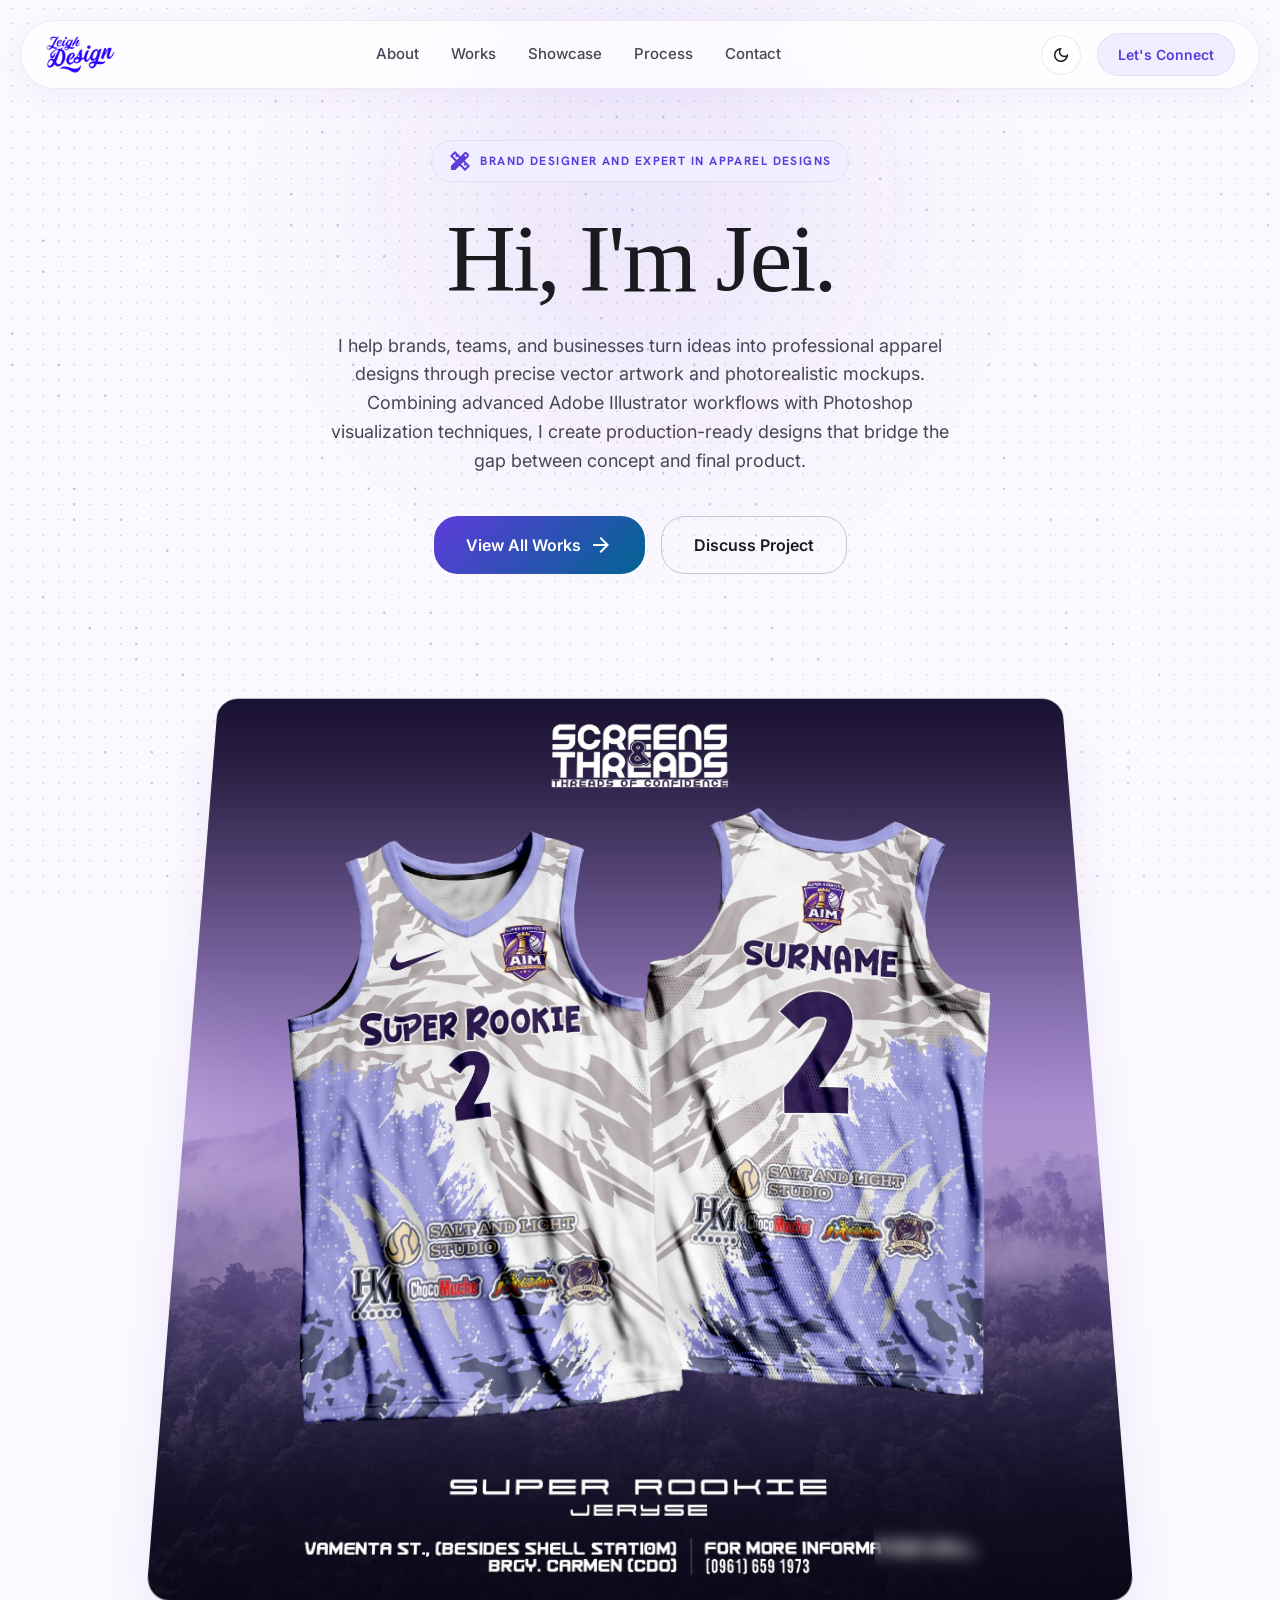
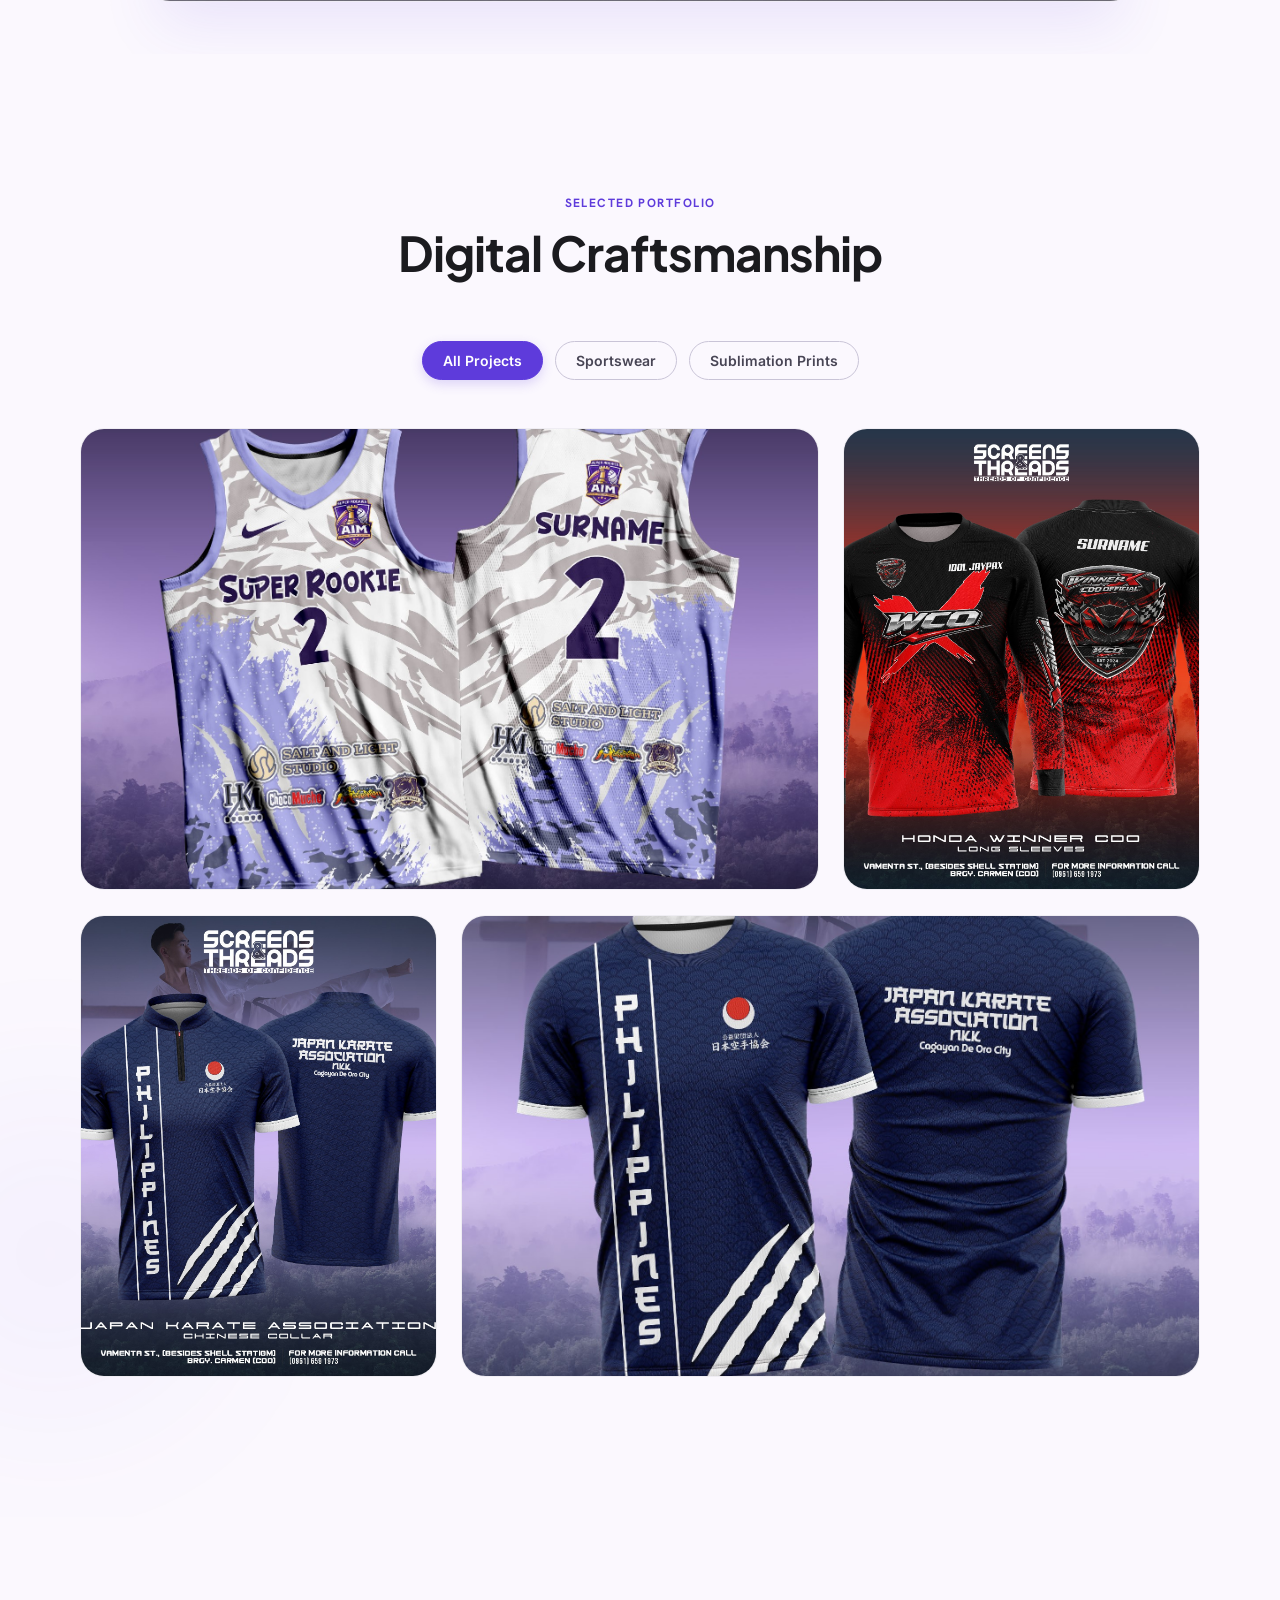
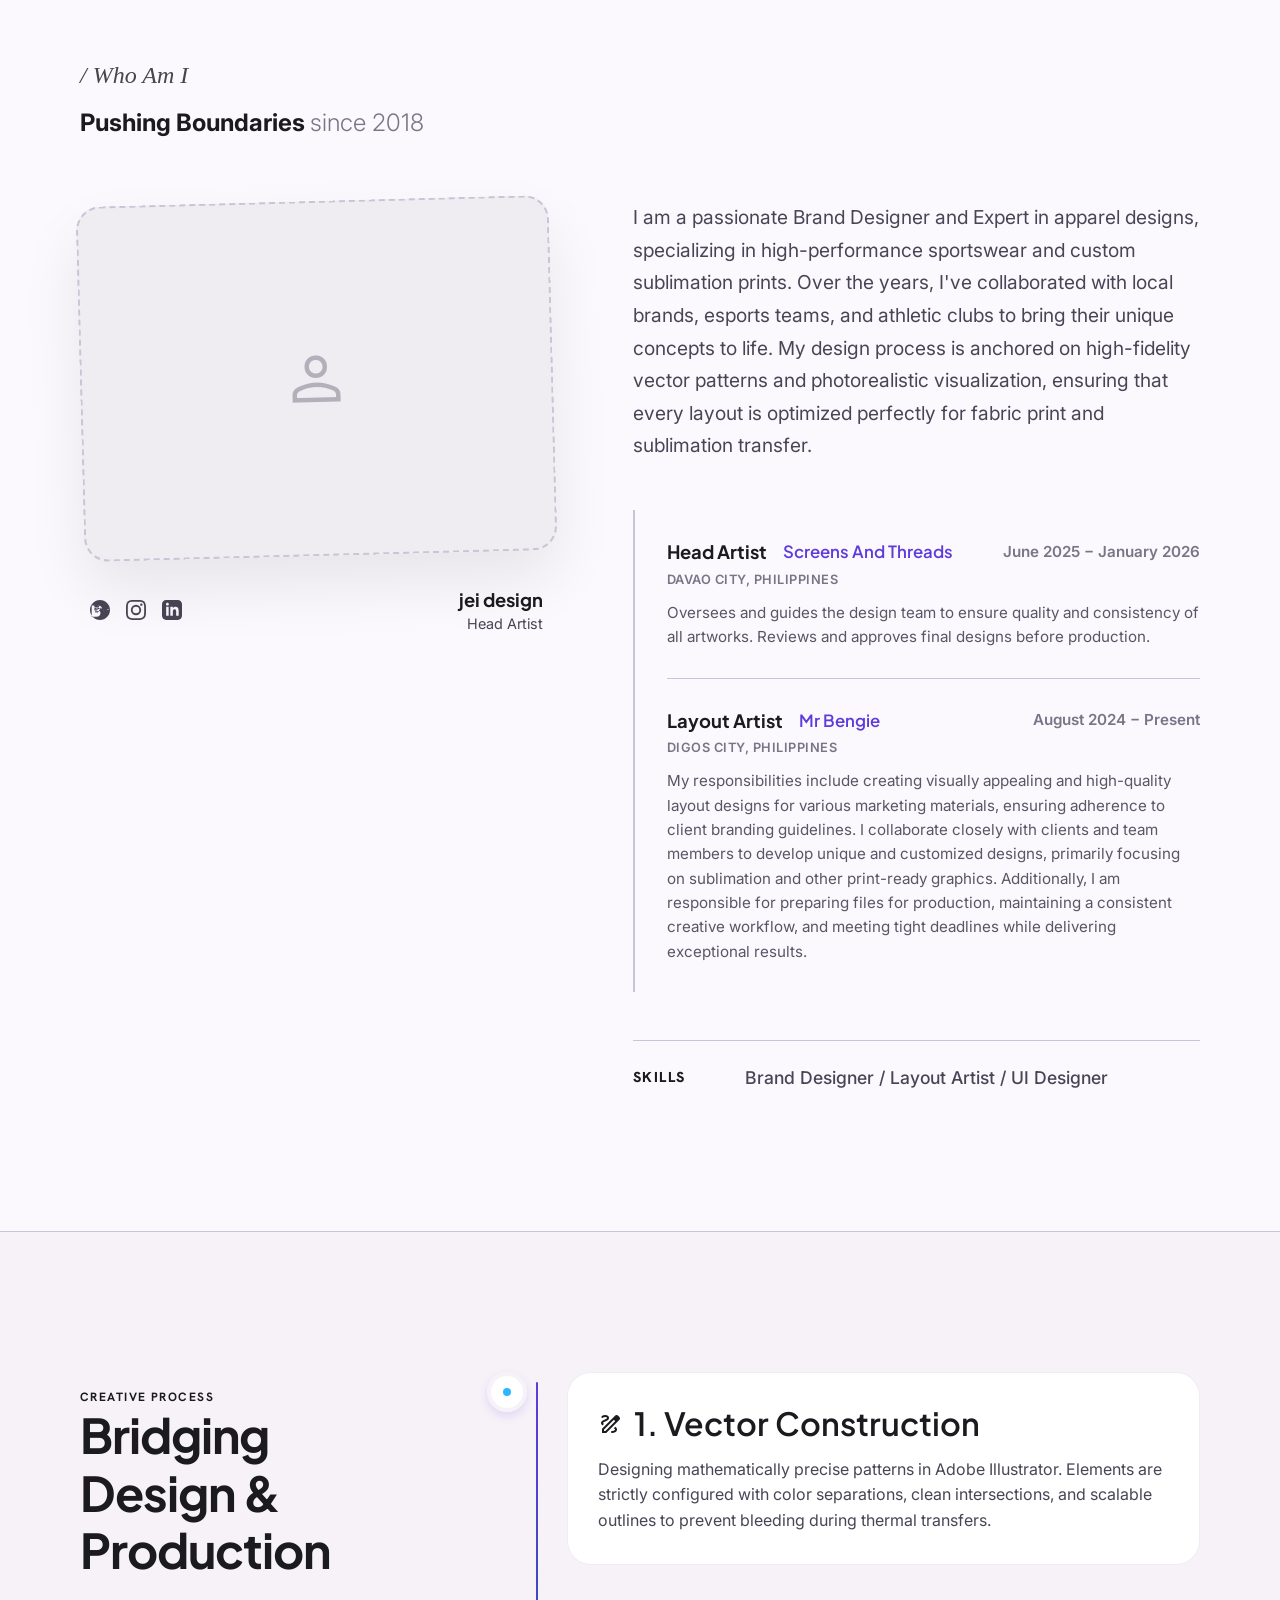
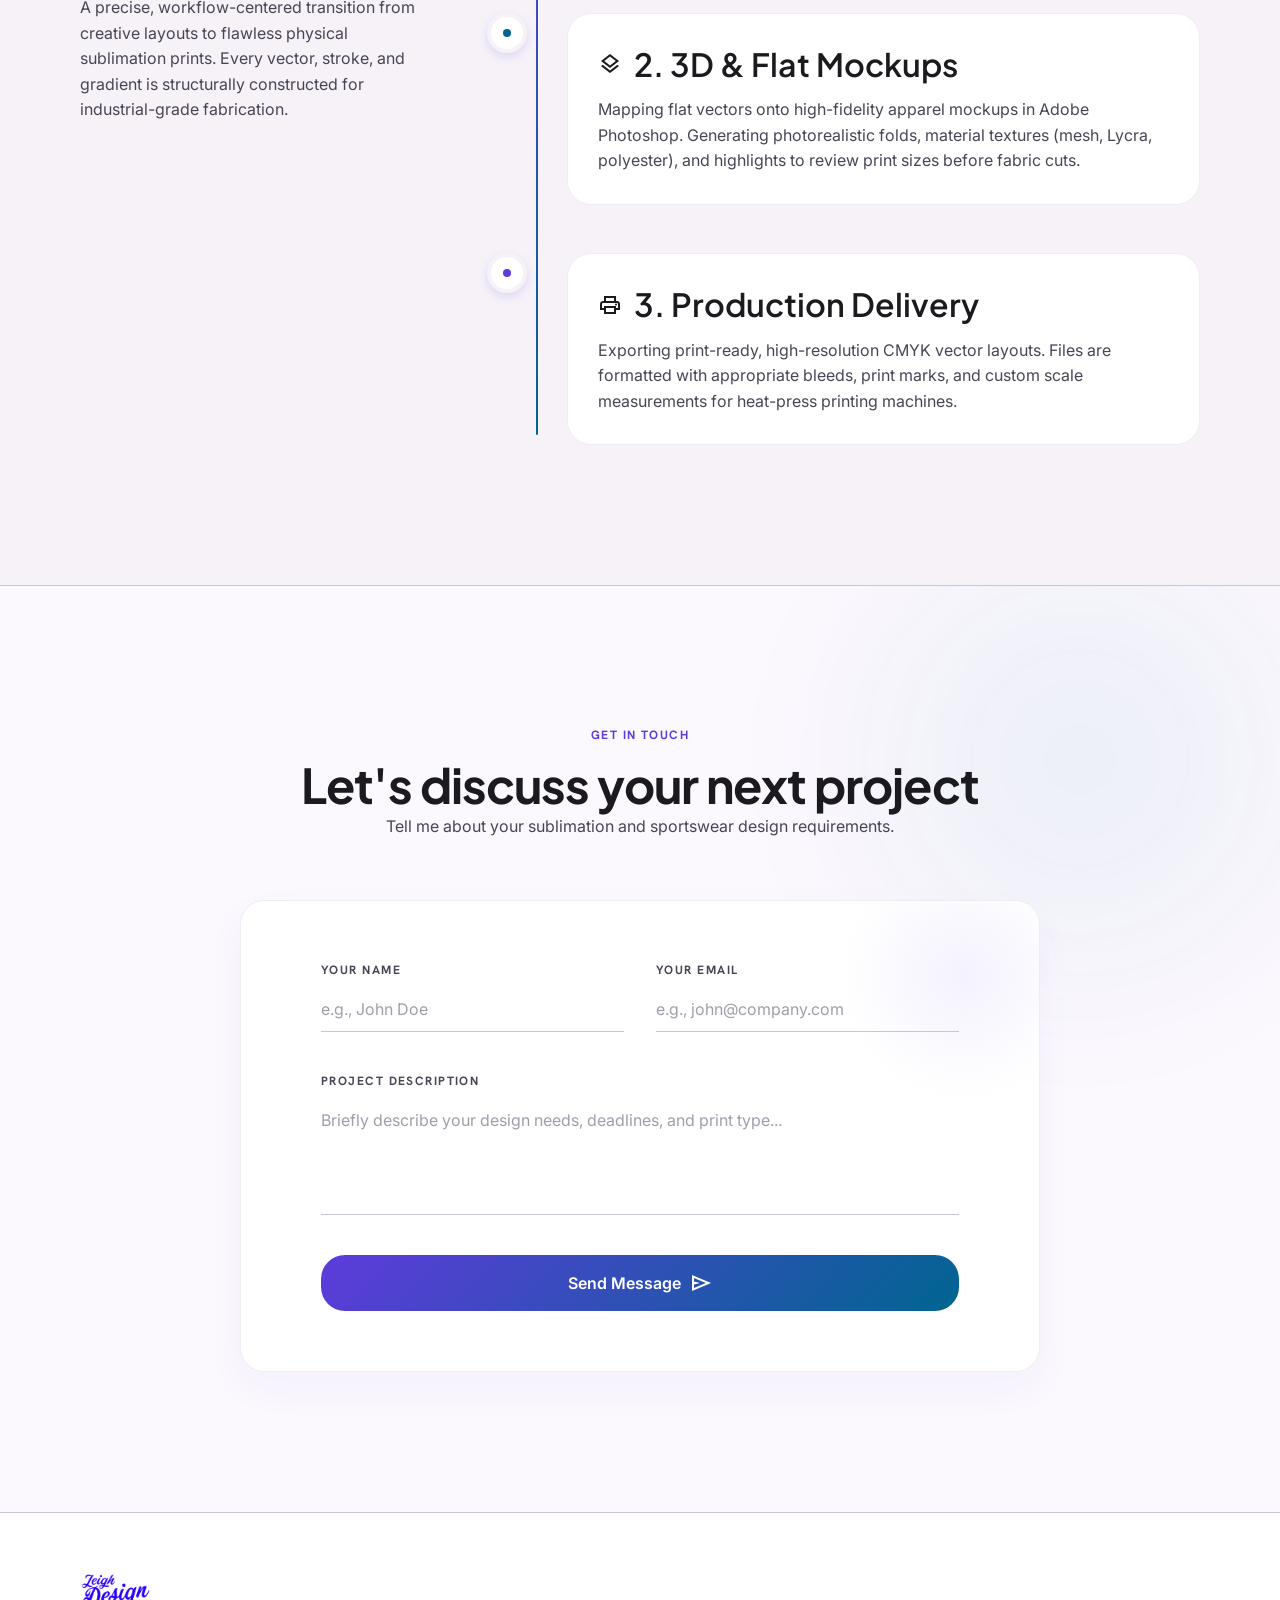
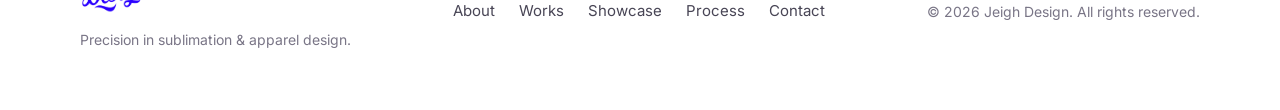
==== commit a00ffbfc: "feat: implement interactive text pressure variable font animation for hero title" ====
--- a/index.html
+++ b/index.html
@@ -93,7 +93,7 @@
         </div>
       </div>
       
-      <h1 class="display-lg hero-title reveal reveal-delay-1">
+      <h1 class="display-lg hero-title text-pressure reveal reveal-delay-1" id="hero-title-pressure">
         Hi, I'm Jei.
       </h1>
       
@@ -469,6 +469,7 @@
   <!-- JavaScript -->
   <script src="borderglow.js"></script>
   <script src="dotfield.js"></script>
+  <script src="textpressure.js"></script>
   <script src="app.js"></script>
 </body>
 </html>
--- a/style.css
+++ b/style.css
@@ -7,6 +7,15 @@
 
 /* --- Google Fonts --- */
 @import url('https://fonts.googleapis.com/css2?family=Hanken+Grotesk:wght@600;700&family=Inter:wght@400;500;600&family=Plus+Jakarta+Sans:wght@500;600;700;800&display=swap');
+
+/* --- Variable Fonts --- */
+@font-face {
+  font-family: 'Compressa VF';
+  src: url('https://res.cloudinary.com/dr6lvwubh/raw/upload/v1529908256/CompressaPRO-GX.woff2') format('woff2');
+  font-style: normal;
+  font-weight: 100 900;
+  font-display: swap;
+}
 
 /* --- Custom Variables & Tokens --- */
 :root {
@@ -1824,3 +1833,22 @@
   }
 }
 
+/* Text Pressure Animation Styles */
+.text-pressure {
+  font-family: 'Compressa VF', var(--font-display), sans-serif;
+  font-weight: 100;
+  display: inline-flex;
+  justify-content: center;
+  align-items: center;
+  gap: 0.01em;
+  user-select: none;
+  white-space: nowrap;
+}
+
+.text-pressure span {
+  display: inline-block;
+  font-family: inherit;
+  font-weight: inherit;
+  transition: opacity 0.2s ease;
+}
+
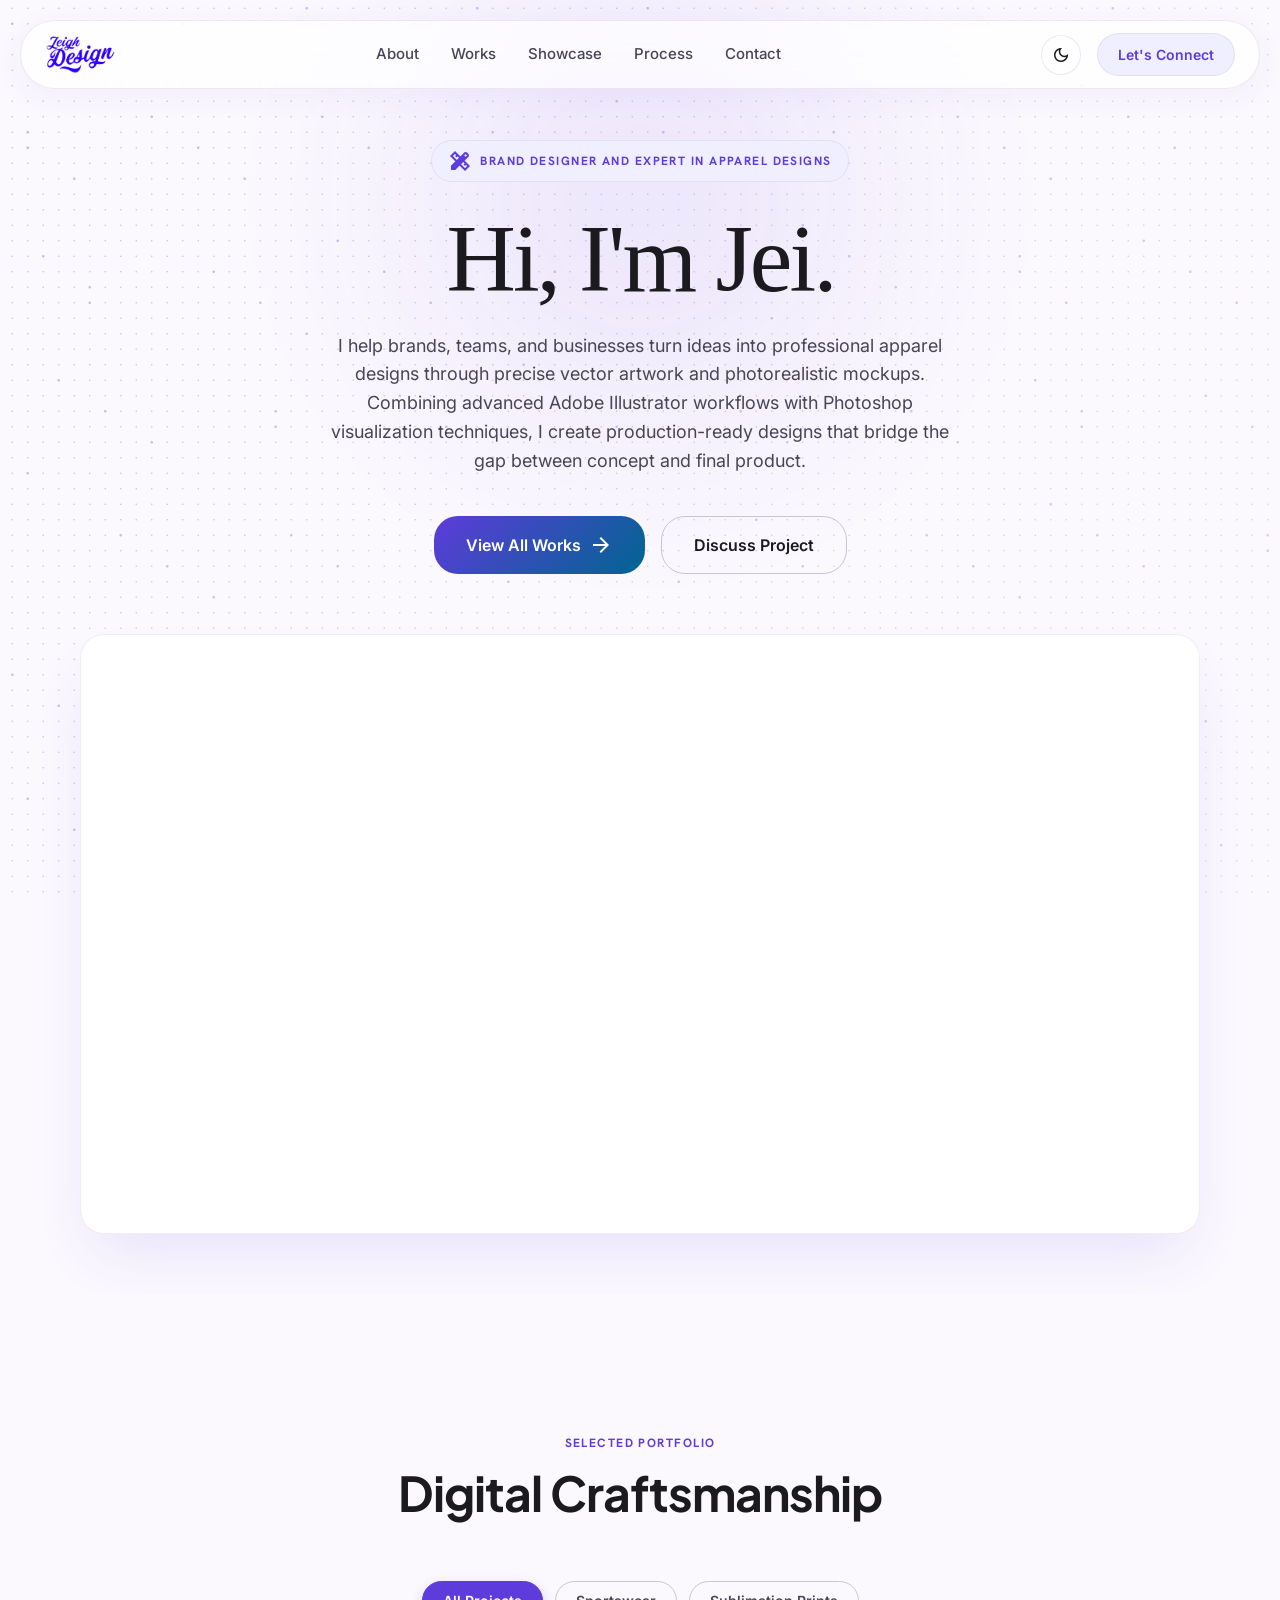
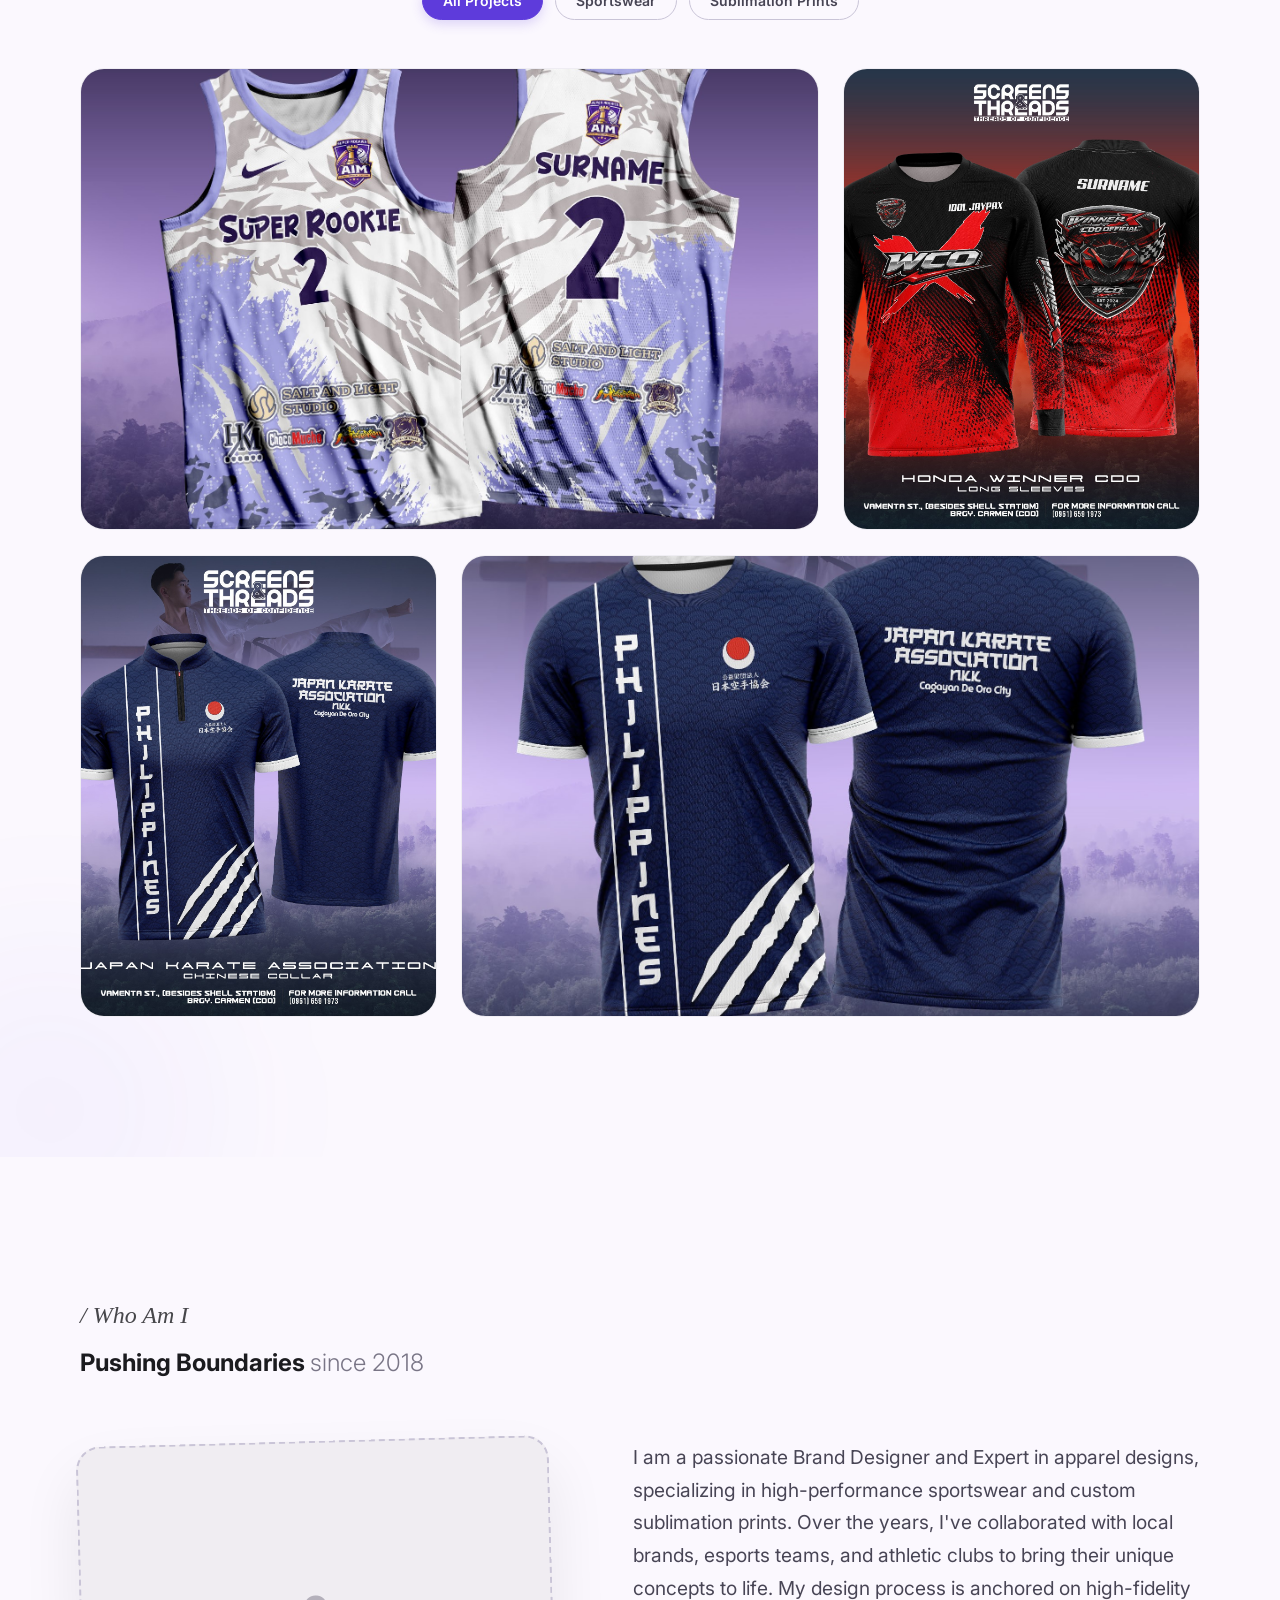
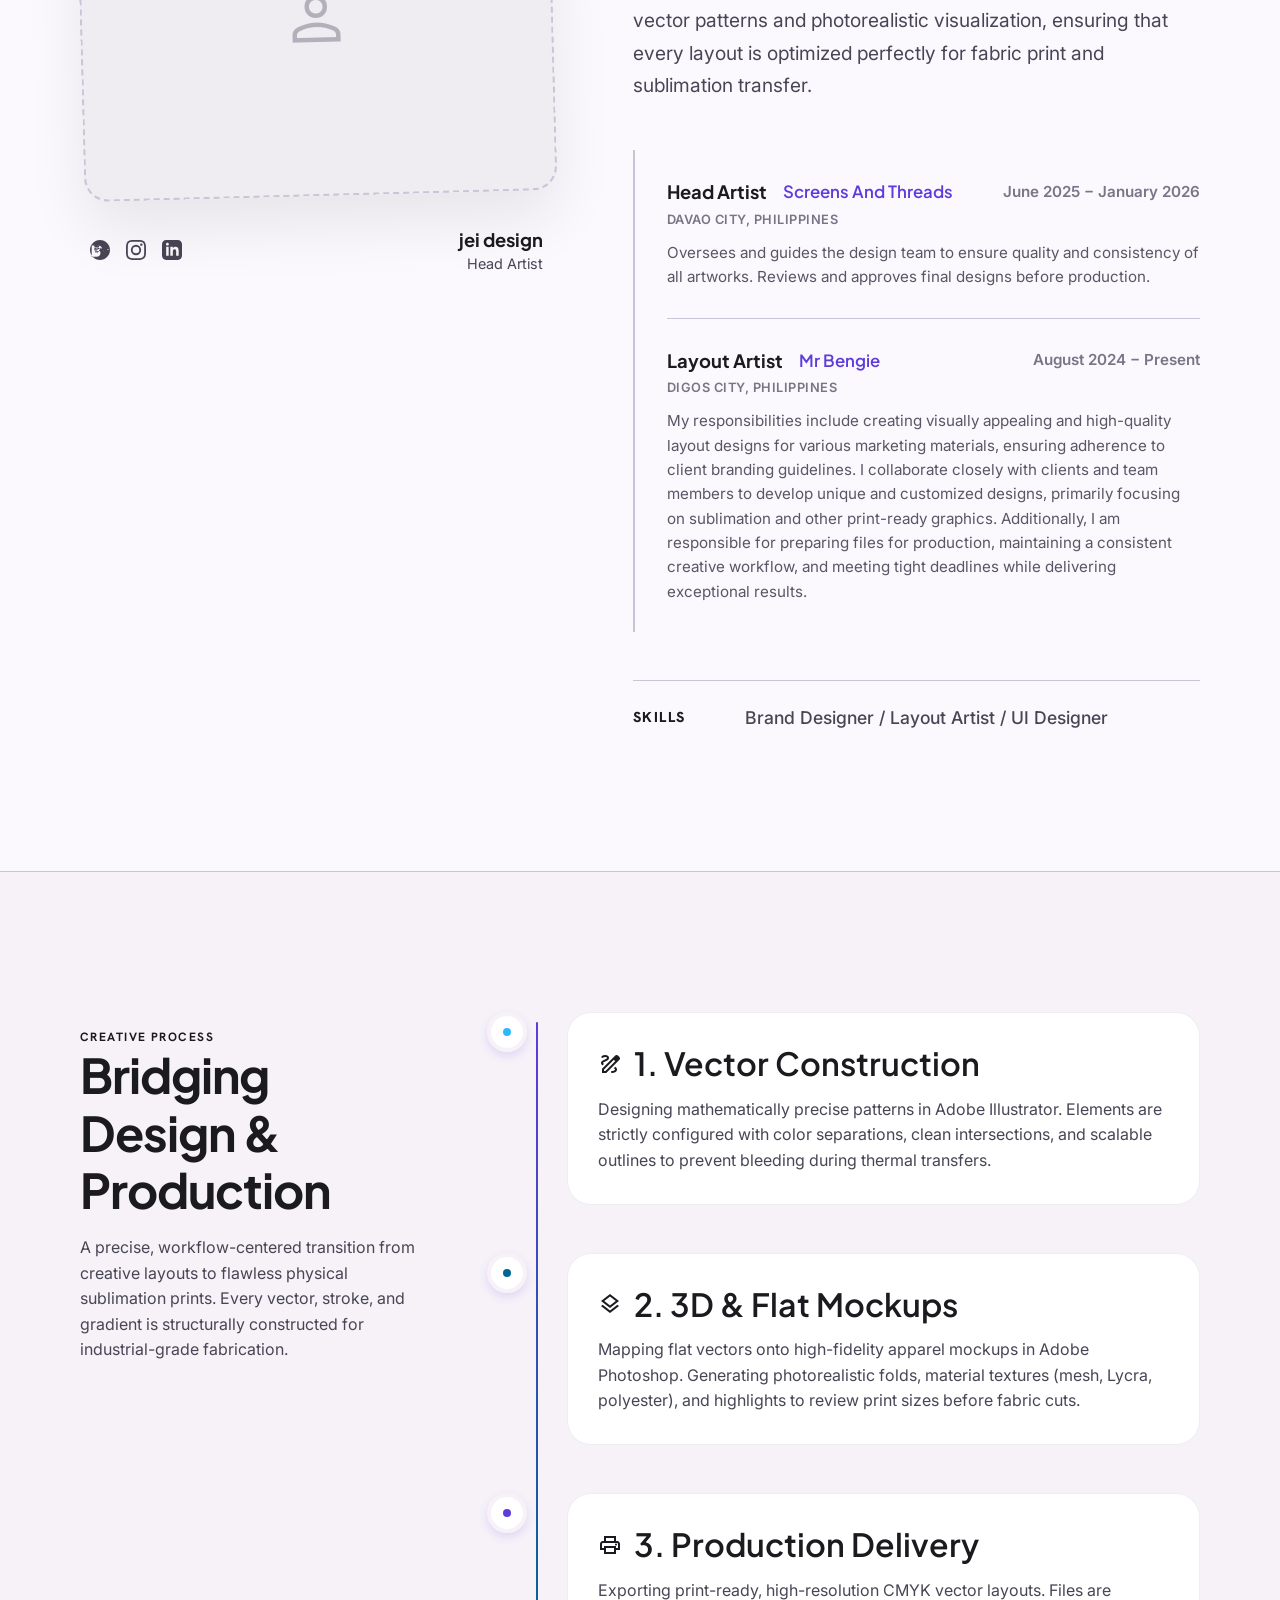
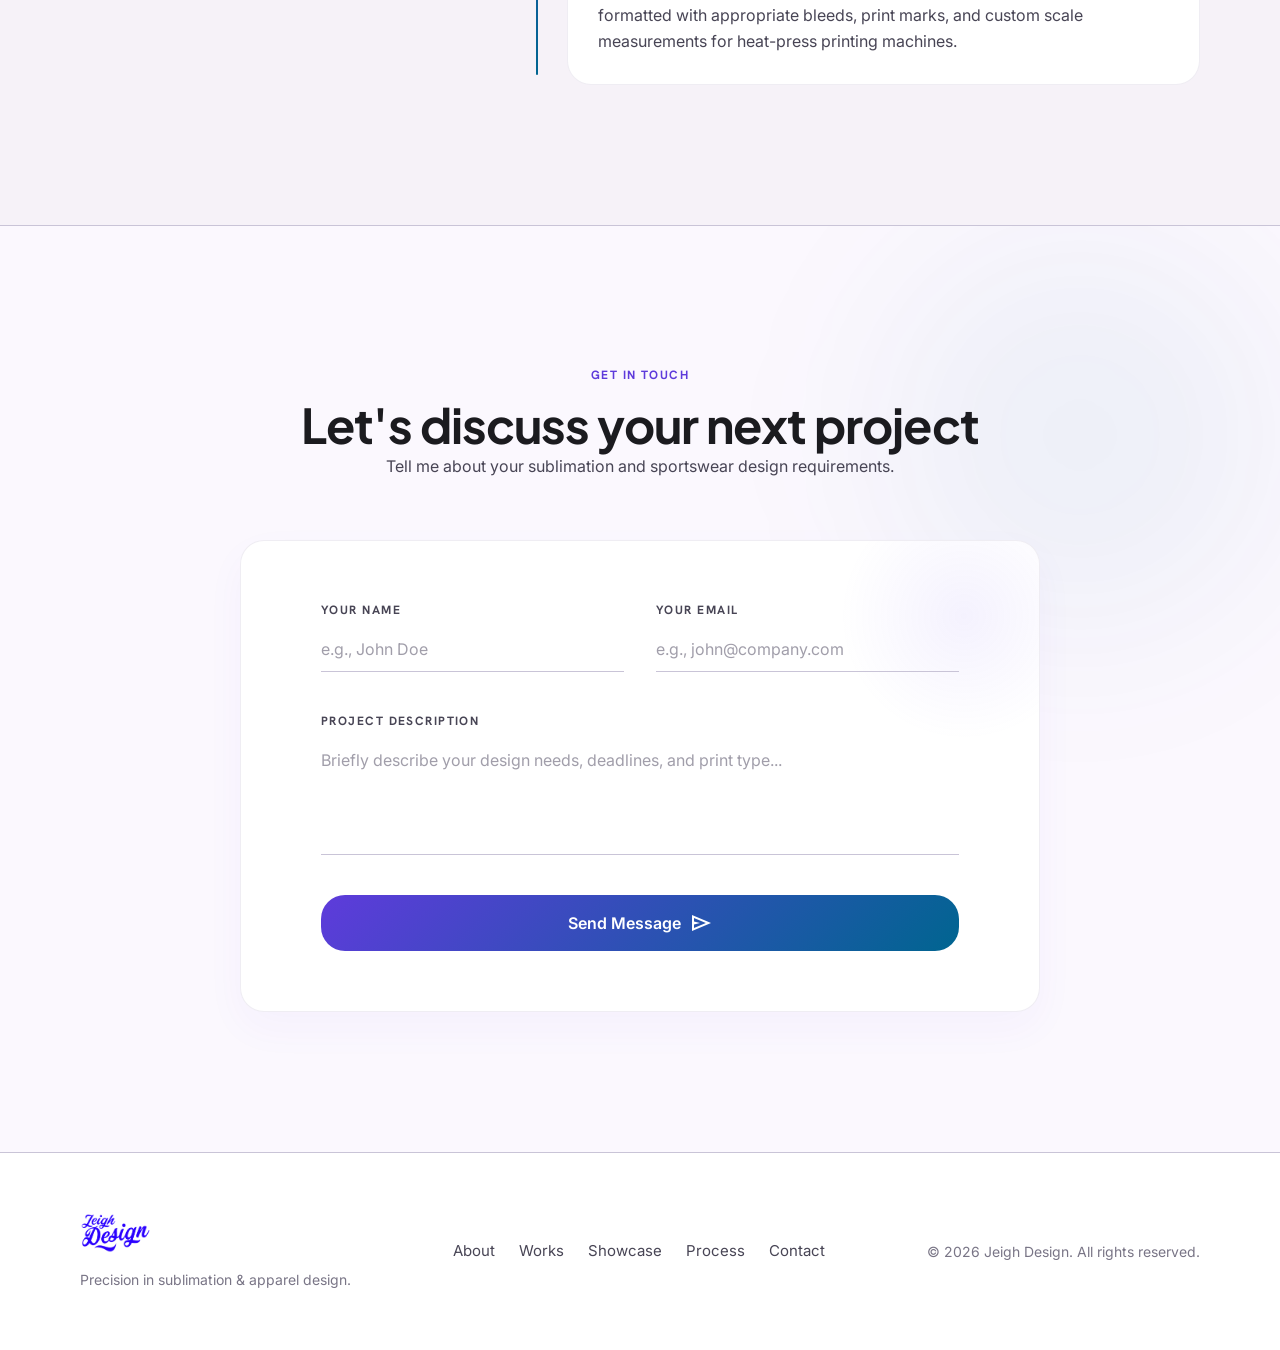
==== commit 253fd2b4: "feat: implement interactive 3D Circular Gallery WebGL carousel for hero mockups" ====
--- a/index.html
+++ b/index.html
@@ -109,21 +109,9 @@
         <a href="#contact" class="btn btn-secondary" id="hero-btn-discuss">Discuss Project</a>
       </div>
 
-      <!-- Floating Glassmorphic Mockup Container with Slideshow -->
-      <div class="hero-mockup-container reveal reveal-delay-3" id="mockup-frame">
-        <div class="hero-slideshow">
-          <img src="New%20folder/JERSEY%20BASKETBALL/SUPER%20ROOKIES%20CLUB%20copy.jpeg" class="slide active" alt="Featured basketball jersey design" loading="eager">
-          <img src="New%20folder/LONG%20SLEEVES/HONDA%20copy.jpeg" class="slide" alt="Featured racing long sleeve design" loading="lazy">
-          <img src="New%20folder/POLO%20SHIRT/japan%20copy.jpeg" class="slide" alt="Featured Tokyo dragon polo shirt design" loading="lazy">
-          <img src="New%20folder/TSHIRT/japan%20tshirt%20copy.jpeg" class="slide" alt="Featured Ukiyo-e wave custom graphic tee design" loading="lazy">
-        </div>
-        <!-- Miniature Thumbnail Indicator Navigation -->
-        <div class="hero-thumbnails">
-          <button class="thumb active" data-slide="0" style="background-image: url('New%20folder/JERSEY%20BASKETBALL/SUPER%20ROOKIES%20CLUB%20copy.jpeg');" aria-label="Show basketball jersey mockup"></button>
-          <button class="thumb" data-slide="1" style="background-image: url('New%20folder/LONG%20SLEEVES/HONDA%20copy.jpeg');" aria-label="Show long sleeve mockup"></button>
-          <button class="thumb" data-slide="2" style="background-image: url('New%20folder/POLO%20SHIRT/japan%20copy.jpeg');" aria-label="Show polo shirt mockup"></button>
-          <button class="thumb" data-slide="3" style="background-image: url('New%20folder/TSHIRT/japan%20tshirt%20copy.jpeg');" aria-label="Show custom tee mockup"></button>
-        </div>
+      <!-- Interactive 3D Circular Gallery (Replaces slideshow) -->
+      <div class="hero-gallery-container reveal reveal-delay-3" id="hero-gallery-container">
+        <div id="circular-gallery" class="circular-gallery"></div>
       </div>
     </section>
 
@@ -467,9 +455,11 @@
   </div>
 
   <!-- JavaScript -->
+  <script src="ogl.umd.js?v=2"></script>
   <script src="borderglow.js"></script>
   <script src="dotfield.js"></script>
   <script src="textpressure.js"></script>
+  <script src="circulargallery.js?v=2"></script>
   <script src="app.js"></script>
 </body>
 </html>
--- a/style.css
+++ b/style.css
@@ -709,102 +709,59 @@
   margin-bottom: 60px;
 }
 
-.hero-mockup-container {
+.hero-gallery-container {
   width: 100%;
-  max-width: 960px;
+  max-width: 1200px; /* Bigger layout as requested */
+  height: 600px; /* Substantial height for the WebGL canvas */
   margin: 0 auto;
   border-radius: var(--rounded-xl);
   overflow: hidden;
   border: 1px solid var(--color-card-border);
   background: var(--color-card-bg);
   box-shadow: 0 30px 60px -15px rgba(94, 59, 219, 0.12);
-  transition: transform var(--transition-slow) ease-out, box-shadow var(--transition-medium);
-  transform: perspective(1000px) rotateX(10deg) scale(0.95);
+  transition: box-shadow var(--transition-medium);
   position: relative;
-  will-change: transform;
-}
-
-.hero-mockup-container.visible {
-  transform: perspective(1000px) rotateX(0deg) scale(1);
-}
-
-.hero-mockup-container:hover {
+}
+
+.hero-gallery-container:hover {
   box-shadow: 0 40px 80px -15px rgba(94, 59, 219, 0.2);
 }
 
-.hero-slideshow {
-  display: grid;
+.circular-gallery {
   width: 100%;
-}
-
-.hero-slideshow .slide {
-  grid-area: 1 / 1 / 2 / 2;
+  height: 100%;
+  position: relative;
+  overflow: hidden;
+  cursor: grab;
+}
+
+.circular-gallery:active {
+  cursor: grabbing;
+}
+
+.circular-gallery canvas {
   width: 100%;
-  height: auto;
-  object-fit: cover;
-  opacity: 0;
-  transition: opacity var(--transition-medium);
-  z-index: 1;
-}
-
-.hero-slideshow .slide.active {
-  opacity: 1;
-  z-index: 2;
-}
-
-/* Miniature Thumbnail Indicator Navigation */
-.hero-thumbnails {
-  position: absolute;
-  bottom: 20px;
-  right: 20px;
-  display: flex;
-  gap: 8px;
-  z-index: 10;
-  background: rgba(255, 255, 255, 0.2);
-  border: 1px solid rgba(255, 255, 255, 0.3);
-  backdrop-filter: blur(8px);
-  -webkit-backdrop-filter: blur(8px);
-  padding: 6px;
-  border-radius: var(--rounded-lg);
-  box-shadow: 0 4px 20px rgba(0, 0, 0, 0.15);
-}
-
-[data-theme="dark"] .hero-thumbnails {
-  background: rgba(11, 10, 14, 0.5);
-  border-color: rgba(255, 255, 255, 0.08);
-}
-
-.hero-thumbnails .thumb {
-  width: 48px;
-  height: 48px;
-  border-radius: var(--rounded-default);
-  background-size: cover;
-  background-position: center;
-  cursor: pointer;
-  border: 2px solid transparent;
-  transition: border-color var(--transition-fast), transform var(--transition-fast), box-shadow var(--transition-fast);
-}
-
-.hero-thumbnails .thumb:hover {
-  transform: translateY(-2px);
-}
-
-.hero-thumbnails .thumb.active {
-  border-color: var(--color-primary);
-  box-shadow: 0 0 10px rgba(94, 59, 219, 0.4);
-  transform: scale(1.05);
-}
-
-@media (max-width: 576px) {
-  .hero-thumbnails {
-    bottom: 12px;
-    right: 12px;
-    padding: 4px;
-    gap: 6px;
-  }
-  .hero-thumbnails .thumb {
-    width: 36px;
-    height: 36px;
+  height: 100%;
+  display: block;
+}
+
+@media (max-width: 992px) {
+  .hero-gallery-container {
+    max-width: 90%;
+    height: 500px;
+  }
+}
+
+@media (max-width: 768px) {
+  .hero-gallery-container {
+    max-width: 95%;
+    height: 450px;
+  }
+}
+
+@media (max-width: 480px) {
+  .hero-gallery-container {
+    height: 380px;
   }
 }
 
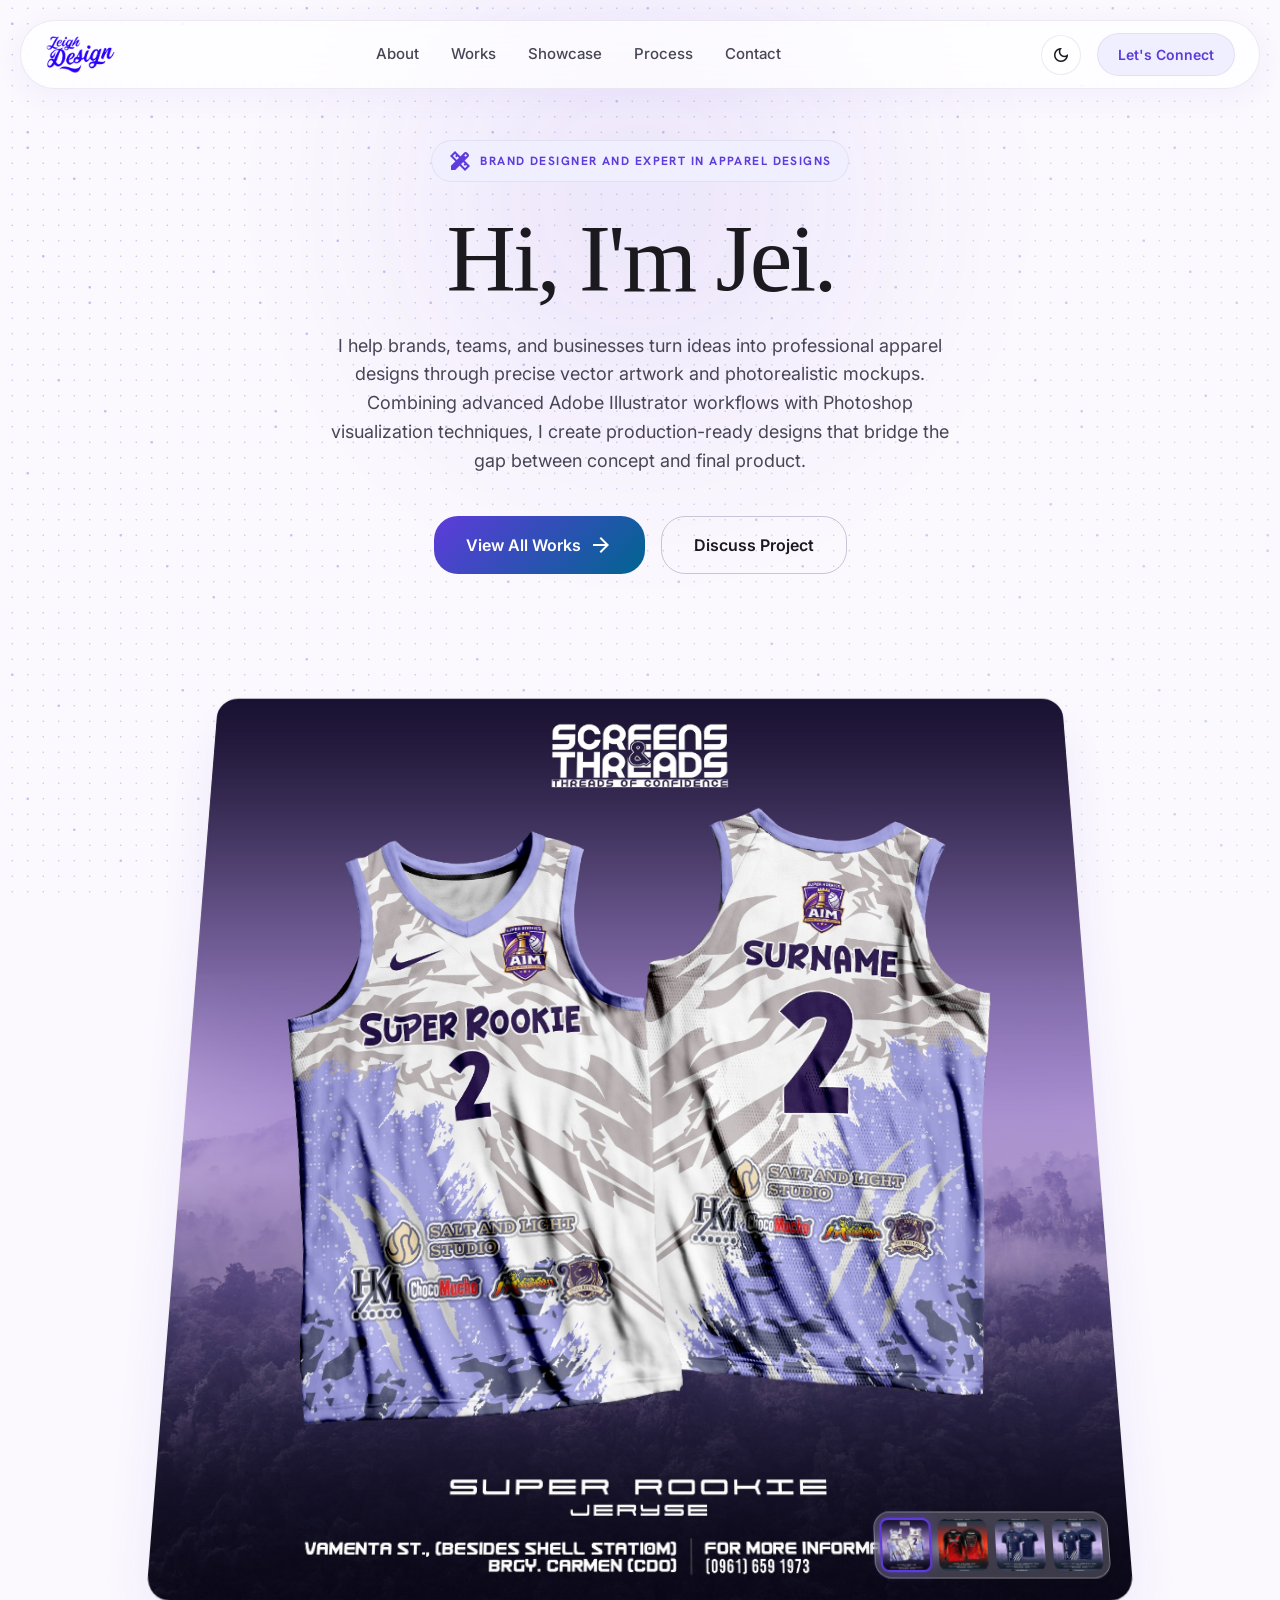
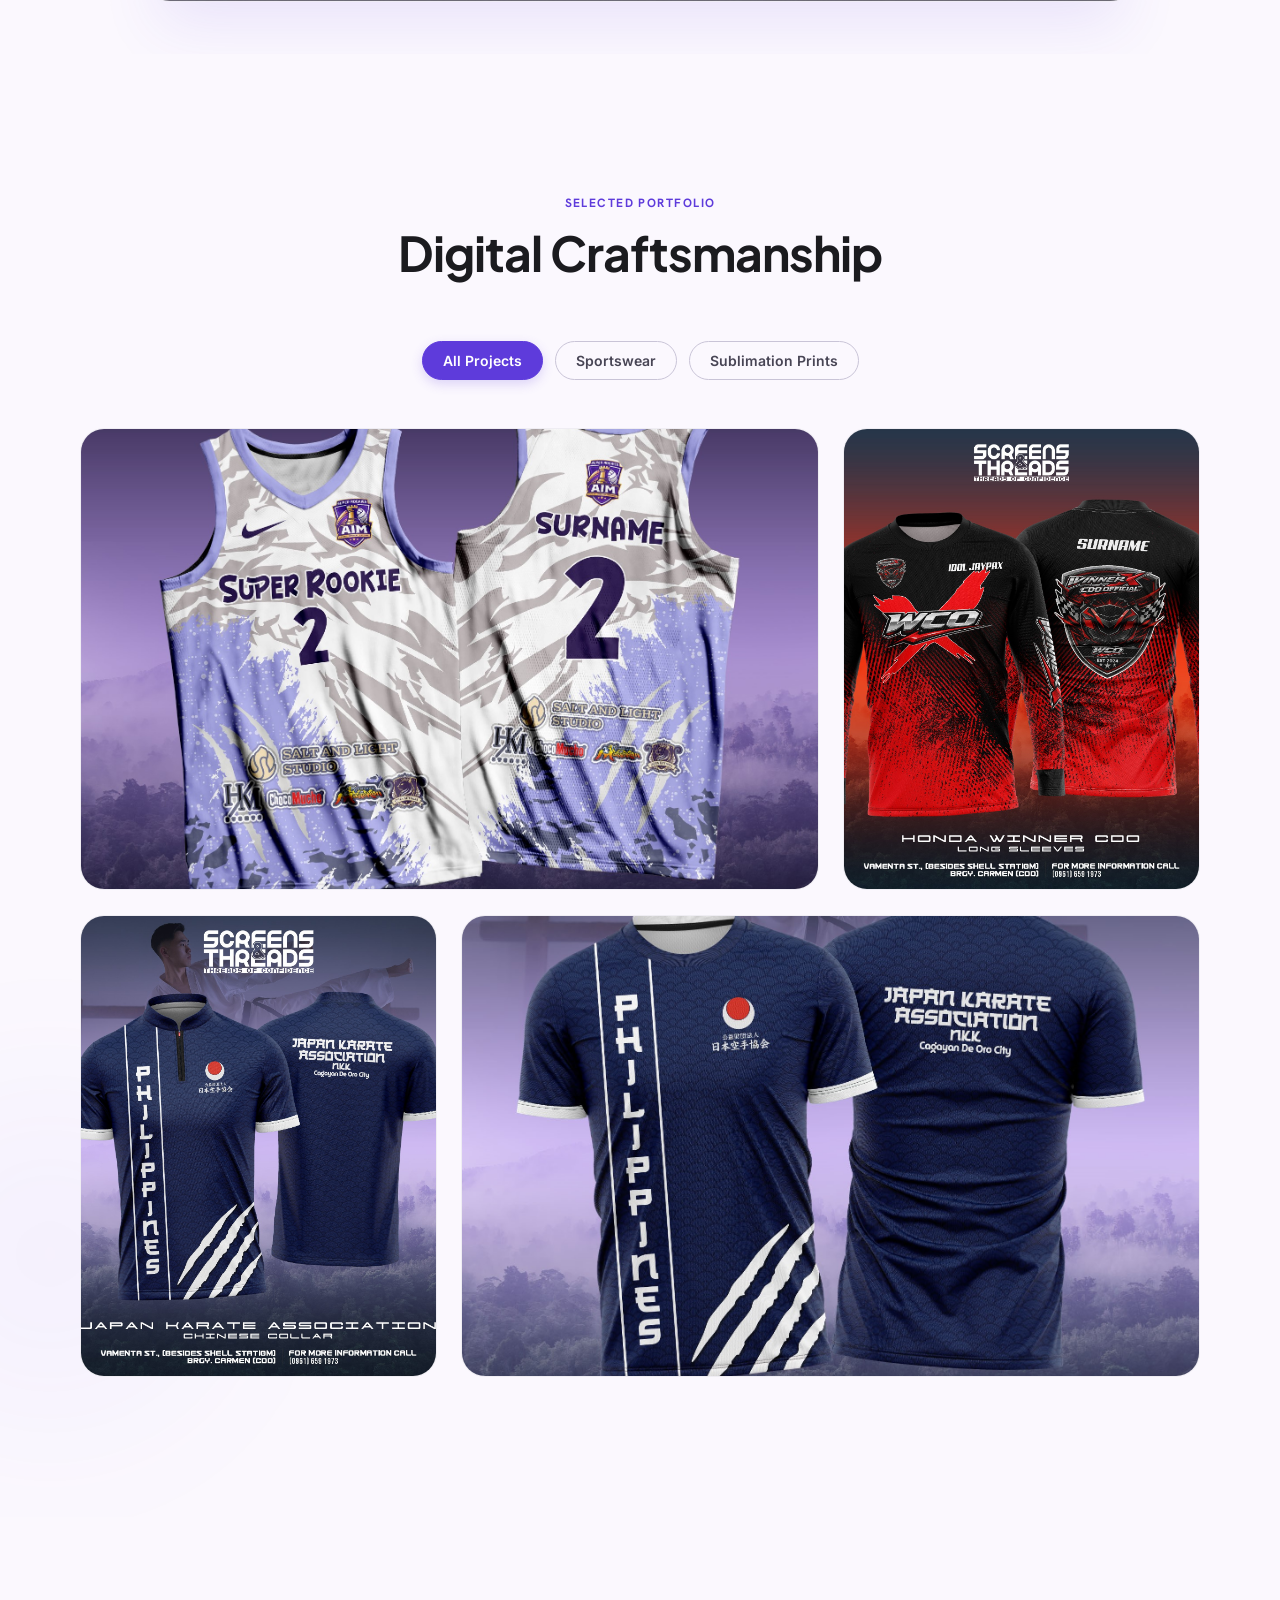
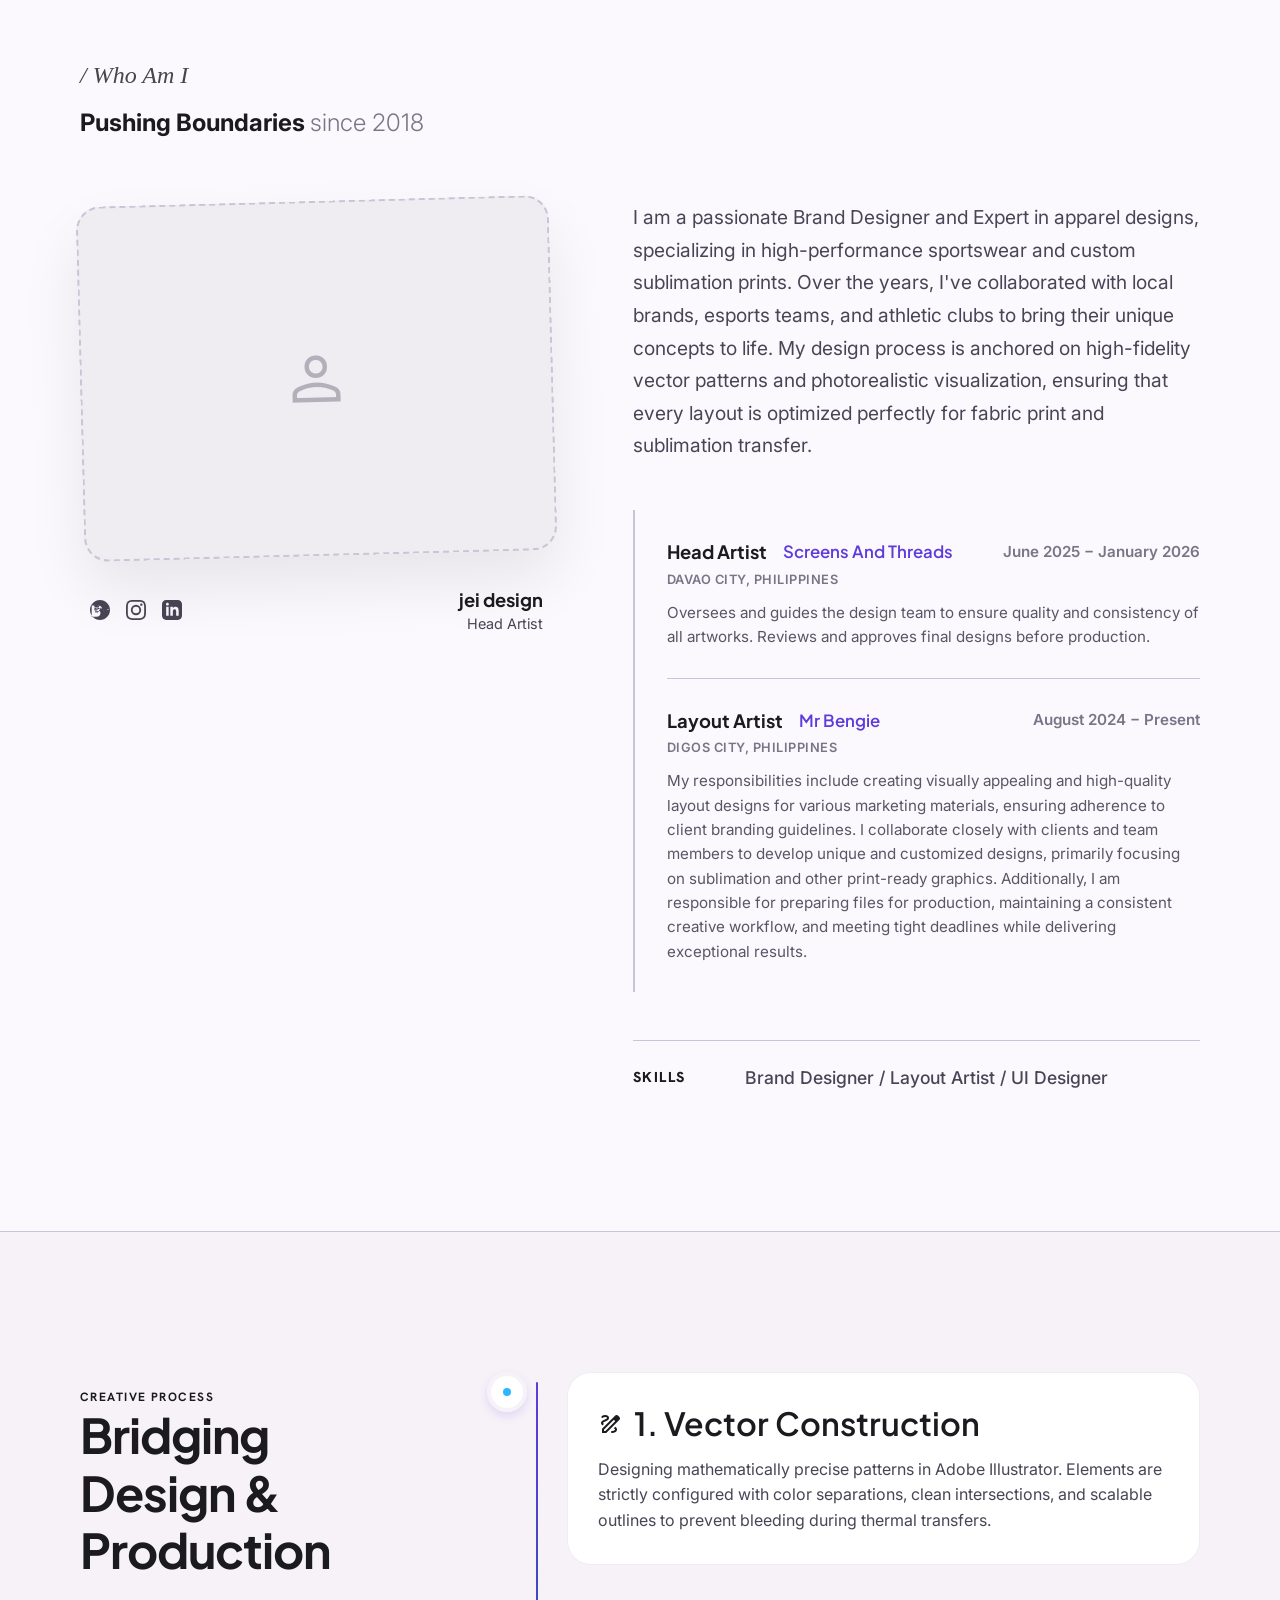
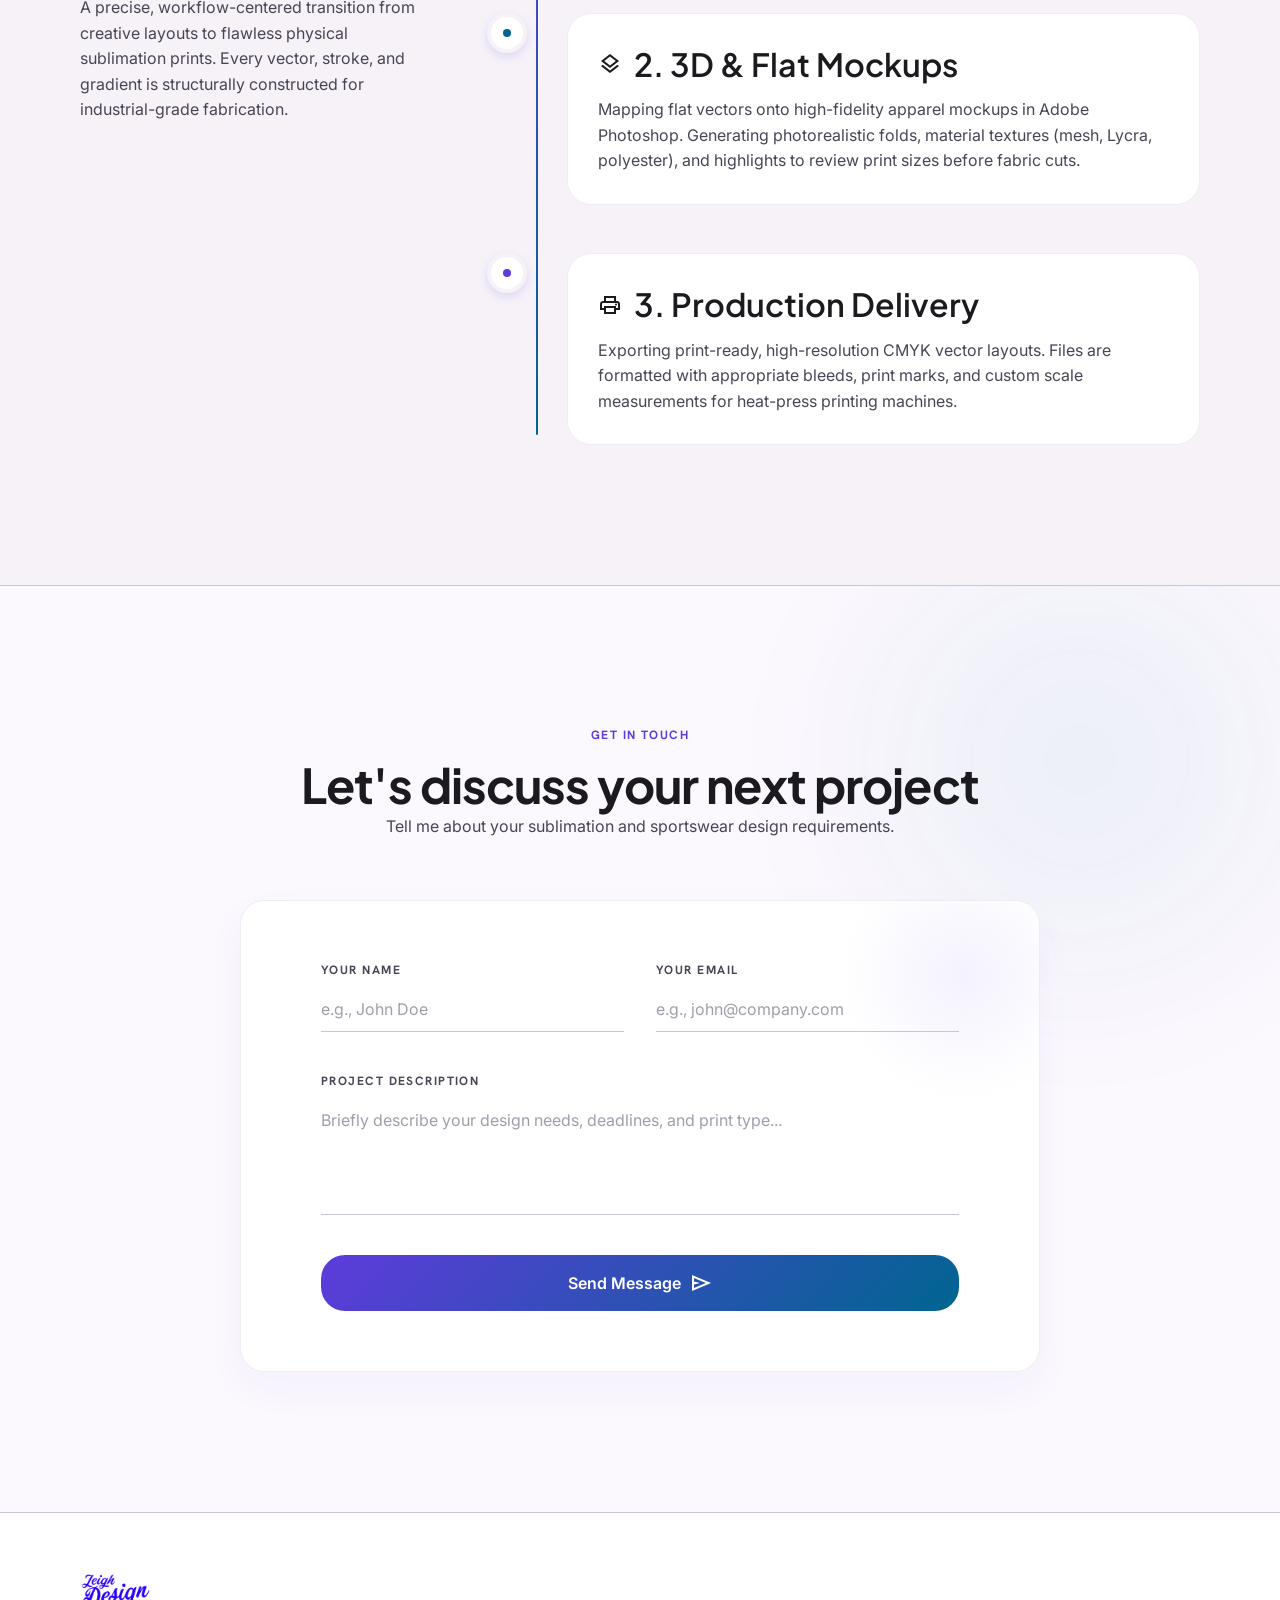
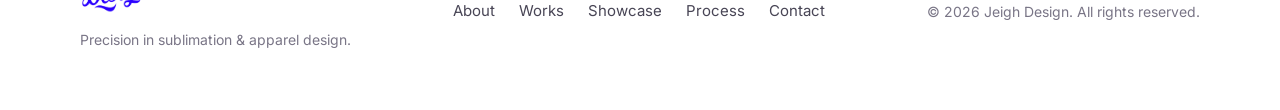
==== commit 83ee8b1c: "Revert "feat: implement interactive 3D Circular Gallery WebGL carousel for hero mockups" This revert" ====
--- a/index.html
+++ b/index.html
@@ -109,9 +109,21 @@
         <a href="#contact" class="btn btn-secondary" id="hero-btn-discuss">Discuss Project</a>
       </div>
 
-      <!-- Interactive 3D Circular Gallery (Replaces slideshow) -->
-      <div class="hero-gallery-container reveal reveal-delay-3" id="hero-gallery-container">
-        <div id="circular-gallery" class="circular-gallery"></div>
+      <!-- Floating Glassmorphic Mockup Container with Slideshow -->
+      <div class="hero-mockup-container reveal reveal-delay-3" id="mockup-frame">
+        <div class="hero-slideshow">
+          <img src="New%20folder/JERSEY%20BASKETBALL/SUPER%20ROOKIES%20CLUB%20copy.jpeg" class="slide active" alt="Featured basketball jersey design" loading="eager">
+          <img src="New%20folder/LONG%20SLEEVES/HONDA%20copy.jpeg" class="slide" alt="Featured racing long sleeve design" loading="lazy">
+          <img src="New%20folder/POLO%20SHIRT/japan%20copy.jpeg" class="slide" alt="Featured Tokyo dragon polo shirt design" loading="lazy">
+          <img src="New%20folder/TSHIRT/japan%20tshirt%20copy.jpeg" class="slide" alt="Featured Ukiyo-e wave custom graphic tee design" loading="lazy">
+        </div>
+        <!-- Miniature Thumbnail Indicator Navigation -->
+        <div class="hero-thumbnails">
+          <button class="thumb active" data-slide="0" style="background-image: url('New%20folder/JERSEY%20BASKETBALL/SUPER%20ROOKIES%20CLUB%20copy.jpeg');" aria-label="Show basketball jersey mockup"></button>
+          <button class="thumb" data-slide="1" style="background-image: url('New%20folder/LONG%20SLEEVES/HONDA%20copy.jpeg');" aria-label="Show long sleeve mockup"></button>
+          <button class="thumb" data-slide="2" style="background-image: url('New%20folder/POLO%20SHIRT/japan%20copy.jpeg');" aria-label="Show polo shirt mockup"></button>
+          <button class="thumb" data-slide="3" style="background-image: url('New%20folder/TSHIRT/japan%20tshirt%20copy.jpeg');" aria-label="Show custom tee mockup"></button>
+        </div>
       </div>
     </section>
 
@@ -455,11 +467,9 @@
   </div>
 
   <!-- JavaScript -->
-  <script src="ogl.umd.js?v=2"></script>
   <script src="borderglow.js"></script>
   <script src="dotfield.js"></script>
   <script src="textpressure.js"></script>
-  <script src="circulargallery.js?v=2"></script>
   <script src="app.js"></script>
 </body>
 </html>
--- a/style.css
+++ b/style.css
@@ -709,59 +709,102 @@
   margin-bottom: 60px;
 }
 
-.hero-gallery-container {
+.hero-mockup-container {
   width: 100%;
-  max-width: 1200px; /* Bigger layout as requested */
-  height: 600px; /* Substantial height for the WebGL canvas */
+  max-width: 960px;
   margin: 0 auto;
   border-radius: var(--rounded-xl);
   overflow: hidden;
   border: 1px solid var(--color-card-border);
   background: var(--color-card-bg);
   box-shadow: 0 30px 60px -15px rgba(94, 59, 219, 0.12);
-  transition: box-shadow var(--transition-medium);
+  transition: transform var(--transition-slow) ease-out, box-shadow var(--transition-medium);
+  transform: perspective(1000px) rotateX(10deg) scale(0.95);
   position: relative;
-}
-
-.hero-gallery-container:hover {
+  will-change: transform;
+}
+
+.hero-mockup-container.visible {
+  transform: perspective(1000px) rotateX(0deg) scale(1);
+}
+
+.hero-mockup-container:hover {
   box-shadow: 0 40px 80px -15px rgba(94, 59, 219, 0.2);
 }
 
-.circular-gallery {
+.hero-slideshow {
+  display: grid;
   width: 100%;
-  height: 100%;
-  position: relative;
-  overflow: hidden;
-  cursor: grab;
-}
-
-.circular-gallery:active {
-  cursor: grabbing;
-}
-
-.circular-gallery canvas {
+}
+
+.hero-slideshow .slide {
+  grid-area: 1 / 1 / 2 / 2;
   width: 100%;
-  height: 100%;
-  display: block;
-}
-
-@media (max-width: 992px) {
-  .hero-gallery-container {
-    max-width: 90%;
-    height: 500px;
-  }
-}
-
-@media (max-width: 768px) {
-  .hero-gallery-container {
-    max-width: 95%;
-    height: 450px;
-  }
-}
-
-@media (max-width: 480px) {
-  .hero-gallery-container {
-    height: 380px;
+  height: auto;
+  object-fit: cover;
+  opacity: 0;
+  transition: opacity var(--transition-medium);
+  z-index: 1;
+}
+
+.hero-slideshow .slide.active {
+  opacity: 1;
+  z-index: 2;
+}
+
+/* Miniature Thumbnail Indicator Navigation */
+.hero-thumbnails {
+  position: absolute;
+  bottom: 20px;
+  right: 20px;
+  display: flex;
+  gap: 8px;
+  z-index: 10;
+  background: rgba(255, 255, 255, 0.2);
+  border: 1px solid rgba(255, 255, 255, 0.3);
+  backdrop-filter: blur(8px);
+  -webkit-backdrop-filter: blur(8px);
+  padding: 6px;
+  border-radius: var(--rounded-lg);
+  box-shadow: 0 4px 20px rgba(0, 0, 0, 0.15);
+}
+
+[data-theme="dark"] .hero-thumbnails {
+  background: rgba(11, 10, 14, 0.5);
+  border-color: rgba(255, 255, 255, 0.08);
+}
+
+.hero-thumbnails .thumb {
+  width: 48px;
+  height: 48px;
+  border-radius: var(--rounded-default);
+  background-size: cover;
+  background-position: center;
+  cursor: pointer;
+  border: 2px solid transparent;
+  transition: border-color var(--transition-fast), transform var(--transition-fast), box-shadow var(--transition-fast);
+}
+
+.hero-thumbnails .thumb:hover {
+  transform: translateY(-2px);
+}
+
+.hero-thumbnails .thumb.active {
+  border-color: var(--color-primary);
+  box-shadow: 0 0 10px rgba(94, 59, 219, 0.4);
+  transform: scale(1.05);
+}
+
+@media (max-width: 576px) {
+  .hero-thumbnails {
+    bottom: 12px;
+    right: 12px;
+    padding: 4px;
+    gap: 6px;
+  }
+  .hero-thumbnails .thumb {
+    width: 36px;
+    height: 36px;
   }
 }
 
